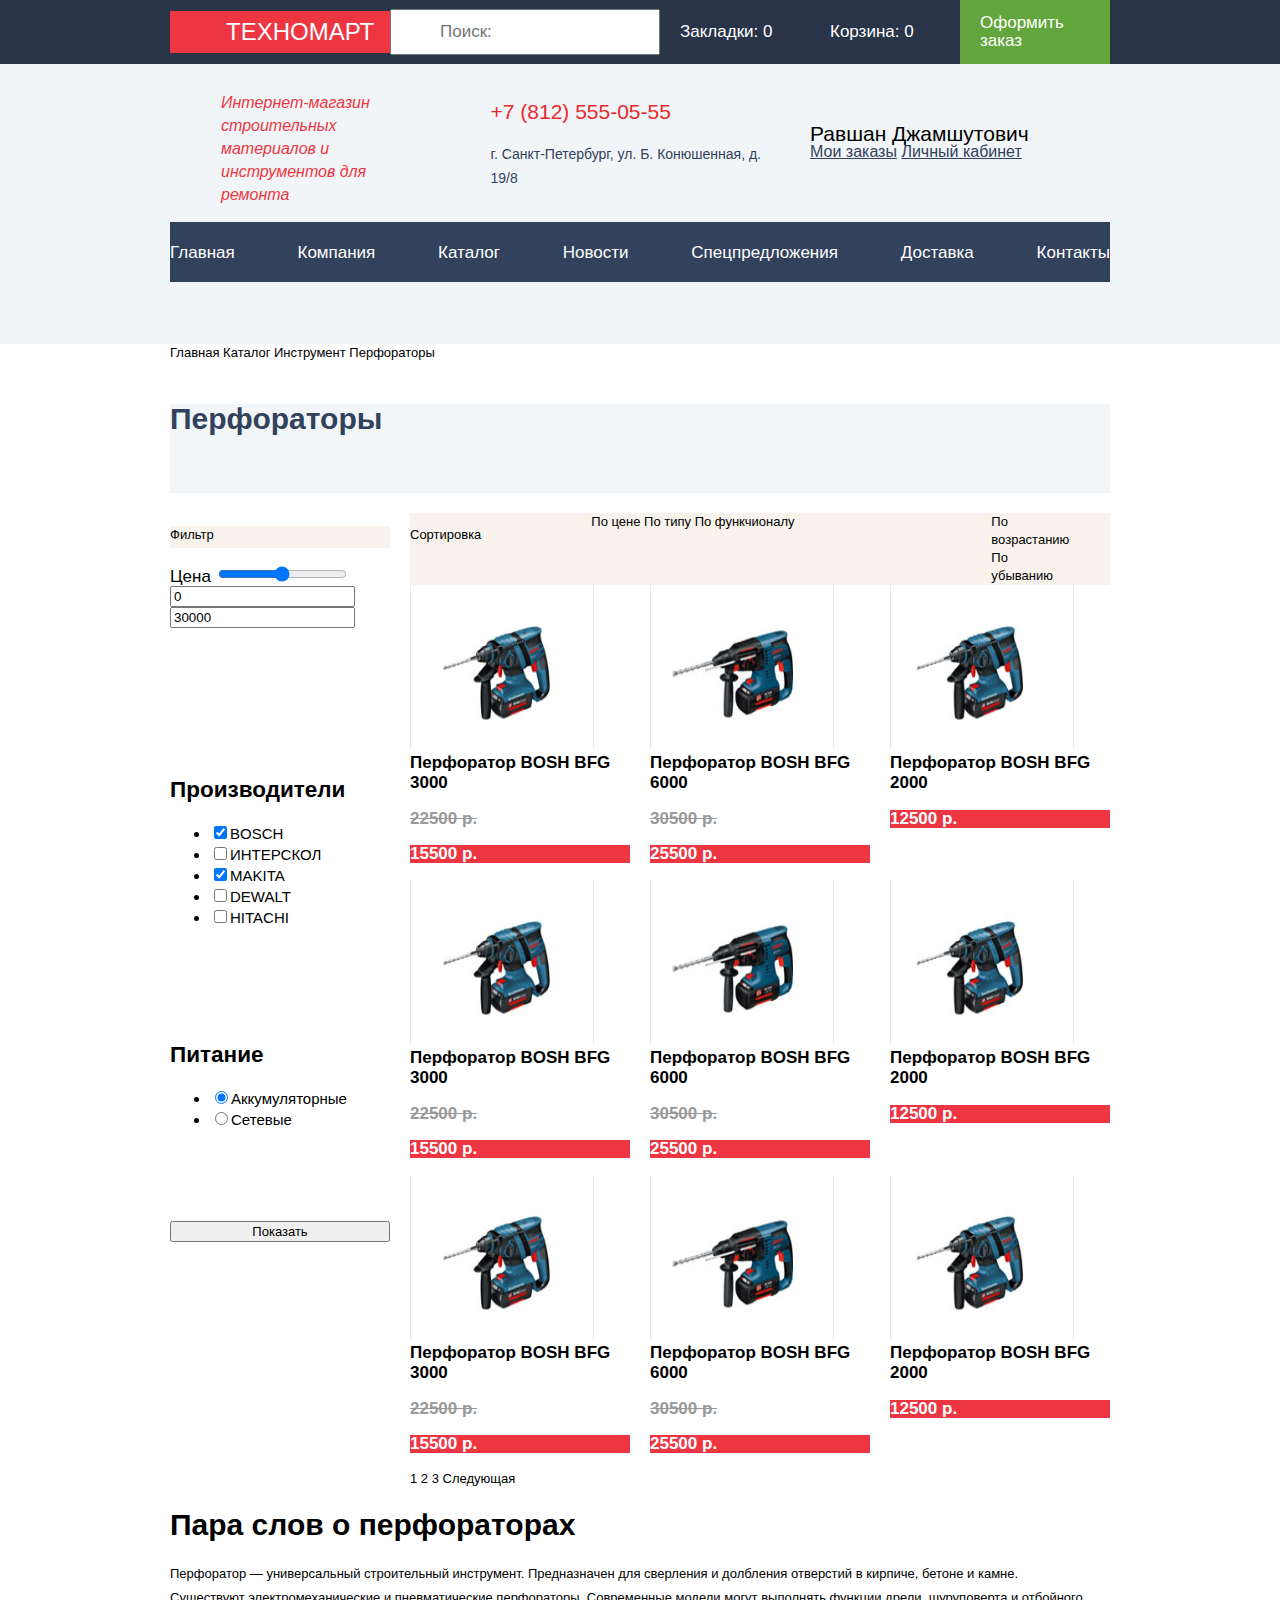
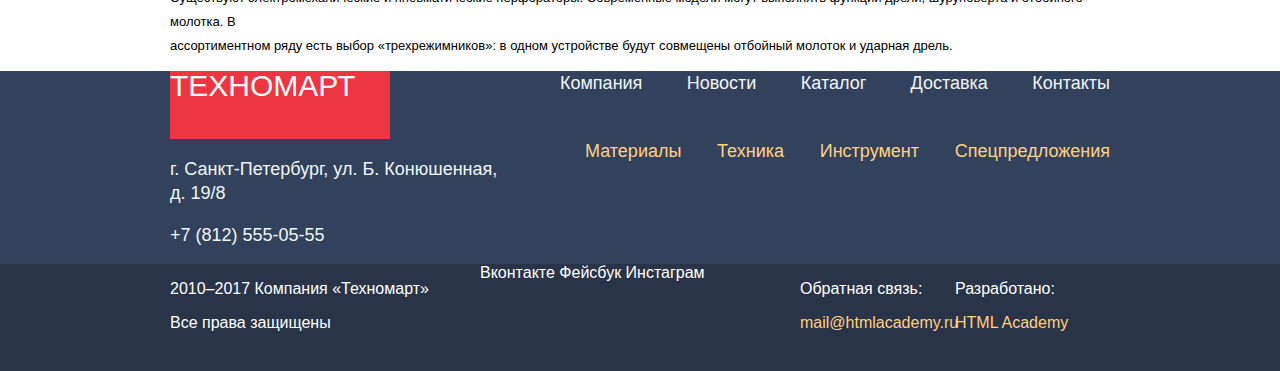
==== catalog.html @ 54e4c44d "Учтены замечания" ====
<!DOCTYPE html>
<html lang="ru">
  <head>
    <meta charset="utf-8">
    <title>HTML Academy: Техномарт</title>
    <link href="css/style.css" rel="stylesheet">
  </head>
  <body>
    <header class="page-header">
      <div class="top-header">
        <div class="top-header-layout container">
          <div class="header-logo">
            <a class="header-logo-link" href="index.html">ТЕХНОМАРТ</a>
          </div>
          <form action="https://echo.htmlacademy.ru" method="get" class="search">
            <input type="search" name="search" placeholder="Поиск:">
            <input type="submit" value="Отправить" class="search-btn">
          </form>
          <div class="marker">
            <a class="header-link" href="#">Закладки: 0</a>
          </div>
          <div class="basket">
            <a class="header-link" href="#">Корзина: 0</a>
          </div>
          <div class="make-order">
            <a class="header-link" href="#">Оформить заказ</a>
          </div>
        </div>
      </div>
      <div class="middle-header catalog-header">
        <div class="container">
          <div class="middle-header-layout">
            <div class="desk">
              <p>Интернет-магазин строительных материалов и инструментов для ремонта</p>
            </div>
            <div class="header-contacts">
              <div class="phone">
                <p>+7 (812) 555-05-55</p>
              </div>
              <div class="header-adress">
                <p>г. Санкт-Петербург, ул. Б. Конюшенная, д. 19/8</p>
              </div>
            </div>
            <div class="user-block"> <!--Оставлен только блок зарегистрированного пользователя согласно макету-->
              <div class="user-in">
                <div class="user-btn">
                  <a class="profile" href="#">Равшан Джамшутович</a>
                  <a class="exit" href="#"></a>
                </div>
                <div class="user-nav">
                  <a class="user-info" href="#">Мои заказы</a>
                  <a class="user-info" href="#">Личный кабинет</a>
                </div>
              </div>
            </div>
          </div>
          <nav class="main-nav">
            <a href="index.html">Главная</a>
            <a href="#">Компания</a>
            <a href="#">Каталог</a>
            <a href="#">Новости</a>
            <a href="#">Спецпредложения</a>
            <a href="#">Доставка</a>
            <a href="#">Контакты</a>
          </nav>
        </div>
      </div>
    </header>
    <main class="container">
      <div class="breadcrumbs">
        <a class="breadcrumbs-item" href="index.html">Главная</a>
        <a class="breadcrumbs-item" href="#">Каталог</a>
        <a class="breadcrumbs-item" href="#">Инструмент</a>
        <a class="breadcrumbs-item">Перфораторы</a>
      </div>
      <h1 class="subject catalog-subject">Перфораторы</h1>
      <div class="catalog-content">
        <div class="catalog-left">
          <form class="making-item" action="https://echo.htmlacademy.ru" method="post">
            <p class="filter">Фильтр</p>
            <div class="price">
              <label for="price-selection">Цена</label>
              <input type="range" id="price-selection" name="price-selection" min="0" max="30000" step="100"><!--Пока оставила так, после соответствующего вебинара поправлю-->
              <input type="text" value="0" autocomplete="off" class="price-min">
              <input type="text" value="30000" autocomplete="off" class="price-max">
            </div>
            <section class="option brends">
              <h2 class="option-title">Производители</h2>
              <ul>
                <li>
                  <input type="checkbox" checked id="bosch"><label for="bosch">BOSCH</label>
                </li>
                <li>
                  <input type="checkbox" id="interscol"><label for="interscol">ИНТЕРСКОЛ</label>
                </li>
                <li>
                  <input type="checkbox" checked id="makita"><label for="makita">MAKITA</label>
                </li>
                <li>
                  <input type="checkbox" id="dewalt"><label for="dewalt">DEWALT</label>
                </li>
                <li>
                  <input type="checkbox" id="hitachi"><label for="hitachi">HITACHI</label>
                </li>
              </ul>
            </section>
            <section class="option energy">
              <h2 class="option-title">Питание</h2>
              <ul>
                <li>
                  <label><input type="radio" name="supply-group" checked>Аккумуляторные</label>
                </li>
                <li>
                  <label><input type="radio" name="supply-group">Сетевые</label>
                </li>
              </ul>
            </section>
            <input type="submit" value="Показать" class="catalog-submit">
          </form>
        </div>
        <div class="catalog-right">
          <div class="sorting">
            <p>Сортировка</p>
            <div class="sorting-left">
              <a class="sorting-item" href="#">По цене</a>
              <a class="sorting-item" href="#">По типу</a>
              <a class="sorting-item" href="#">По функчионалу</a>
            </div>
            <div class="sorting-right">
              <a class="sorting-item-up" href="#">По возрастанию</a>
              <a class="sorting-item-down" href="#">По убыванию</a>
            </div>
          </div>
          <div class="catalog-item">
            <article class="top-item">
              <img src="img/bfg-3000.jpg" width="184" height="164" alt="Перфоратор BOSH BFG 3000">
              <a  class="top-item-title" href="#">Перфоратор BOSH BFG 3000</a>
              <p class="top-item-sale">22500 р.</p>
              <p class="top-item-price">15500 р.</p>
              <div class="top-item-btn">
                <a class="item-btn" href="#">Купить</a>
                <a class="item-btn" href="#">В закладки</a>
              </div>
            </article>
            <article class="top-item">
              <img src="img/bfg-6000.jpg" width="184" height="164" alt="Перфоратор BOSH BFG 6000">
              <a  class="top-item-title" href="#">Перфоратор BOSH BFG 6000</a>
              <p class="top-item-sale">30500 р.</p>
              <p class="top-item-price">25500 р.</p>
              <div class="top-item-btn">
                <a class="item-btn" href="#">Купить</a>
                <a class="item-btn" href="#">В закладки</a>
              </div>
            </article>
            <article class="top-item new">
              <img src="img/bfg-2000.jpg" width="184" height="164" alt="Перфоратор BOSH BFG 2000">
              <a  class="top-item-title" href="#">Перфоратор BOSH BFG 2000</a>
              <p class="top-item-sale"></p>
              <p class="top-item-price">12500 р.</p>
              <div class="top-item-btn">
                <a class="item-btn" href="#">Купить</a>
                <a class="item-btn" href="#">В закладки</a>
              </div>
            </article>
            <article class="top-item">
              <img src="img/bfg-3000.jpg" width="184" height="164" alt="Перфоратор BOSH BFG 3000">
              <a  class="top-item-title" href="#">Перфоратор BOSH BFG 3000</a>
              <p class="top-item-sale">22500 р.</p>
              <p class="top-item-price">15500 р.</p>
              <div class="top-item-btn">
                <a class="item-btn" href="#">Купить</a>
                <a class="item-btn" href="#">В закладки</a>
              </div>
            </article>
            <article class="top-item new">
              <img src="img/bfg-6000.jpg" width="184" height="164" alt="Перфоратор BOSH BFG 6000">
              <a  class="top-item-title" href="#">Перфоратор BOSH BFG 6000</a>
              <p class="top-item-sale">30500 р.</p>
              <p class="top-item-price">25500 р.</p>
              <div class="top-item-btn">
                <a class="item-btn" href="#">Купить</a>
                <a class="item-btn" href="#">В закладки</a>
              </div>
            </article>
            <article class="top-item">
              <img src="img/bfg-2000.jpg" width="184" height="164" alt="Перфоратор BOSH BFG 2000">
              <a  class="top-item-title" href="#">Перфоратор BOSH BFG 2000</a>
              <p class="top-item-sale"></p>
              <p class="top-item-price">12500 р.</p>
              <div class="top-item-btn">
                <a class="item-btn" href="#">Купить</a>
                <a class="item-btn" href="#">В закладки</a>
              </div>
            </article>
            <article class="top-item new">
              <img src="img/bfg-3000.jpg" width="184" height="164" alt="Перфоратор BOSH BFG 3000">
              <a  class="top-item-title" href="#">Перфоратор BOSH BFG 3000</a>
              <p class="top-item-sale">22500 р.</p>
              <p class="top-item-price">15500 р.</p>
              <div class="top-item-btn">
                <a class="item-btn" href="#">Купить</a>
                <a class="item-btn" href="#">В закладки</a>
              </div>
            </article>
            <article class="top-item">
              <img src="img/bfg-6000.jpg" width="184" height="164" alt="Перфоратор BOSH BFG 6000">
              <a  class="top-item-title" href="#">Перфоратор BOSH BFG 6000</a>
              <p class="top-item-sale">30500 р.</p>
              <p class="top-item-price">25500 р.</p>
              <div class="top-item-btn">
                <a class="item-btn" href="#">Купить</a>
                <a class="item-btn" href="#">В закладки</a>
              </div>
            </article>
            <article class="top-item">
              <img src="img/bfg-2000.jpg" width="184" height="164" alt="Перфоратор BOSH BFG 2000">
              <a  class="top-item-title" href="#">Перфоратор BOSH BFG 2000</a>
              <p class="top-item-sale"></p>
              <p class="top-item-price">12500 р.</p>
              <div class="top-item-btn">
                <a class="item-btn" href="#">Купить</a>
                <a class="item-btn" href="#">В закладки</a>
              </div>
            </article>
            <div class="navigation">
              <a class="page-number active-nav">1</a>
              <a href="#2" class="page-number">2</a>
              <a href="#3" class="page-number">3</a>
              <a href="next" class="page-number">Следующая</a>
            </div>
          </div>
        </div>
      </div>
      <div class="about">
        <h2 class="main-bottom">Пара слов о перфораторах</h2>
        <p class="service-text">
          Перфоратор — универсальный строительный инструмент. Предназначен для сверления и долбления отверстий в кирпиче, бетоне и камне.<br>
          Существуют электромеханические и пневматические перфораторы. Современные модели могут выполнять функции дрели, шуруповерта и отбойного молотка. В <br>
          ассортиментном ряду есть выбор «трехрежимников»: в одном устройстве будут совмещены отбойный молоток и ударная дрель.
        </p>
      </div>
    </main>
    <footer>
      <div class="footer-top">
        <div class="footer-top-layout container">
          <div class="footer-logo">
            <a class="footer-logo-link" href="index.html">ТЕХНОМАРТ</a>
          </div>
          <nav class="footer-nav">
            <a href="#">Компания</a>
            <a href="#">Новости</a>
            <a href="#">Каталог</a>
            <a href="#">Доставка</a>
            <a href="#">Контакты</a>
          </nav>
          <div class="footer-contacts">
            <p>г. Санкт-Петербург, ул. Б. Конюшенная, д. 19/8</p>
            <p>+7 (812) 555-05-55</p>
          </div>
          <nav class="footer-nav sub-nav">
            <a href="#">Материалы</a>
            <a href="#">Техника</a>
            <a href="#">Инструмент</a>
            <a href="#">Спецпредложения</a>
          </nav>
        </div>
      </div>
      <div class="footer-bottom">
        <div class="footer-bottom-layout container">
          <div class="footer-copyright">
            <p>
              2010–2017 Компания «Техномарт»
            </p>
            <p>
              Все права защищены
            </p>
          </div>
          <div class="footer-social">
            <a class="social-btn social-btn-vk" href="#">Вконтакте</a>
            <a class="social-btn social-btn-fb" href="#">Фейсбук</a>
            <a class="social-btn social-btn-inst" href="#">Инстаграм</a>
          </div>
          <div class="footer-email">
            <p>Обратная связь:</p>
            <a class="footer-link" href="mailto:mail@htmlacademy.ru">mail@htmlacademy.ru</a>
          </div>
          <div class="footer-creator">
            <p>Разработано:</p>
            <a class="footer-link" href="https://htmlacademy.ru">HTML Academy</a>
          </div>
        </div>
      </div>
    </footer>
    <div class="modal-write">
      <a href="#close" title="Закрыть" class="close">X</a>
      <p>Товар добавлен в корзину!</p>
      <a class="modal-write-btn" href="#">Оформить заказ</a>
      <a class="modal-write-btn" href="#">Продолжить покупки</a>
    </div>
  </body>
</html>
---- css/style.css ----
html,
body {
  min-width: 960px;
  margin: 0;
  padding: 0;
  font-family: "Cuprum", "Arial", sans-serif;
  font-size: 17px;
  line-height: 18px;
  color: #000000;
  background-color: #ffffff;
}
.container {
  width: 940px;
  padding: 0 10px;
  margin: 0 auto;
}
a {
  text-decoration: none;
  color: inherit;
}
.page-header {
  color: #ffffff;
  background-color: #f1f5f7;
}
.top-header {
  min-height: 42px;
  background-color: #293449;
}
.top-header-layout {
  display: flex;
  min-height: 42px;
  align-items: center;
}
.header-logo {
  width: 220px;
  background-color: #ee3643;
  min-height: 42px;
}
.header-logo-link {
  display: block;
  font-size: 24px;
  line-height: 24px;
  padding: 9px 56px;
}
.search {
  width: 270px;
  min-height: 42px;
}
.search input[type="search"] {
  width: 270px;
  min-height: 42px;
  padding-left: 48px;
  padding-top: 12px;
  padding-bottom: 12px;
  font: inherit;
  color: #000000;
}
.search-btn {
  display: none;
}
.marker,
.basket,
.make-order {
  width: 170px;
  min-height: 42px;
}
.make-order {
  background-color: #63a63e;
}
.header-link {
  display: block;
  padding: 14px 20px;
}
.middle-header {
  padding-bottom: 62px;
  margin-bottom: 60px;
  min-height: 218px;
  background-color: #f1f5f7;
}
.catalog-header {
  margin-bottom: 0;
}
.middle-header-layout {
  display: flex;
  min-height: 158px;
  justify-content: space-between;
  align-items: center;
}
.desk {
  width: 205px;
  font-size: 16px;
  line-height: 23px;
  font-style: italic;
  color: #ee3643;
  padding-left: 51px;
  padding-right: 45px;
  padding-top: 10px;
}
.header-contacts {
  width: 300px;
}
.phone {
  font-size: 21px;
  color: #e9292a;
}
.header-adress {
  font-size: 14px;
  line-height: 24px;
  color: #32425c;
}
.user-block {
  width: 300px;
}
.user-btn {
  font-size: 21px;
  color: #000000
}
.user-nav {
  font-size: 16px;
}
.user-info {
  text-decoration: underline;
  color: #32425c;
}
.main-nav {
  display: flex;
  min-height: 60px;
  justify-content: space-between;
  align-items: center;
  line-height: 17px;
  background-color: #32425c;
}
.btn {
  font-size: 14px;
  color: #ffffff;
  background-color: #ee3643;
}
.promo {
  display: flex;
  justify-content: space-between;
  margin-bottom: 53px;
  color: #ffffff;
  height: 410px;
}
.promo-left {
  display: flex;
  flex-wrap: wrap;
  justify-content: space-between;
  align-content: space-between;
  margin-bottom: 20px;
  width: 620px;
  height: 410px;
}
.promo-right {
  display: flex;
  flex-direction: column;
  justify-content: space-between;
  align-items: center;
  width: 300px;
  height: 410px;
}
.promo-item {
  width: 300px;
  height: 123px;
  font-weight: bold;
  font-size: 24px;
  line-height: 30px;
}
.promo-materials {
  background-color: #f6b22d;
}
.promo-tool {
  background-color: #4aafde;
}
.promo-mechanism {
  background-color: #cc79d1;
}
.promo-sale {
  background-color: #85d179;
}
.promo-delivery {
  background-color: #f6b22d;
}
.slider {
  width: 620px;
  height: 266px;
  background: #867966 url("../img/slider-1.jpg") no-repeat;
}
.slider-hide {
  display: none;
  background: #867966 url("../img/slider-2.jpg") no-repeat;
}
.slider-title {
  font-weight: bold;
  font-size: 36px;
  line-height: 30px;
}
.slider-text {
  font-family: "PT Sans", "Verdana", sans-serif;
  font-size: 30px;
  line-height: 24px;
}
.top-products {
  margin-bottom: 20px;
}
.subject {
  height: 89px;
  margin-bottom: 20px;
  color: #32425c;
  font-size: 30px;
  line-height: 30px;
  background-color: #f7f3ec;
}
.catalog-subject {
  background-color: #f2f6f8;
  margin-top: 0;

}
.top-item-layout {
  display: flex;
  min-height: 318px;
  justify-content: space-between;
}
.top-item {
  width: 220px;
  font-family: "PT Sans", "Verdana", sans-serif;
  font-weight: bold;
}
.top-item-title {
  line-height: 20px;
}
.top-item-sale {
  color: #999999;
  text-decoration: line-through;
}
.top-item-price {
  color: #ffffff;
  background-color: #ee3643;
}
.top-item-btn {
  display: none;
  font-family: "Cuprum", "Arial", sans-serif;
}
.top-maker {
  margin-bottom: 85px;
}
.top-maker-layout {
  display: flex;
  flex-wrap: wrap;
  justify-content: space-between;
}
.top-maker-item {
  width: 220px;
  height: 145px;
}
.services {
  min-height: 400px;
  padding-top: 50px;
  background-color: #f2f6f8;
  margin-bottom: 60px;
}
.caption {
  font-size: 30px;
  line-height: 24px;
}
.services .service-text {
  width: 400px;
}
.service-text {
  font-family: "PT Sans", "Verdana", sans-serif;
  font-size: 13px;
  line-height: 24px;
}
.service-layout {
  display: flex;
  height: 285px;
  margin-top: 70px;
}
.service-slider {
  width: 240px;
}
.service-slider-content {
  width: 700px;
}
.service-slider-item {
  height: 61px;
  color: #ffffff;
  font-weight: bold;
  font-size: 21px;
  line-height: 30px;
  background-color: #32425c;
}
.active {
  color: #32425c;
  background-color: #ffffff
}
.service-subtitle {
  line-height: 24px;
  font-size: 36px;
  color: #32425c;
}
/*проба, остальные для слайдера быдут подключены в процессе дальнейшей стилизации
.service-delivery {
  background: url("../img/delivery.png") no-repeat right top;
}*/
.information {
  display: flex;
  margin-bottom: 65px;
  min-height: 415px;
}
.about-us {
  width: 540px;
}
.partners {
  font-size: 18px;
  line-height: 20px;
}
.info-contacts {
  width: 300px;
  margin-left: auto;
}
.breadcrumbs {
  font-family: "PT Sans", "Verdana", sans-serif;
  font-size: 13px;
  height: 60px;
}
.catalog-content {
  font-family: "PT Sans", "Verdana", sans-serif;
  display: flex;
  justify-content: space-between;
}
.catalog-left {
  width: 220px;
}
.making-item {
  display: flex;
  flex-direction: column;
  height: 750px;
}
.filter {
  font-size: 13px;
  height: 22px;
  margin-bottom: 16px;
  background-color: #f7f3ec;
}
.price {
  height: 192px;
}
.price-selection {
  font-weight: bold;
  line-height: 30px;
}
.option {
  font-size: 15px;
  line-height: 20px;
}
.option-title {
  line-height: 30px;
  font-weight: bold;
}
.brends {
  min-height: 265px;
}
.energy {
  min-height: 200px;
}
.catalog-submit {
  font-size: 13px;
}
.catalog-right {
  width: 700px;
  margin-left: auto;
}
.sorting {
  font-size: 13px;
  display: flex;
  background-color: #f7f3ec;
}
.sorting-left {
  width: 375px;
  margin-left: 110px;
}
.sorting-right {
  width: 70px;
  margin-left: 25px;
}
.catalog-item {
  display: flex;
  flex-wrap: wrap;
  justify-content: space-between;
}
.navigation {
  font-size: 13px;
}
.main-bottom {
  font-size: 30px;
  line-height: 24px;
}
.about .service-text {
  width: auto;
}
.footer-top-layout {
  display: flex;
  flex-wrap: wrap;
  height: 193px;
}
.footer-top {
  font-size: 18px;
  line-height: 24px;
  color: #f1f5f7;
  background-color: #32425c;
}
.footer-logo {
  width: 220px;
  margin-right: 170px;
  height: 68px;
  font-size: 30px;
  line-height: 30px;
  background-color: #ee3643;
}
.footer-logo-link {
  color: #ffffff;
}
.footer-nav {
  display: flex;
  justify-content: space-between;
  width: 550px;
}
.footer-contacts {
  width: 330px;
}
.sub-nav {
  width: 525px;
  margin-left: auto;
  color: #ffd180;
}
.footer-bottom {
  color: #ffffff;
  font-size: 16px;
  background-color: #293449;
}
.footer-bottom-layout {
  display: flex;
  height: 107px;
}
.footer-copyright {
  width: 310px;
}
.footer-social {
  width: 320px;
}
.footer-email {
  width: 155px;
}
.footer-link {
  color: #ffd180;
}
.footer-creator {
  width: 155px;
}
.modal-write {
  width: 620px;
  height: 430px;
  display: none;
}

/*======================================
 Системное оформление - не изменять
=======================================*/
/*
body {
  padding: 3px;
}

body > * {
  box-shadow: 0 0 0 1px green;
}

body > * > * {
  box-shadow: 0 0 0 1px rgb(255, 45, 82);
}

body > * > * > * {
  box-shadow: inset 0 0 0 1px rgb(234, 255, 45);
}

body > * > * > * > * {
  box-shadow: inset 0 0 0 1px rgb(13, 18, 165);
}

body > * > * > * > * > * {
  box-shadow: inset 0 0 0 1px rgb(9, 237, 62);
}
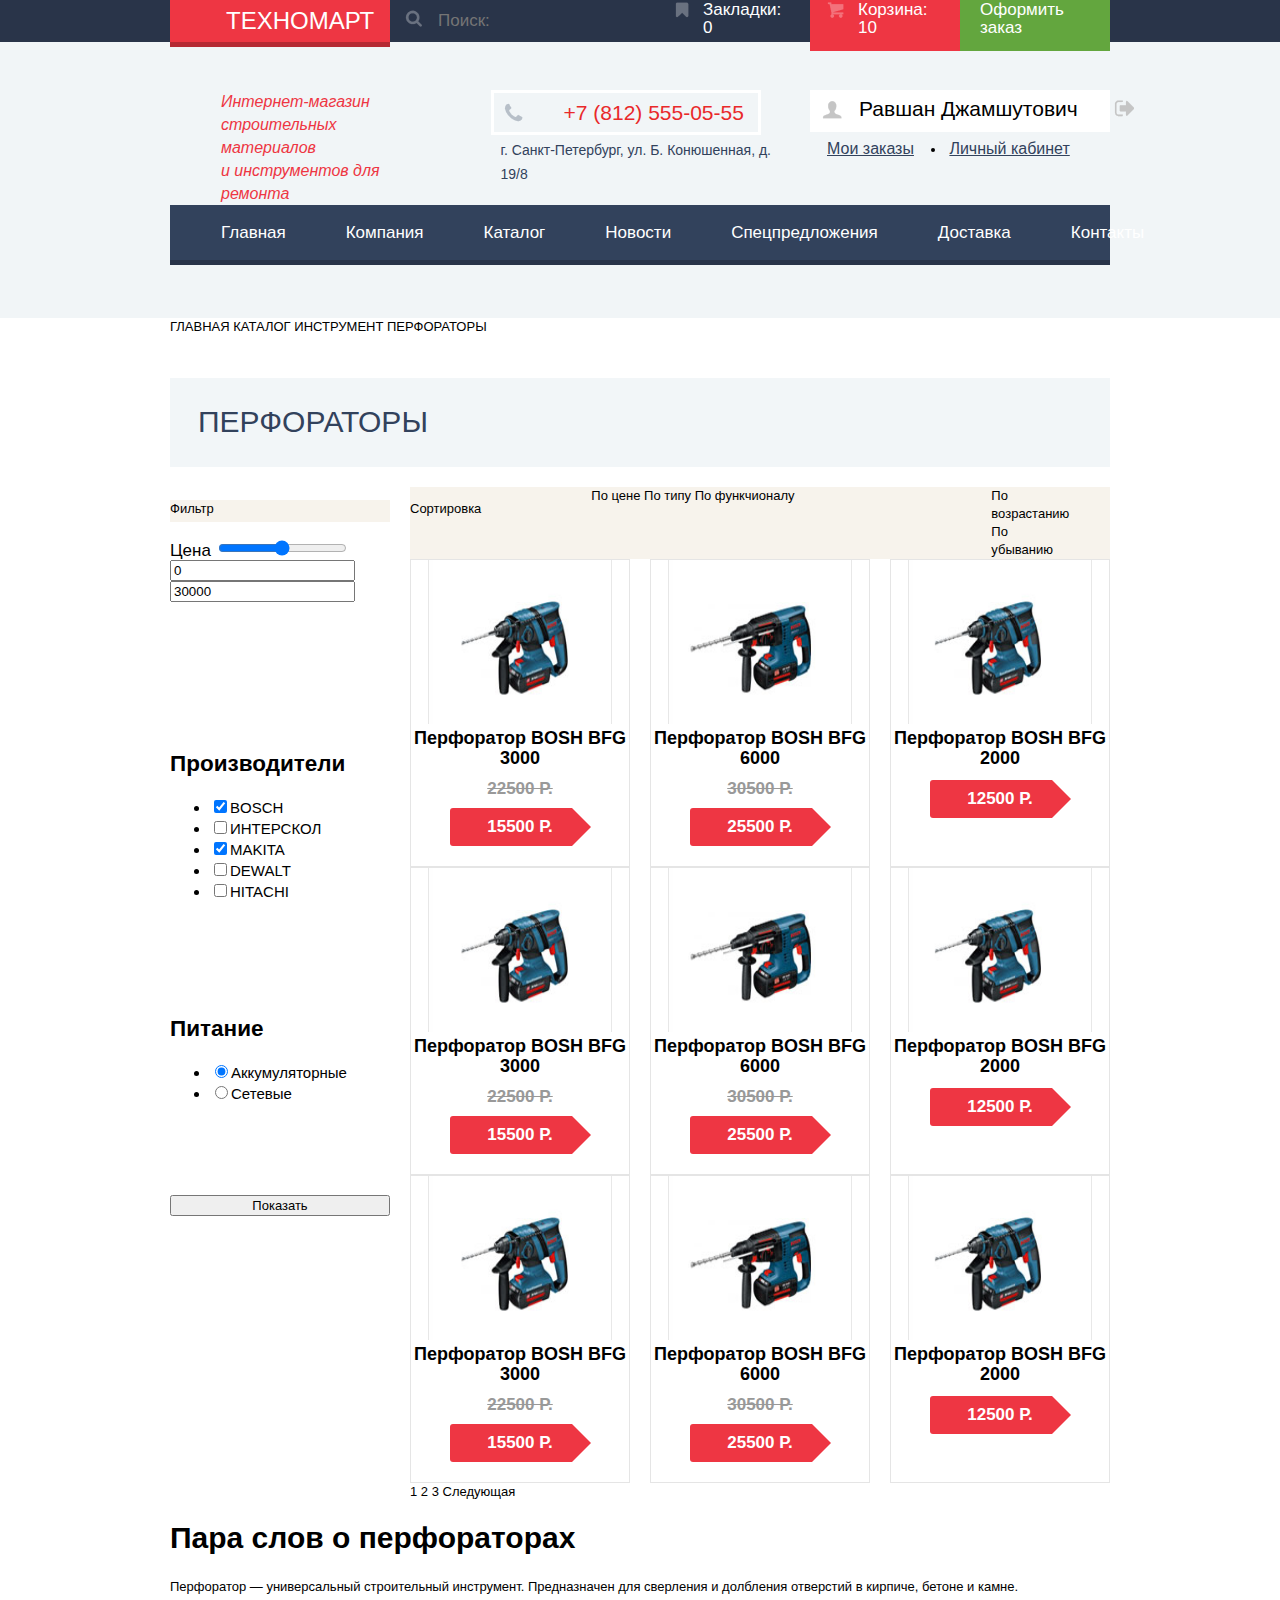
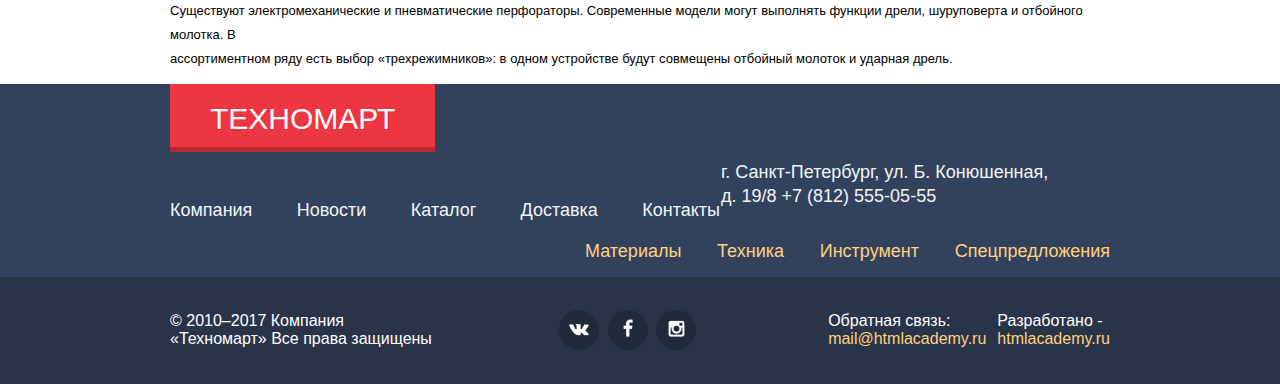
==== commit 322a37ca: "Декоративные элементы" ====
--- a/catalog.html
+++ b/catalog.html
@@ -19,8 +19,8 @@
           <div class="marker">
             <a class="header-link" href="#">Закладки: 0</a>
           </div>
-          <div class="basket">
-            <a class="header-link" href="#">Корзина: 0</a>
+          <div class="basket basket-catalog">
+            <a class="header-link" href="#">Корзина: 10</a>
           </div>
           <div class="make-order">
             <a class="header-link" href="#">Оформить заказ</a>
@@ -31,7 +31,8 @@
         <div class="container">
           <div class="middle-header-layout">
             <div class="desk">
-              <p>Интернет-магазин строительных материалов и инструментов для ремонта</p>
+              <p>Интернет-магазин строительных материалов
+                и&nbsp;инструментов для ремонта</p>
             </div>
             <div class="header-contacts">
               <div class="phone">
@@ -45,7 +46,7 @@
               <div class="user-in">
                 <div class="user-btn">
                   <a class="profile" href="#">Равшан Джамшутович</a>
-                  <a class="exit" href="#"></a>
+                  <a class="exit" href="#">Выход</a>
                 </div>
                 <div class="user-nav">
                   <a class="user-info" href="#">Мои заказы</a>
@@ -254,8 +255,8 @@
             <a href="#">Контакты</a>
           </nav>
           <div class="footer-contacts">
-            <p>г. Санкт-Петербург, ул. Б. Конюшенная, д. 19/8</p>
-            <p>+7 (812) 555-05-55</p>
+            <p>г. Санкт-Петербург, ул. Б. Конюшенная, д. 19/8
+            +7 (812) 555-05-55</p>
           </div>
           <nav class="footer-nav sub-nav">
             <a href="#">Материалы</a>
@@ -269,10 +270,8 @@
         <div class="footer-bottom-layout container">
           <div class="footer-copyright">
             <p>
-              2010–2017 Компания «Техномарт»
-            </p>
-            <p>
-              Все права защищены
+              &#169; 2010–2017 Компания «Техномарт»
+              Все&nbsp;права&nbsp;защищены
             </p>
           </div>
           <div class="footer-social">
@@ -281,12 +280,14 @@
             <a class="social-btn social-btn-inst" href="#">Инстаграм</a>
           </div>
           <div class="footer-email">
-            <p>Обратная связь:</p>
-            <a class="footer-link" href="mailto:mail@htmlacademy.ru">mail@htmlacademy.ru</a>
+            <p>Обратная связь:
+              <a class="footer-link" href="mailto:mail@htmlacademy.ru">mail@htmlacademy.ru</a>
+            </p>
           </div>
           <div class="footer-creator">
-            <p>Разработано:</p>
-            <a class="footer-link" href="https://htmlacademy.ru">HTML Academy</a>
+            <p>Разработано -
+              <a class="footer-link" href="https://htmlacademy.ru">htmlacademy.ru</a>
+            </p>
           </div>
         </div>
       </div>
--- a/css/style.css
+++ b/css/style.css
@@ -23,18 +23,27 @@
   background-color: #f1f5f7;
 }
 .top-header {
-  min-height: 42px;
+  height: 42px;
   background-color: #293449;
 }
 .top-header-layout {
   display: flex;
-  min-height: 42px;
+  height: 42px;
   align-items: center;
 }
 .header-logo {
   width: 220px;
   background-color: #ee3643;
   min-height: 42px;
+  box-shadow: 0 5px 0 0 #b52933;
+}
+.header-logo:hover {
+  background-color: #ca2c37;
+  box-shadow: 0 5px 0 0 #9a212a;
+}
+.header-logo:active {
+  background-color: #ba2732;
+  box-shadow: 0 5px 0 0 #8e1e26;
 }
 .header-logo-link {
   display: block;
@@ -44,7 +53,7 @@
 }
 .search {
   width: 270px;
-  min-height: 42px;
+  position: relative;
 }
 .search input[type="search"] {
   width: 270px;
@@ -54,25 +63,119 @@
   padding-bottom: 12px;
   font: inherit;
   color: #000000;
+  border: none;
+  background-color: #293449;
+}
+.search input[type="search"]:hover {
+  background-color: #212a3a;
+}
+.search input[type="search"]:focus {
+  background-color: #ffffff;
 }
 .search-btn {
   display: none;
+}
+.search::before {
+  content: "";
+  position: absolute;
+  top: 10px;
+  left: 15px;
+  width: 20px;
+  height: 20px;
+  background: transparent url("../img/spritesheet.png") no-repeat;
+  background-position: -239px -111px;
+  opacity: 0.3;
+}
+.search:hover::before {
+  opacity: 1;
 }
 .marker,
 .basket,
 .make-order {
   width: 170px;
-  min-height: 42px;
+  position: relative;
+}
+.marker .header-link {
+  display: block;
+  padding: 14px 20px;
+  padding-left: 43px;
+  padding-top: 9px;
+}
+.marker .header-link:hover {
+  background-color: #212a3a;
+}
+.marker .header-link:active {
+  background-color: #161d29;
+}
+.marker .header-link::before {
+  content: "";
+  position: absolute;
+  top: 10px;
+  left: 15px;
+  width: 20px;
+  height: 20px;
+  background: transparent url("../img/spritesheet.png") no-repeat;
+  background-position: -62px -15px;
+  opacity: 0.3;
+}
+.marker .header-link:hover::before {
+  opacity: 1;
+}
+.marker .header-link:active::before {
+  opacity: 0.5;
+}
+.basket .header-link {
+  display: block;
+  padding: 14px 20px;
+  padding-left: 48px;
+  padding-top: 9px;
+}
+.basket .header-link:hover {
+  background-color: #212a3a;
+}
+.basket .header-link:active {
+  background-color: #161d29;
+}
+.basket .header-link::before {
+  content: "";
+  position: absolute;
+  top: 10px;
+  left: 17px;
+  width: 20px;
+  height: 20px;
+  background: transparent url("../img/spritesheet.png") no-repeat;
+  background-position: -15px -15px;
+  opacity: 0.3;
+}
+.basket .header-link:hover::before {
+  opacity: 1;
+}
+.basket .header-link:active::before {
+  opacity: 0.5;
+}
+.basket-catalog {
+  background: #ee3643;
 }
 .make-order {
   background-color: #63a63e;
+}
+.make-order:hover {
+  background-color: #5fbb2d;
+}
+.make-order:active {
+  background-color: #518534;
+}
+.make-order .header-link {
+  display: block;
+  padding: 14px 20px;
+  padding-top: 9px;
 }
 .header-link {
   display: block;
   padding: 14px 20px;
 }
 .middle-header {
-  padding-bottom: 62px;
+  padding-bottom: 10px;
   margin-bottom: 60px;
   min-height: 218px;
   background-color: #f1f5f7;
@@ -82,9 +185,9 @@
 }
 .middle-header-layout {
   display: flex;
-  min-height: 158px;
+  min-height: 111px;
   justify-content: space-between;
-  align-items: center;
+  margin-top: 48px;
 }
 .desk {
   width: 205px;
@@ -94,7 +197,9 @@
   color: #ee3643;
   padding-left: 51px;
   padding-right: 45px;
-  padding-top: 10px;
+}
+.desk p {
+  margin: 0;
 }
 .header-contacts {
   width: 300px;
@@ -102,33 +207,171 @@
 .phone {
   font-size: 21px;
   color: #e9292a;
+  border: solid 3px #ffffff;
+  width: 264px;
+  height: 39px;
+  position: relative;
+}
+.phone p {
+  margin: 0;
+  padding-left: 70px;
+  padding-top: 11px;
+}
+.phone p::before {
+  content: "";
+  position: absolute;
+  top: 10px;
+  left: 10px;
+  width: 20px;
+  height: 20px;
+  background: transparent url("../img/spritesheet.png") no-repeat;
+  background-position: -239px -62px;
 }
 .header-adress {
   font-size: 14px;
   line-height: 24px;
   color: #32425c;
 }
+.header-adress p {
+  margin: 0;
+  margin-top: 3px;
+  padding-left: 10px;
+}
 .user-block {
   width: 300px;
 }
+.user-out {
+  display: flex;
+  justify-content: space-between;
+}
 .user-btn {
   font-size: 21px;
-  color: #000000
+  color: #000000;
+  background: #ffffff
+}
+.login {
+  width: 66px;
+  height: 26px;
+  padding-left: 47px;
+  padding-top: 9px;
+  padding-right: 8px;
+  padding-bottom: 10px;
+  background-color: #ffffff;
+  margin-left: 20px;
+  position: relative;
+}
+.login:hover {
+  color: #ee3643;
+}
+.login:active {
+  color: #e4e4e4;
+}
+.login::before {
+  content: "";
+  position: absolute;
+  top: 10px;
+  left: 10px;
+  width: 20px;
+  height: 20px;
+  background: transparent url("../img/spritesheet.png") no-repeat;
+  background-position: -170px -123px;
+}
+.login:hover::before {
+  background-position: -125px -170px;
+}
+.login:active::before {
+  background-position: -170px -123px;
+}
+.registration {
+  width: 102px;
+  height: 26px;
+  padding-left: 24px;
+  padding-top: 9px;
+  padding-right: 24px;
+  padding-bottom: 10px;
+  background-color: #ffffff;
+}
+.registration:hover {
+  color: #ee3643;
+}
+.registration:active {
+  color: #e4e4e4;
+}
+.profile {
+  display: inline-block;
+  padding: 10px;
+  padding-bottom: 14px;
+  padding-left: 49px;
+  padding-right: 0;
+  position: relative;
+}
+.profile::before {
+  content: "";
+  position: absolute;
+  top: 11px;
+  left: 12px;
+  width: 20px;
+  height: 20px;
+  background: transparent url("../img/spritesheet.png") no-repeat;
+  background-position: -15px -205px;
+}
+.exit {
+  position: relative;
+  display: inline-block;
+  min-width: 25px;
+  font-size: 0;
+}
+.exit::before {
+  content: "";
+  position: absolute;
+  bottom: 5px;
+  left: 30px;
+  width: 20px;
+  height: 20px;
+  background: transparent url("../img/spritesheet.png") no-repeat;
+  background-position: -175px -170px;
 }
 .user-nav {
+  padding-top: 8px;
   font-size: 16px;
+  margin-left: 17px;
 }
 .user-info {
   text-decoration: underline;
   color: #32425c;
+  padding-right: 31px;
+  position: relative;
+}
+.user-info:first-child::after {
+  content: "";
+  position: absolute;
+  width: 4px;
+  height: 4px;
+  border-radius: 50%;
+  background-color: #000000;
+  right: 10px;
+  top: 8px;
 }
 .main-nav {
   display: flex;
-  min-height: 60px;
-  justify-content: space-between;
+  min-height: 55px;
+  justify-content: space-around;
   align-items: center;
   line-height: 17px;
   background-color: #32425c;
+  padding-left: 21px;
+  padding-right: 22px;
+  box-shadow: 0 5px 0 0 #293449;
+}
+.main-nav a {
+  padding: 19px 30px;
+}
+.main-nav a:hover {
+  background-color: #293449;
+}
+.main-nav a:active {
+  background-color: #1d2739;
+  box-shadow: 0 5px 0 0 #1d2739;
 }
 .btn {
   font-size: 14px;
@@ -160,61 +403,220 @@
   height: 410px;
 }
 .promo-item {
-  width: 300px;
+  width: 278px;
   height: 123px;
   font-weight: bold;
   font-size: 24px;
   line-height: 30px;
+  padding-left: 22px;
+}
+.promo-item p {
+  margin-bottom: 10px;
 }
 .promo-materials {
-  background-color: #f6b22d;
+  background: #f6b22d url("../img/promo-materials.png") no-repeat;
+  background-position: 210px 30px;
 }
 .promo-tool {
-  background-color: #4aafde;
+  background: #4aafde url("../img/promo-tool.png") no-repeat;
+  background-position: 195px 35px;
 }
 .promo-mechanism {
-  background-color: #cc79d1;
+  background: #cc79d1 url("../img/promo-technics.png") no-repeat;
+  background-position: 190px 30px;
 }
 .promo-sale {
-  background-color: #85d179;
+  background: #85d179 url("../img/promo-sale.png") no-repeat;
+  background-position: 195px 25px;
 }
 .promo-delivery {
-  background-color: #f6b22d;
+  background: #f6b22d url("../img/promo-delivery.png") no-repeat;
+  background-position: 190px 30px;
+}
+.promo-btn {
+  display: block;
+  width: 130px;
+  height: 33px;
+  text-align: center;
+  vertical-align: middle;
+  border-radius: 2px;
+  text-transform: uppercase;
+  padding-top: 5px;
+  padding-left: 5px;
+  background-color: rgba(0, 0, 0, 0.1);
+  font-size: 14px;
+  color: #ffffff;
+}
+.promo-btn:hover {
+  background-color: rgba(0, 0, 0, 0.2);
+}
+.promo-btn:active {
+  background-color: rgba(0, 0, 0, 0.3);
+}
+.new-promo {
+  position: relative;
+}
+.new-promo::before {
+  content: "";
+  position: absolute;
+  left: 240px;
+  width: 60px;
+  height: 60px;
+  background: url("../img/new flag.png") no-repeat;
 }
 .slider {
   width: 620px;
   height: 266px;
+  position: relative;
+}
+.slider > div {
+  position: absolute;
+  top: 0;
+  left: 0;
+  right: 0;
+  bottom: 0;
+  z-index: 0;
+  visibility: hidden;
+  opacity: 0;
+}
+.slider > input:checked + label + div {
+  visibility: visible;
+  opacity: 1;
+}
+.slider > input {
+  display: none;
+}
+.slider > input + label {
+  display: inline-block;
+  width: 10px;
+  height: 10px;
+  border-radius: 8px;
+  background: #ffffff;
+  cursor: pointer;
+  position: absolute;
+  left: 300px;
+  top: 220px;
+  margin-right: 10px;
+}
+.slider > input:checked + label {
+  width: 6px;
+  height: 6px;
+  border-radius: 5px;
+  border: 2px solid #ffffff;
+  background: #ee3643;
+}
+.slider-hide {
+  background: #867966 url("../img/slider-2.jpg") no-repeat;
+}
+.slider-show {
   background: #867966 url("../img/slider-1.jpg") no-repeat;
-}
-.slider-hide {
-  display: none;
-  background: #867966 url("../img/slider-2.jpg") no-repeat;
 }
 .slider-title {
   font-weight: bold;
   font-size: 36px;
   line-height: 30px;
+  margin-bottom: 0;
+  margin-left: 25px;
+  margin-top: 25px;
+  text-transform: uppercase;
 }
 .slider-text {
   font-family: "PT Sans", "Verdana", sans-serif;
-  font-size: 30px;
+  font-size: 18px;
   line-height: 24px;
+  margin-left: 25px;
+  padding-bottom: 75px;
+  margin-top: 5px;
+  margin-bottom: 55px
+}
+.slider-btn {
+  margin-left: 25px;
+  padding: 10px 50px;
+  text-transform: uppercase;
+  border-radius: 2px;
+}
+.slider-btn:hover {
+  background: #ca2c37;
+}
+.slider-btn:active {
+  background: #ba2732;
+}
+.next {
+  position: relative;
+}
+.next::after {
+  content: "";
+  position: absolute;
+  top: 125px;
+  left: 23px;
+  width: 29px;
+  height: 3px;
+  background-color: #d0d0d0;
+  border-radius: 1px;
+  transform: rotate(-45deg);
+}
+.next::before {
+  content: "";
+  position: absolute;
+  top: 145px;
+  left: 23px;
+  width: 29px;
+  height: 3px;
+  background-color: #d0d0d0;
+  border-radius: 1px;
+  transform: rotate(45deg);
+}
+.prev {
+  position: relative;
+}
+.prev::after {
+  content: "";
+  position: absolute;
+  top: 125px;
+  left: 575px;
+  width: 29px;
+  height: 3px;
+  background-color: #d0d0d0;
+  border-radius: 1px;
+  transform: rotate(45deg);
+}
+.prev::before {
+  content: "";
+  position: absolute;
+  top: 145px;
+  left: 575px;
+  width: 29px;
+  height: 3px;
+  background-color: #d0d0d0;
+  border-radius: 1px;
+  transform: rotate(-45deg);
 }
 .top-products {
   margin-bottom: 20px;
 }
 .subject {
-  height: 89px;
+  height: 56px;
   margin-bottom: 20px;
   color: #32425c;
   font-size: 30px;
-  line-height: 30px;
+  line-height: 38px;
   background-color: #f7f3ec;
+  padding-left: 28px;
+  padding-top: 25px;
+  padding-bottom: 8px;
+  text-transform: uppercase;
+  font-weight: normal;
+}
+.top-btn {
+  /*никак не получается поднять на 5px;*/
+  padding: 10px 55px;
+  border-radius: 2px;
+  margin-left: 365px;
+  line-height: 18px;
 }
 .catalog-subject {
   background-color: #f2f6f8;
   margin-top: 0;
-
 }
 .top-item-layout {
   display: flex;
@@ -222,27 +624,73 @@
   justify-content: space-between;
 }
 .top-item {
-  width: 220px;
+  width: 218px;
   font-family: "PT Sans", "Verdana", sans-serif;
   font-weight: bold;
+  text-align: center;
+  border: solid 1px #e5e5e5;
+}
+.top-item h3 {
+  margin: 0;
+  margin-top: 20px;
 }
 .top-item-title {
   line-height: 20px;
+  font-size: 18px;
 }
 .top-item-sale {
   color: #999999;
   text-decoration: line-through;
+  margin-top: 12px;
+  margin-bottom: 9px;
+  text-transform: uppercase;
 }
 .top-item-price {
-  color: #ffffff;
-  background-color: #ee3643;
+  position:relative;
+  width:80px;
+  margin:10px auto;
+  margin-bottom:20px;
+  padding:10px 30px;
+  color:white;
+  background:#ee3643;
+  border-radius:3px;
+  text-transform: uppercase;
+}
+.top-item-price::after {
+  content:"";
+   position:absolute;
+   top:0;
+   right:-20px;
+   width:0;
+   height:0;
+   border:19px solid white;
+   border-left-color:#ee3643;
 }
 .top-item-btn {
   display: none;
   font-family: "Cuprum", "Arial", sans-serif;
 }
+.new-item {
+  position: relative;
+}
+.new-item::before {
+  content: "";
+  position: absolute;
+  left: 160px;
+  width: 60px;
+  height: 60px;
+  background: url("../img/new flag.png") no-repeat;
+}
 .top-maker {
-  margin-bottom: 85px;
+  margin-bottom: 67px;
+}
+.top-maker .subject {
+  margin-top: 0;
+  padding-left: 25px;
+}
+.top-maker-btn {
+  padding: 10px 70px;
+  margin-left: 265px;
 }
 .top-maker-layout {
   display: flex;
@@ -250,18 +698,24 @@
   justify-content: space-between;
 }
 .top-maker-item {
-  width: 220px;
-  height: 145px;
+  width: 218px;
+  height: 143px;
+  border: solid 1px #e5e5e5;
+  text-align: center;
+  margin-bottom: 20px;
 }
 .services {
-  min-height: 400px;
-  padding-top: 50px;
+  min-height: 480px;
+  padding-top: 40px;
   background-color: #f2f6f8;
-  margin-bottom: 60px;
+  margin-bottom: 58px;
 }
 .caption {
   font-size: 30px;
   line-height: 24px;
+  text-transform: uppercase;
+  margin-bottom: 29px;
+  font-weight: normal;
 }
 .services .service-text {
   width: 400px;
@@ -274,55 +728,132 @@
 .service-layout {
   display: flex;
   height: 285px;
-  margin-top: 70px;
+  margin-top: 25px;
 }
 .service-slider {
   width: 240px;
-}
-.service-slider-content {
-  width: 700px;
+  background: url("../img/Layer 118.png") no-repeat right;
+  padding: 45px 0;
+}
+.slider-service-hide {
+  display: none;
 }
 .service-slider-item {
-  height: 61px;
+  height: 45px;
   color: #ffffff;
   font-weight: bold;
   font-size: 21px;
   line-height: 30px;
   background-color: #32425c;
+  display: block;
+  border-top: solid 2px #405069;
+  border-bottom: solid 2px #293449;
+  padding-left: 22px;
+  padding-top: 12px;
 }
 .active {
+  height: 49px;
   color: #32425c;
-  background-color: #ffffff
+  background-color: #ffffff;
+  border: none;
+}
+.service-slider-content {
+  width: 700px;
+}
+.service-item {
+  padding-left: 80px;
+  padding-bottom: 130px;
 }
 .service-subtitle {
   line-height: 24px;
   font-size: 36px;
   color: #32425c;
-}
-/*проба, остальные для слайдера быдут подключены в процессе дальнейшей стилизации
+  text-transform: uppercase;
+  margin-top: 48px;
+  margin-bottom: 31px;
+}
+.service-slogan .service-text {
+  margin: 0;
+}
 .service-delivery {
-  background: url("../img/delivery.png") no-repeat right top;
-}*/
+  background: url("../img/delivery.png") no-repeat right bottom;
+}
+.service-guarantee {
+  background: url("../img/guarantee.png") no-repeat right top;
+}
+.service-credit {
+  background: url("../img/credit.png") no-repeat right top;
+}
+.service-btn {
+  padding: 10px 45px;
+  margin-left: 0;
+}
 .information {
   display: flex;
-  margin-bottom: 65px;
+  margin-bottom: 63px;
   min-height: 415px;
 }
 .about-us {
   width: 540px;
+}
+.about-us .caption,
+.info-contacts .caption {
+  margin-bottom: 27px;
+}
+.about-us .service-text {
+  margin-top: 26px;
 }
 .partners {
   font-size: 18px;
   line-height: 20px;
+  list-style: none;
+  padding-left: 0;
+  margin-bottom: 28px;
+}
+.partners li {
+  position: relative;
+  padding-left: 35px;
+  padding-bottom: 20px;
+}
+.partners li::before {
+  content: "";
+  position: absolute;
+  top: 9px;
+  left: 0;
+  width: 25px;
+  height: 2px;
+  background-color: #fb565a;
+  border-radius: 1px;
+}
+.about-btn {
+  padding: 10px 40px;
+  border-radius: 2px;
+  text-transform: uppercase;
 }
 .info-contacts {
   width: 300px;
   margin-left: auto;
+}
+.info-contacts img {
+  margin-top: 20px;
+  margin-bottom: 44px;
+}
+.write-us {
+  padding: 10px 61px;
+  border-radius: 2px;
+  text-transform: uppercase;
 }
 .breadcrumbs {
   font-family: "PT Sans", "Verdana", sans-serif;
   font-size: 13px;
   height: 60px;
+  text-transform: uppercase;
+}
+.breadcrumbs-item {
+  position: relative;
+}
+.breadcrumbs-item::after {
+
 }
 .catalog-content {
   font-family: "PT Sans", "Verdana", sans-serif;
@@ -411,28 +942,46 @@
   background-color: #32425c;
 }
 .footer-logo {
-  width: 220px;
-  margin-right: 170px;
-  height: 68px;
+  margin-right: 172px;
+  height: 63px;
+  background-color: #ee3643;
+  box-shadow: 0 5px 0 0 #b52933;
+}
+.footer-logo-link {
+  display: block;
+  color: #ffffff;
+  padding: 20px 40px;
   font-size: 30px;
   line-height: 30px;
-  background-color: #ee3643;
-}
-.footer-logo-link {
-  color: #ffffff;
 }
 .footer-nav {
   display: flex;
   justify-content: space-between;
   width: 550px;
+  padding-top: 38px;
+}
+.footer-nav a:hover {
+  text-decoration: underline;
+}
+.footer-nav a:active {
+  text-decoration: none;
+  color: #a4abb4;
 }
 .footer-contacts {
   width: 330px;
+  padding-left: 1px;
+}
+.footer-contacts p {
+  margin-top: 0;
 }
 .sub-nav {
   width: 525px;
   margin-left: auto;
   color: #ffd180;
+  padding-top: 0;
+}
+.sub-nav a:active {
+  color: #ad956f;
 }
 .footer-bottom {
   color: #ffffff;
@@ -442,52 +991,55 @@
 .footer-bottom-layout {
   display: flex;
   height: 107px;
+  align-items: center;
 }
 .footer-copyright {
   width: 310px;
 }
 .footer-social {
-  width: 320px;
+  width: 310px;
+  padding-left: 116px;
+}
+.social-btn {
+  display: inline-block;
+  width: 40px;
+  height: 40px;
+  margin: 0 2px;
+  background: #212a3a url("../img/spritesheet.png") no-repeat center;
+  border-radius: 50%;
+  font-size: 0;
+  vertical-align: top;
+  text-decoration: none;
+}
+.social-btn:hover,
+.social-btn:active {
+  background-color: #ee3643
+}
+.social-btn-vk {
+  background-position: -52px -239px;
+}
+
+.social-btn-fb {
+  background-position: -211px -196px;
+}
+
+.social-btn-inst {
+  background-position: -3px -243px;
 }
 .footer-email {
-  width: 155px;
+  width: 180px;
 }
 .footer-link {
   color: #ffd180;
 }
 .footer-creator {
-  width: 155px;
+  width: 140px;
+}
+.footer-creator p {
+  margin-left: 11px;
 }
 .modal-write {
   width: 620px;
   height: 430px;
   display: none;
 }
-
-/*======================================
- Системное оформление - не изменять
-=======================================*/
-/*
-body {
-  padding: 3px;
-}
-
-body > * {
-  box-shadow: 0 0 0 1px green;
-}
-
-body > * > * {
-  box-shadow: 0 0 0 1px rgb(255, 45, 82);
-}
-
-body > * > * > * {
-  box-shadow: inset 0 0 0 1px rgb(234, 255, 45);
-}
-
-body > * > * > * > * {
-  box-shadow: inset 0 0 0 1px rgb(13, 18, 165);
-}
-
-body > * > * > * > * > * {
-  box-shadow: inset 0 0 0 1px rgb(9, 237, 62);
-}
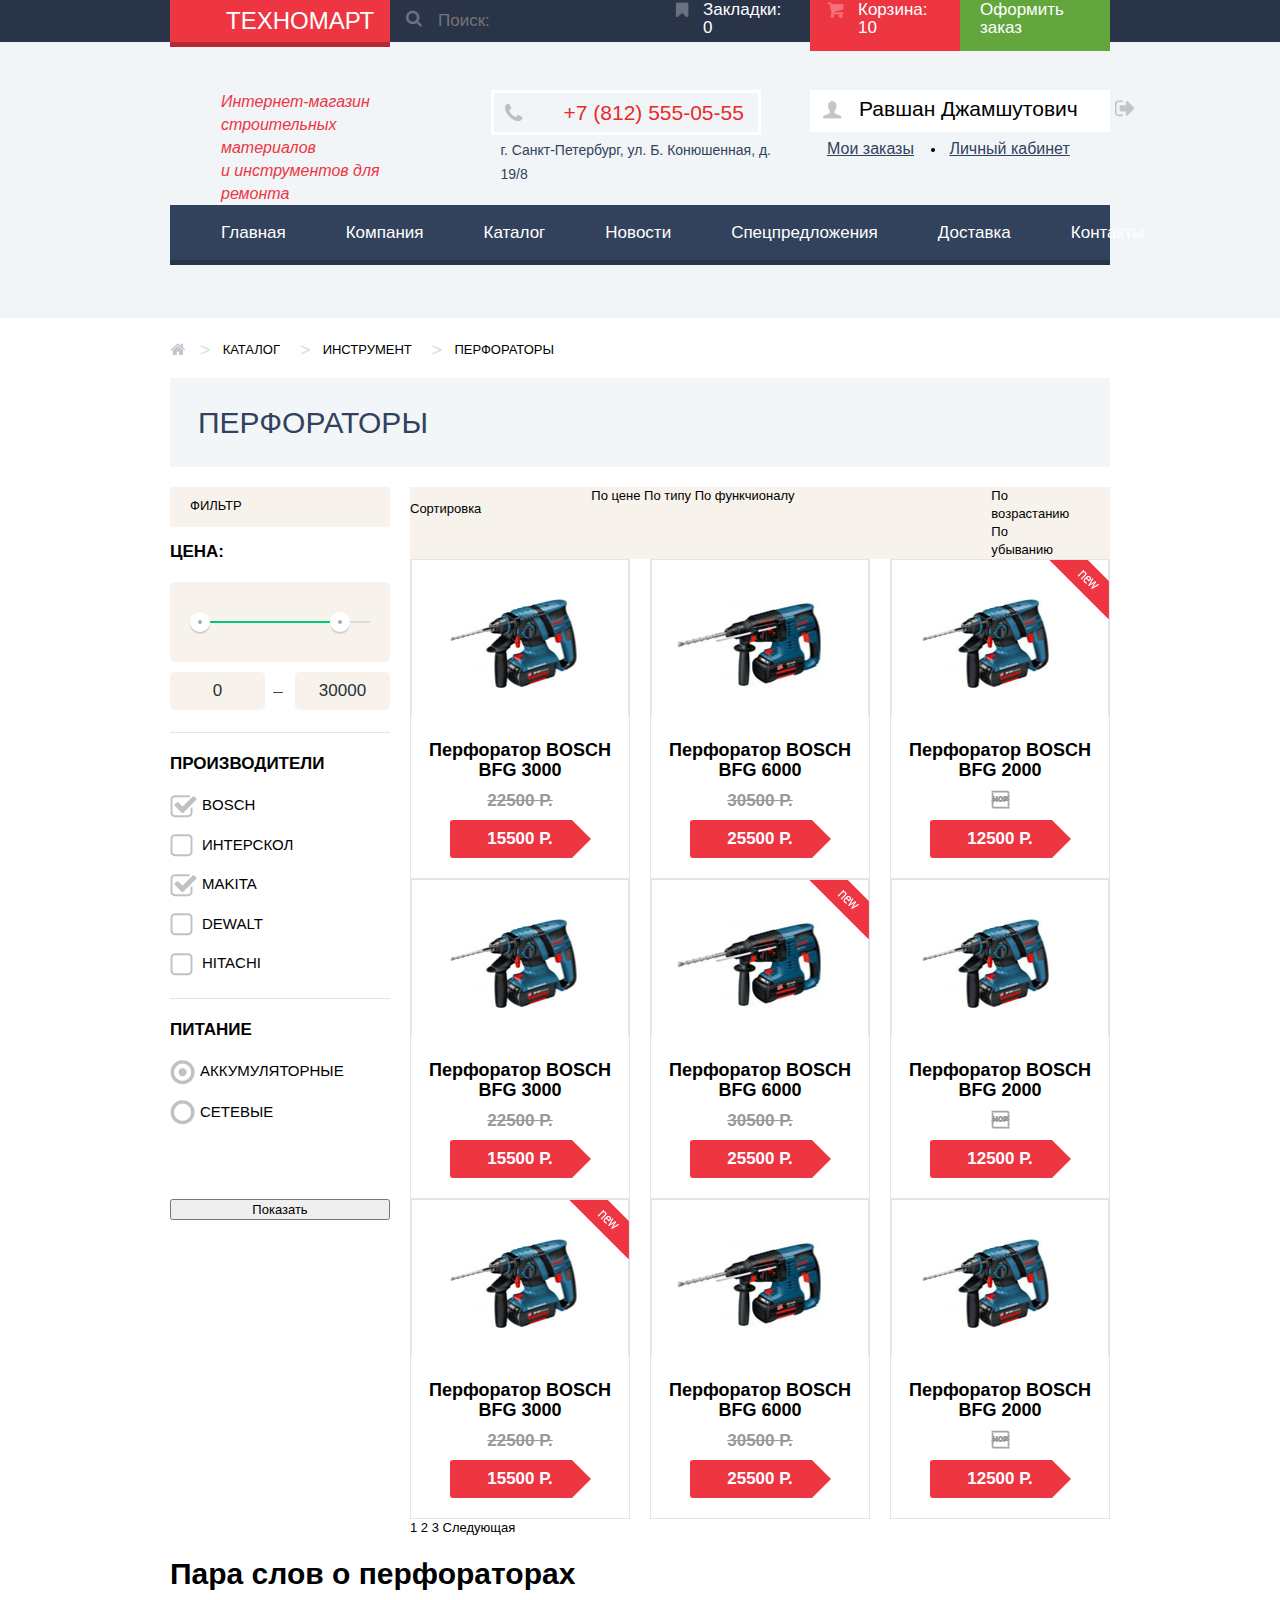
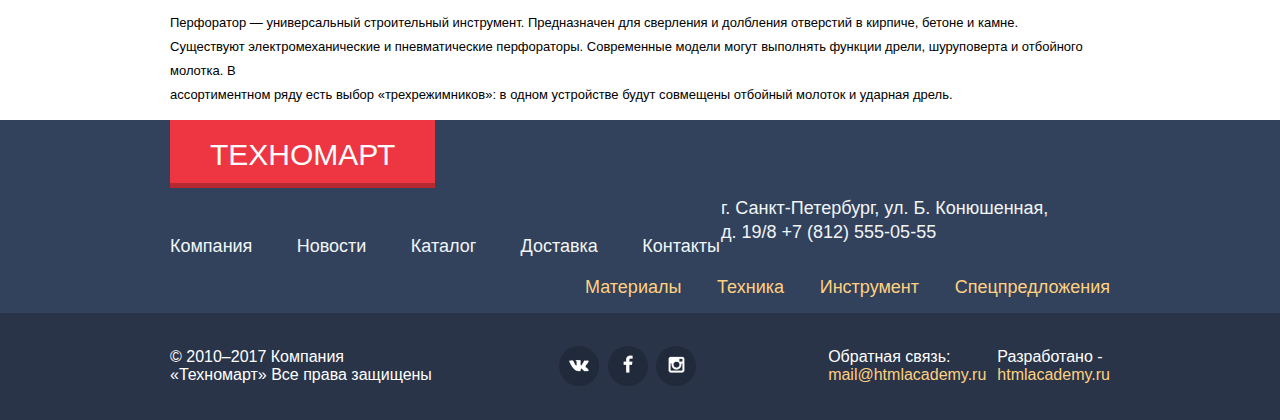
==== commit 55022e2d: "Декоративные элементы" ====
--- a/catalog.html
+++ b/catalog.html
@@ -74,45 +74,62 @@
         <a class="breadcrumbs-item" href="#">Инструмент</a>
         <a class="breadcrumbs-item">Перфораторы</a>
       </div>
-      <h1 class="subject catalog-subject">Перфораторы</h1>
+      <div class="top-heading catalog-heading">
+        <h1 class="subject">Перфораторы</h1>
+      </div>
       <div class="catalog-content">
         <div class="catalog-left">
           <form class="making-item" action="https://echo.htmlacademy.ru" method="post">
             <p class="filter">Фильтр</p>
-            <div class="price">
-              <label for="price-selection">Цена</label>
-              <input type="range" id="price-selection" name="price-selection" min="0" max="30000" step="100"><!--Пока оставила так, после соответствующего вебинара поправлю-->
-              <input type="text" value="0" autocomplete="off" class="price-min">
-              <input type="text" value="30000" autocomplete="off" class="price-max">
+            <div class="range-filter">
+              <p class="price-selection">Цена:</p>
+              <div class="range-controls">
+                <div class="scale">
+                  <div class="bar" style="margin-left: 0; width: 80%"></div>
+                </div>
+                <div class="toggle toggle-min"></div>
+                <div class="toggle toggle-max"></div>
+              </div>
+              <div class="price-controls">
+                <label class="min-price"><input name="min-price" type="text" value="0"></label>
+                <label class="max-price"><input name="max-price" type="text" value="30000"></label>
+              </div>
             </div>
             <section class="option brends">
               <h2 class="option-title">Производители</h2>
-              <ul>
-                <li>
-                  <input type="checkbox" checked id="bosch"><label for="bosch">BOSCH</label>
-                </li>
-                <li>
-                  <input type="checkbox" id="interscol"><label for="interscol">ИНТЕРСКОЛ</label>
-                </li>
-                <li>
-                  <input type="checkbox" checked id="makita"><label for="makita">MAKITA</label>
-                </li>
-                <li>
-                  <input type="checkbox" id="dewalt"><label for="dewalt">DEWALT</label>
-                </li>
-                <li>
-                  <input type="checkbox" id="hitachi"><label for="hitachi">HITACHI</label>
+              <ul class="brends-list">
+                <li class="brends-item">
+                  <input type="checkbox" checked id="bosch">
+                  <label for="bosch"><span></span>BOSCH</label>
+                </li>
+                <li class="brends-item">
+                  <input type="checkbox" id="interscol">
+                  <label for="interscol"><span></span>ИНТЕРСКОЛ</label>
+                </li>
+                <li class="brends-item">
+                  <input type="checkbox" checked id="makita">
+                  <label for="makita"><span></span>MAKITA</label>
+                </li>
+                <li class="brends-item">
+                  <input type="checkbox" id="dewalt">
+                  <label for="dewalt"><span></span>DEWALT</label>
+                </li>
+                <li class="brends-item">
+                  <input type="checkbox" id="hitachi">
+                  <label for="hitachi"><span></span>HITACHI</label>
                 </li>
               </ul>
             </section>
             <section class="option energy">
               <h2 class="option-title">Питание</h2>
-              <ul>
-                <li>
-                  <label><input type="radio" name="supply-group" checked>Аккумуляторные</label>
-                </li>
-                <li>
-                  <label><input type="radio" name="supply-group">Сетевые</label>
+              <ul class="energy-list">
+                <li class="energy-item">
+                  <input type="radio" id="accumulator" checked>
+                  <label for="accumulator"><span></span>Аккумуляторные</label>
+                </li>
+                <li class="energy-item">
+                  <input type="radio" id="network">
+                  <label for="network"><span></span>Сетевые</label>
                 </li>
               </ul>
             </section>
@@ -134,29 +151,29 @@
           </div>
           <div class="catalog-item">
             <article class="top-item">
-              <img src="img/bfg-3000.jpg" width="184" height="164" alt="Перфоратор BOSH BFG 3000">
-              <a  class="top-item-title" href="#">Перфоратор BOSH BFG 3000</a>
+              <img src="img/bfg-3000.jpg" width="218" height="156" alt="Перфоратор BOSH BFG 3000">
+              <h3><a  class="top-item-title" href="#">Перфоратор BOSCH BFG&nbsp;3000</a></h3>
               <p class="top-item-sale">22500 р.</p>
               <p class="top-item-price">15500 р.</p>
-              <div class="top-item-btn">
-                <a class="item-btn" href="#">Купить</a>
-                <a class="item-btn" href="#">В закладки</a>
-              </div>
-            </article>
-            <article class="top-item">
-              <img src="img/bfg-6000.jpg" width="184" height="164" alt="Перфоратор BOSH BFG 6000">
-              <a  class="top-item-title" href="#">Перфоратор BOSH BFG 6000</a>
+              <div class="btn top-item-btn">
+                <a class="item-btn" href="#">Купить</a>
+                <a class="item-btn" href="#">В закладки</a>
+              </div>
+            </article>
+            <article class="top-item">
+              <img src="img/bfg-6000.jpg" width="218" height="156" alt="Перфоратор BOSH BFG 6000">
+              <h3><a  class="top-item-title" href="#">Перфоратор BOSCH BFG&nbsp;6000</a></h3>
               <p class="top-item-sale">30500 р.</p>
               <p class="top-item-price">25500 р.</p>
-              <div class="top-item-btn">
-                <a class="item-btn" href="#">Купить</a>
-                <a class="item-btn" href="#">В закладки</a>
-              </div>
-            </article>
-            <article class="top-item new">
-              <img src="img/bfg-2000.jpg" width="184" height="164" alt="Перфоратор BOSH BFG 2000">
-              <a  class="top-item-title" href="#">Перфоратор BOSH BFG 2000</a>
-              <p class="top-item-sale"></p>
+              <div class="btn top-item-btn">
+                <a class="item-btn" href="#">Купить</a>
+                <a class="item-btn" href="#">В закладки</a>
+              </div>
+            </article>
+            <article class="top-item new-item">
+              <img src="img/bfg-2000.jpg" width="218" height="156" alt="Перфоратор BOSH BFG 2000">
+              <h3><a  class="top-item-title" href="#">Перфоратор BOSCH BFG&nbsp;2000</a></h3>
+              <p class="top-item-sale">&#129;</p>
               <p class="top-item-price">12500 р.</p>
               <div class="top-item-btn">
                 <a class="item-btn" href="#">Купить</a>
@@ -164,59 +181,59 @@
               </div>
             </article>
             <article class="top-item">
-              <img src="img/bfg-3000.jpg" width="184" height="164" alt="Перфоратор BOSH BFG 3000">
-              <a  class="top-item-title" href="#">Перфоратор BOSH BFG 3000</a>
+              <img src="img/bfg-3000.jpg" width="218" height="156" alt="Перфоратор BOSH BFG 3000">
+              <h3><a  class="top-item-title" href="#">Перфоратор BOSCH BFG&nbsp;3000</a></h3>
               <p class="top-item-sale">22500 р.</p>
               <p class="top-item-price">15500 р.</p>
-              <div class="top-item-btn">
-                <a class="item-btn" href="#">Купить</a>
-                <a class="item-btn" href="#">В закладки</a>
-              </div>
-            </article>
-            <article class="top-item new">
-              <img src="img/bfg-6000.jpg" width="184" height="164" alt="Перфоратор BOSH BFG 6000">
-              <a  class="top-item-title" href="#">Перфоратор BOSH BFG 6000</a>
+              <div class="btn top-item-btn">
+                <a class="item-btn" href="#">Купить</a>
+                <a class="item-btn" href="#">В закладки</a>
+              </div>
+            </article>
+            <article class="top-item new-item">
+              <img src="img/bfg-6000.jpg" width="218" height="156" alt="Перфоратор BOSH BFG 6000">
+              <h3><a  class="top-item-title" href="#">Перфоратор BOSCH BFG&nbsp;6000</a></h3>
               <p class="top-item-sale">30500 р.</p>
               <p class="top-item-price">25500 р.</p>
-              <div class="top-item-btn">
-                <a class="item-btn" href="#">Купить</a>
-                <a class="item-btn" href="#">В закладки</a>
-              </div>
-            </article>
-            <article class="top-item">
-              <img src="img/bfg-2000.jpg" width="184" height="164" alt="Перфоратор BOSH BFG 2000">
-              <a  class="top-item-title" href="#">Перфоратор BOSH BFG 2000</a>
-              <p class="top-item-sale"></p>
+              <div class="btn top-item-btn">
+                <a class="item-btn" href="#">Купить</a>
+                <a class="item-btn" href="#">В закладки</a>
+              </div>
+            </article>
+            <article class="top-item">
+              <img src="img/bfg-2000.jpg" width="218" height="156" alt="Перфоратор BOSH BFG 2000">
+              <h3><a  class="top-item-title" href="#">Перфоратор BOSCH BFG&nbsp;2000</a></h3>
+              <p class="top-item-sale">&#129;</p>
               <p class="top-item-price">12500 р.</p>
               <div class="top-item-btn">
                 <a class="item-btn" href="#">Купить</a>
                 <a class="item-btn" href="#">В закладки</a>
               </div>
             </article>
-            <article class="top-item new">
-              <img src="img/bfg-3000.jpg" width="184" height="164" alt="Перфоратор BOSH BFG 3000">
-              <a  class="top-item-title" href="#">Перфоратор BOSH BFG 3000</a>
+            <article class="top-item new-item">
+              <img src="img/bfg-3000.jpg" width="218" height="156" alt="Перфоратор BOSH BFG 3000">
+              <h3><a  class="top-item-title" href="#">Перфоратор BOSCH BFG&nbsp;3000</a></h3>
               <p class="top-item-sale">22500 р.</p>
               <p class="top-item-price">15500 р.</p>
-              <div class="top-item-btn">
-                <a class="item-btn" href="#">Купить</a>
-                <a class="item-btn" href="#">В закладки</a>
-              </div>
-            </article>
-            <article class="top-item">
-              <img src="img/bfg-6000.jpg" width="184" height="164" alt="Перфоратор BOSH BFG 6000">
-              <a  class="top-item-title" href="#">Перфоратор BOSH BFG 6000</a>
+              <div class="btn top-item-btn">
+                <a class="item-btn" href="#">Купить</a>
+                <a class="item-btn" href="#">В закладки</a>
+              </div>
+            </article>
+            <article class="top-item">
+              <img src="img/bfg-6000.jpg" width="218" height="156" alt="Перфоратор BOSH BFG 6000">
+              <h3><a  class="top-item-title" href="#">Перфоратор BOSCH BFG&nbsp;6000</a></h3>
               <p class="top-item-sale">30500 р.</p>
               <p class="top-item-price">25500 р.</p>
-              <div class="top-item-btn">
-                <a class="item-btn" href="#">Купить</a>
-                <a class="item-btn" href="#">В закладки</a>
-              </div>
-            </article>
-            <article class="top-item">
-              <img src="img/bfg-2000.jpg" width="184" height="164" alt="Перфоратор BOSH BFG 2000">
-              <a  class="top-item-title" href="#">Перфоратор BOSH BFG 2000</a>
-              <p class="top-item-sale"></p>
+              <div class="btn top-item-btn">
+                <a class="item-btn" href="#">Купить</a>
+                <a class="item-btn" href="#">В закладки</a>
+              </div>
+            </article>
+            <article class="top-item">
+              <img src="img/bfg-2000.jpg" width="218" height="156" alt="Перфоратор BOSH BFG 2000">
+              <h3><a  class="top-item-title" href="#">Перфоратор BOSCH BFG&nbsp;2000</a></h3>
+              <p class="top-item-sale">&#129;</p>
               <p class="top-item-price">12500 р.</p>
               <div class="top-item-btn">
                 <a class="item-btn" href="#">Купить</a>
--- a/css/style.css
+++ b/css/style.css
@@ -469,47 +469,57 @@
   height: 266px;
   position: relative;
 }
-.slider > div {
-  position: absolute;
-  top: 0;
-  left: 0;
-  right: 0;
-  bottom: 0;
-  z-index: 0;
-  visibility: hidden;
+.slider input[type=radio] {
+  position: absolute;
   opacity: 0;
 }
-.slider > input:checked + label + div {
-  visibility: visible;
-  opacity: 1;
-}
-.slider > input {
-  display: none;
-}
-.slider > input + label {
+.slider-controls {
+  position: absolute;
+  bottom: 35px;
+  left: 50%;
+  width: 200px;
+  height: 10px;
+  margin-left: -100px;
+  text-align: center;
+  z-index: 1000;
+}
+.slider-controls label {
   display: inline-block;
-  width: 10px;
-  height: 10px;
-  border-radius: 8px;
-  background: #ffffff;
-  cursor: pointer;
-  position: absolute;
-  left: 300px;
-  top: 220px;
-  margin-right: 10px;
-}
-.slider > input:checked + label {
   width: 6px;
   height: 6px;
-  border-radius: 5px;
-  border: 2px solid #ffffff;
-  background: #ee3643;
-}
-.slider-hide {
+  margin: 0 3px;
+  background: #ffffff;
+  border: solid 2px #ffffff;
+  vertical-align: top;
+  border-radius: 50%;
+  cursor: pointer;
+}
+#btn-1:checked ~ .slider-controls label[for="btn-1"],
+#btn-2:checked ~ .slider-controls label[for="btn-2"] {
+    background:#ee3643;
+}
+.slide{
+  position:absolute;
+  top:0;
+  left:0;
+  width:100%;
+  height:100%;
+  overflow:hidden;
+}
+.slide:nth-child(1) {
+  background: #867966 url("../img/slider-1.jpg") no-repeat;
+}
+.slide:nth-child(2) {
   background: #867966 url("../img/slider-2.jpg") no-repeat;
 }
-.slider-show {
-  background: #867966 url("../img/slider-1.jpg") no-repeat;
+.slide{
+    display:none;
+}
+#btn-1:checked ~ .slides .slide:nth-child(1) {
+    display: block;
+}
+#btn-2:checked ~ .slides .slide:nth-child(2) {
+    display: block;
 }
 .slider-title {
   font-weight: bold;
@@ -594,29 +604,30 @@
 .top-products {
   margin-bottom: 20px;
 }
-.subject {
-  height: 56px;
+.top-heading {
+  height: 89px;
   margin-bottom: 20px;
   color: #32425c;
+  background-color: #f7f3ec;
+  text-transform: uppercase;
+  display: flex;
+  justify-content: space-between;
+  align-items: center;
+}
+.subject {
   font-size: 30px;
   line-height: 38px;
-  background-color: #f7f3ec;
   padding-left: 28px;
-  padding-top: 25px;
-  padding-bottom: 8px;
-  text-transform: uppercase;
+  display: inline-block;
+  margin: 0;
   font-weight: normal;
 }
 .top-btn {
-  /*никак не получается поднять на 5px;*/
   padding: 10px 55px;
   border-radius: 2px;
-  margin-left: 365px;
   line-height: 18px;
-}
-.catalog-subject {
-  background-color: #f2f6f8;
-  margin-top: 0;
+  display: inline-block;
+  margin-right: 24px;
 }
 .top-item-layout {
   display: flex;
@@ -676,7 +687,7 @@
 .new-item::before {
   content: "";
   position: absolute;
-  left: 160px;
+  left: 158px;
   width: 60px;
   height: 60px;
   background: url("../img/new flag.png") no-repeat;
@@ -690,7 +701,10 @@
 }
 .top-maker-btn {
   padding: 10px 70px;
-  margin-left: 265px;
+  border-radius: 2px;
+  line-height: 18px;
+  display: inline-block;
+  margin-right: 24px;
 }
 .top-maker-layout {
   display: flex;
@@ -703,6 +717,9 @@
   border: solid 1px #e5e5e5;
   text-align: center;
   margin-bottom: 20px;
+  display: flex;
+  justify-content: center;
+  flex-direction: column;
 }
 .services {
   min-height: 480px;
@@ -846,14 +863,43 @@
 .breadcrumbs {
   font-family: "PT Sans", "Verdana", sans-serif;
   font-size: 13px;
-  height: 60px;
-  text-transform: uppercase;
+  height: 35px;
+  text-transform: uppercase;
+  margin-top: 23px;
+  margin-bottom: 2px;
 }
 .breadcrumbs-item {
   position: relative;
-}
-.breadcrumbs-item::after {
-
+  padding-right: 39px;
+}
+.breadcrumbs-item:first-child {
+  font-size: 0;
+  margin-right: 10px;
+}
+.breadcrumbs-item::before {
+  content: ">";
+  position: absolute;
+  left: -23px;
+  font-size: 18px;
+  color: #d8dbe0;
+}
+.breadcrumbs-item:first-child {
+  font-size: 0;
+}
+.breadcrumbs-item:first-child::before {
+  display: none;
+}
+.breadcrumbs-item:first-child::after {
+  content: "";
+  position: absolute;
+  bottom: -9px;
+  width: 20px;
+  height: 20px;
+  background: transparent url("../img/spritesheet.png") no-repeat;
+  background-position: -125px -123px;
+}
+.catalog-heading {
+  background: #f2f6f8;
 }
 .catalog-content {
   font-family: "PT Sans", "Verdana", sans-serif;
@@ -871,29 +917,172 @@
 .filter {
   font-size: 13px;
   height: 22px;
-  margin-bottom: 16px;
+  margin: 0;
+  margin-bottom: 10px;
   background-color: #f7f3ec;
-}
-.price {
-  height: 192px;
+  text-transform: uppercase;
+  padding-top: 10px;
+  padding-bottom: 8px;
+  padding-left: 20px;
+  border-radius: 2px;
+}
+.range-filter {
+  height: 195px;
+  border-bottom: solid 1px #e5e5e5;
 }
 .price-selection {
   font-weight: bold;
   line-height: 30px;
+  text-transform: uppercase;
+  margin-top: 0;
+  margin-bottom: 15px;
+}
+.range-filter {
+  width: 220px;
+}
+.range-controls {
+  position: relative;
+  height: 41px;
+  padding-top: 39px;
+  padding-right: 20px;
+  padding-left: 20px;
+  margin-bottom: 10px;
+  border-radius: 5px;
+  background: #f7f3ec;
+}
+.range-controls .scale {
+  height: 2px;
+  background: #d7dcde;
+}
+.range-controls .bar {
+  width: 70%;
+  height: 2px;
+  background: #00ca74;
+}
+.range-controls .toggle {
+  position: absolute;
+  top: 30px;
+  left: 0px;
+  width: 4px;
+  height: 4px;
+  cursor: pointer;
+  border: 8px solid #fff;
+  border-radius: 50%;
+  background: #ababab;
+  box-shadow: 0 2px 1px 0 #cfcfcf;
+}
+.range-controls .toggle-min {
+  left: 20px;
+}
+.range-controls .toggle-max {
+  left: 160px;
+}
+.price-controls {
+  font-size: 0;
+  position: relative;
+}
+.price-controls::before {
+  content: "";
+  position: absolute;
+  top: 20px;
+  left: 103px;
+  width: 10px;
+  height: 1px;
+  background-color: #444444;
+  border-radius: 1px;
+}
+.price-controls label {
+  font-size: 16px;
+  display: inline-block;
+  width: 50%;
+}
+.max-price {
+  text-align: right;
+}
+.price-controls input {
+  font-family: "PT Sans", "Verdana", sans-serif;;
+  font-size: 17px;
+  line-height: 18px;
+  width: 75px;
+  padding: 10px 10px;
+  text-align: center;
+  color: #283136;
+  border: none;
+  border-radius: 5px;
+  background: #f7f3ec;
 }
 .option {
   font-size: 15px;
   line-height: 20px;
 }
 .option-title {
+  font-size: 17px;
   line-height: 30px;
   font-weight: bold;
+  text-transform: uppercase;
+  margin-top: 16px;
 }
 .brends {
-  min-height: 265px;
+  height: 265px;
+  border-bottom: solid 1px #e5e5e5;
+}
+.brends-list {
+  margin: 14px 0;
+  padding: 0;
+  list-style: none;
+}
+.brends-item {
+  padding-bottom: 15px;
+  line-height: 23px;
+}
+.brends-item input[type="checkbox"] {
+  display: none;
+}
+.brends-item input[type="checkbox"] + label span {
+  display:inline-block;
+  width: 27px;
+  height: 23px;
+  vertical-align: middle;
+  background: url("../img/spritesheet.png") no-repeat;
+  background-position: -106px -15px;
+  cursor:pointer;
+}
+.brends-item label span {
+  margin-right: 5px;
+}
+.brends-item input[type="checkbox"]:checked + label span {
+  background-position: -15px -68px;
 }
 .energy {
   min-height: 200px;
+}
+.energy-list {
+  margin: 14px 0;
+  padding: 0;
+  list-style: none;
+}
+.energy-item {
+  padding-bottom: 15px;
+  line-height: 23px;
+  text-transform: uppercase;
+}
+.energy-item input[type="radio"] {
+  display: none;
+}
+.energy-item input[type="radio"] + label span {
+  display:inline-block;
+  width: 25px;
+  height: 25px;
+  vertical-align: middle;
+  background: url("../img/spritesheet.png") no-repeat;
+  background-position: -129px -68px;
+  cursor:pointer;
+}
+.energy-item label span {
+  margin-right: 5px;
+}
+.energy-item input[type="radio"]:checked + label span {
+  background-position: -184px -68px;
 }
 .catalog-submit {
   font-size: 13px;
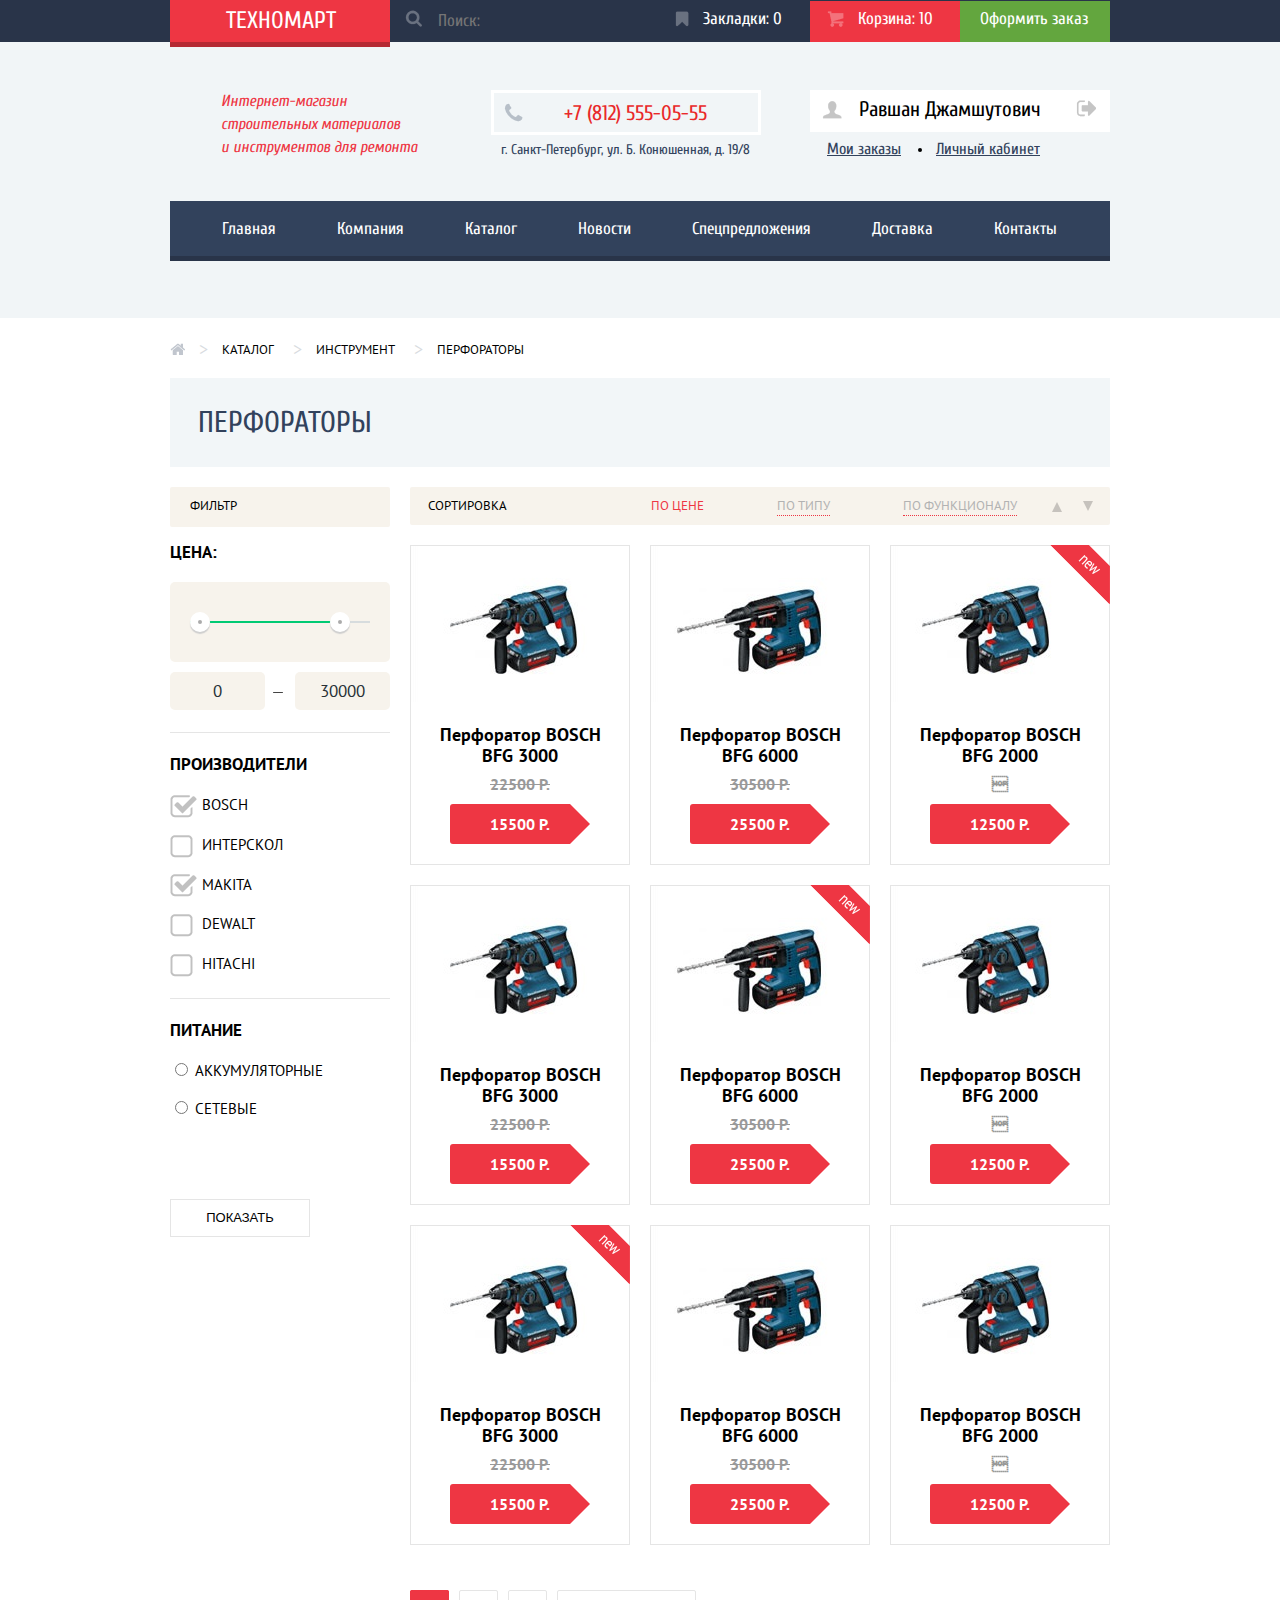
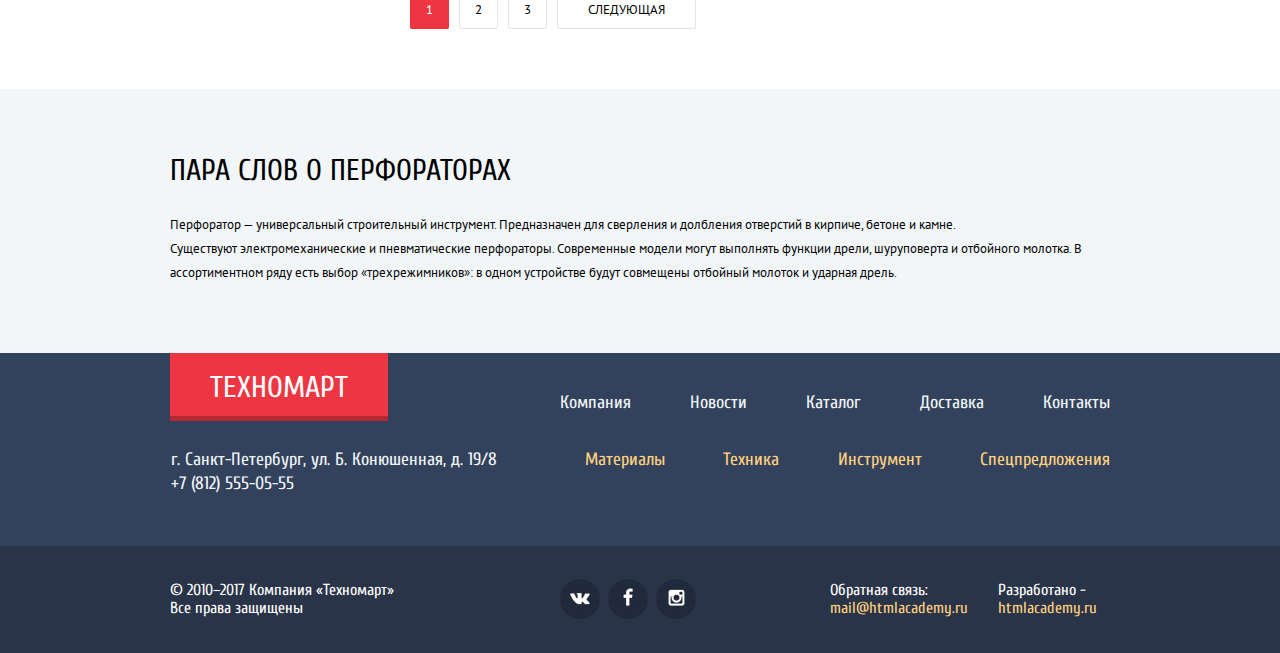
==== commit f57b2b4c: "Что могу..." ====
--- a/catalog.html
+++ b/catalog.html
@@ -3,6 +3,8 @@
   <head>
     <meta charset="utf-8">
     <title>HTML Academy: Техномарт</title>
+    <link href="https://fonts.googleapis.com/css?family=PT+Sans:400,400i,700,700i&amp;subset=cyrillic" rel="stylesheet">
+    <link href="https://fonts.googleapis.com/css?family=Cuprum:400,400i,700,700i&amp;subset=cyrillic" rel="stylesheet">
     <link href="css/style.css" rel="stylesheet">
   </head>
   <body>
@@ -67,195 +69,220 @@
         </div>
       </div>
     </header>
-    <main class="container">
-      <div class="breadcrumbs">
-        <a class="breadcrumbs-item" href="index.html">Главная</a>
-        <a class="breadcrumbs-item" href="#">Каталог</a>
-        <a class="breadcrumbs-item" href="#">Инструмент</a>
-        <a class="breadcrumbs-item">Перфораторы</a>
-      </div>
-      <div class="top-heading catalog-heading">
-        <h1 class="subject">Перфораторы</h1>
-      </div>
-      <div class="catalog-content">
-        <div class="catalog-left">
-          <form class="making-item" action="https://echo.htmlacademy.ru" method="post">
-            <p class="filter">Фильтр</p>
-            <div class="range-filter">
-              <p class="price-selection">Цена:</p>
-              <div class="range-controls">
-                <div class="scale">
-                  <div class="bar" style="margin-left: 0; width: 80%"></div>
-                </div>
-                <div class="toggle toggle-min"></div>
-                <div class="toggle toggle-max"></div>
-              </div>
-              <div class="price-controls">
-                <label class="min-price"><input name="min-price" type="text" value="0"></label>
-                <label class="max-price"><input name="max-price" type="text" value="30000"></label>
-              </div>
-            </div>
-            <section class="option brends">
-              <h2 class="option-title">Производители</h2>
-              <ul class="brends-list">
-                <li class="brends-item">
-                  <input type="checkbox" checked id="bosch">
-                  <label for="bosch"><span></span>BOSCH</label>
-                </li>
-                <li class="brends-item">
-                  <input type="checkbox" id="interscol">
-                  <label for="interscol"><span></span>ИНТЕРСКОЛ</label>
-                </li>
-                <li class="brends-item">
-                  <input type="checkbox" checked id="makita">
-                  <label for="makita"><span></span>MAKITA</label>
-                </li>
-                <li class="brends-item">
-                  <input type="checkbox" id="dewalt">
-                  <label for="dewalt"><span></span>DEWALT</label>
-                </li>
-                <li class="brends-item">
-                  <input type="checkbox" id="hitachi">
-                  <label for="hitachi"><span></span>HITACHI</label>
-                </li>
-              </ul>
-            </section>
-            <section class="option energy">
-              <h2 class="option-title">Питание</h2>
-              <ul class="energy-list">
-                <li class="energy-item">
-                  <input type="radio" id="accumulator" checked>
-                  <label for="accumulator"><span></span>Аккумуляторные</label>
-                </li>
-                <li class="energy-item">
-                  <input type="radio" id="network">
-                  <label for="network"><span></span>Сетевые</label>
-                </li>
-              </ul>
-            </section>
-            <input type="submit" value="Показать" class="catalog-submit">
-          </form>
-        </div>
-        <div class="catalog-right">
-          <div class="sorting">
-            <p>Сортировка</p>
-            <div class="sorting-left">
-              <a class="sorting-item" href="#">По цене</a>
-              <a class="sorting-item" href="#">По типу</a>
-              <a class="sorting-item" href="#">По функчионалу</a>
-            </div>
-            <div class="sorting-right">
-              <a class="sorting-item-up" href="#">По возрастанию</a>
-              <a class="sorting-item-down" href="#">По убыванию</a>
-            </div>
-          </div>
-          <div class="catalog-item">
-            <article class="top-item">
-              <img src="img/bfg-3000.jpg" width="218" height="156" alt="Перфоратор BOSH BFG 3000">
-              <h3><a  class="top-item-title" href="#">Перфоратор BOSCH BFG&nbsp;3000</a></h3>
-              <p class="top-item-sale">22500 р.</p>
-              <p class="top-item-price">15500 р.</p>
-              <div class="btn top-item-btn">
-                <a class="item-btn" href="#">Купить</a>
-                <a class="item-btn" href="#">В закладки</a>
-              </div>
-            </article>
-            <article class="top-item">
-              <img src="img/bfg-6000.jpg" width="218" height="156" alt="Перфоратор BOSH BFG 6000">
-              <h3><a  class="top-item-title" href="#">Перфоратор BOSCH BFG&nbsp;6000</a></h3>
-              <p class="top-item-sale">30500 р.</p>
-              <p class="top-item-price">25500 р.</p>
-              <div class="btn top-item-btn">
-                <a class="item-btn" href="#">Купить</a>
-                <a class="item-btn" href="#">В закладки</a>
-              </div>
-            </article>
-            <article class="top-item new-item">
-              <img src="img/bfg-2000.jpg" width="218" height="156" alt="Перфоратор BOSH BFG 2000">
-              <h3><a  class="top-item-title" href="#">Перфоратор BOSCH BFG&nbsp;2000</a></h3>
-              <p class="top-item-sale">&#129;</p>
-              <p class="top-item-price">12500 р.</p>
-              <div class="top-item-btn">
-                <a class="item-btn" href="#">Купить</a>
-                <a class="item-btn" href="#">В закладки</a>
-              </div>
-            </article>
-            <article class="top-item">
-              <img src="img/bfg-3000.jpg" width="218" height="156" alt="Перфоратор BOSH BFG 3000">
-              <h3><a  class="top-item-title" href="#">Перфоратор BOSCH BFG&nbsp;3000</a></h3>
-              <p class="top-item-sale">22500 р.</p>
-              <p class="top-item-price">15500 р.</p>
-              <div class="btn top-item-btn">
-                <a class="item-btn" href="#">Купить</a>
-                <a class="item-btn" href="#">В закладки</a>
-              </div>
-            </article>
-            <article class="top-item new-item">
-              <img src="img/bfg-6000.jpg" width="218" height="156" alt="Перфоратор BOSH BFG 6000">
-              <h3><a  class="top-item-title" href="#">Перфоратор BOSCH BFG&nbsp;6000</a></h3>
-              <p class="top-item-sale">30500 р.</p>
-              <p class="top-item-price">25500 р.</p>
-              <div class="btn top-item-btn">
-                <a class="item-btn" href="#">Купить</a>
-                <a class="item-btn" href="#">В закладки</a>
-              </div>
-            </article>
-            <article class="top-item">
-              <img src="img/bfg-2000.jpg" width="218" height="156" alt="Перфоратор BOSH BFG 2000">
-              <h3><a  class="top-item-title" href="#">Перфоратор BOSCH BFG&nbsp;2000</a></h3>
-              <p class="top-item-sale">&#129;</p>
-              <p class="top-item-price">12500 р.</p>
-              <div class="top-item-btn">
-                <a class="item-btn" href="#">Купить</a>
-                <a class="item-btn" href="#">В закладки</a>
-              </div>
-            </article>
-            <article class="top-item new-item">
-              <img src="img/bfg-3000.jpg" width="218" height="156" alt="Перфоратор BOSH BFG 3000">
-              <h3><a  class="top-item-title" href="#">Перфоратор BOSCH BFG&nbsp;3000</a></h3>
-              <p class="top-item-sale">22500 р.</p>
-              <p class="top-item-price">15500 р.</p>
-              <div class="btn top-item-btn">
-                <a class="item-btn" href="#">Купить</a>
-                <a class="item-btn" href="#">В закладки</a>
-              </div>
-            </article>
-            <article class="top-item">
-              <img src="img/bfg-6000.jpg" width="218" height="156" alt="Перфоратор BOSH BFG 6000">
-              <h3><a  class="top-item-title" href="#">Перфоратор BOSCH BFG&nbsp;6000</a></h3>
-              <p class="top-item-sale">30500 р.</p>
-              <p class="top-item-price">25500 р.</p>
-              <div class="btn top-item-btn">
-                <a class="item-btn" href="#">Купить</a>
-                <a class="item-btn" href="#">В закладки</a>
-              </div>
-            </article>
-            <article class="top-item">
-              <img src="img/bfg-2000.jpg" width="218" height="156" alt="Перфоратор BOSH BFG 2000">
-              <h3><a  class="top-item-title" href="#">Перфоратор BOSCH BFG&nbsp;2000</a></h3>
-              <p class="top-item-sale">&#129;</p>
-              <p class="top-item-price">12500 р.</p>
-              <div class="top-item-btn">
-                <a class="item-btn" href="#">Купить</a>
-                <a class="item-btn" href="#">В закладки</a>
-              </div>
-            </article>
-            <div class="navigation">
-              <a class="page-number active-nav">1</a>
-              <a href="#2" class="page-number">2</a>
-              <a href="#3" class="page-number">3</a>
-              <a href="next" class="page-number">Следующая</a>
-            </div>
-          </div>
-        </div>
-      </div>
-      <div class="about">
-        <h2 class="main-bottom">Пара слов о перфораторах</h2>
-        <p class="service-text">
-          Перфоратор — универсальный строительный инструмент. Предназначен для сверления и долбления отверстий в кирпиче, бетоне и камне.<br>
-          Существуют электромеханические и пневматические перфораторы. Современные модели могут выполнять функции дрели, шуруповерта и отбойного молотка. В <br>
-          ассортиментном ряду есть выбор «трехрежимников»: в одном устройстве будут совмещены отбойный молоток и ударная дрель.
-        </p>
+    <main>
+      <div class="container">
+        <div class="breadcrumbs">
+          <a class="breadcrumbs-item" href="index.html">Главная</a>
+          <a class="breadcrumbs-item" href="#">Каталог</a>
+          <a class="breadcrumbs-item" href="#">Инструмент</a>
+          <a class="breadcrumbs-item">Перфораторы</a>
+        </div>
+        <div class="top-heading catalog-heading">
+          <h1 class="subject">Перфораторы</h1>
+        </div>
+        <div class="catalog-content">
+          <div class="catalog-left">
+            <form class="making-item" action="https://echo.htmlacademy.ru" method="post">
+              <p class="filter">Фильтр</p>
+              <div class="range-filter">
+                <p class="price-selection">Цена:</p>
+                <div class="range-controls">
+                  <div class="scale">
+                    <div class="bar" style="margin-left: 0; width: 80%"></div>
+                  </div>
+                  <div class="toggle toggle-min"></div>
+                  <div class="toggle toggle-max"></div>
+                </div>
+                <div class="price-controls">
+                  <label class="min-price"><input name="min-price" type="text" value="0"></label>
+                  <label class="max-price"><input name="max-price" type="text" value="30000"></label>
+                </div>
+              </div>
+              <section class="option brends">
+                <h2 class="option-title">Производители</h2>
+                <ul class="brends-list">
+                  <li class="brends-item">
+                    <input type="checkbox" checked id="bosch">
+                    <label for="bosch"><span></span>BOSCH</label>
+                  </li>
+                  <li class="brends-item">
+                    <input type="checkbox" id="interscol">
+                    <label for="interscol"><span></span>ИНТЕРСКОЛ</label>
+                  </li>
+                  <li class="brends-item">
+                    <input type="checkbox" checked id="makita">
+                    <label for="makita"><span></span>MAKITA</label>
+                  </li>
+                  <li class="brends-item">
+                    <input type="checkbox" id="dewalt">
+                    <label for="dewalt"><span></span>DEWALT</label>
+                  </li>
+                  <li class="brends-item">
+                    <input type="checkbox" id="hitachi">
+                    <label for="hitachi"><span></span>HITACHI</label>
+                  </li>
+                </ul>
+              </section>
+              <section class="option energy">
+                <h2 class="option-title">Питание</h2>
+                <div class="energy-list">
+                  <div class="energy-item">
+                    <input type="radio" id="accumulator" class="radio">
+                    <label for="accumulator">Аккумуляторные</label>
+                  </div>
+                  <div class="energy-item">
+                    <input type="radio" id="network" class="radio">
+                    <label for="network">Сетевые</label>
+                  </div>
+                </div>
+              </section>
+              <input type="submit" value="Показать" class="catalog-submit">
+            </form>
+          </div>
+          <div class="catalog-right">
+            <div class="sorting">
+              <p>Сортировка</p>
+              <div class="sorting-left">
+                <a class="sorting-item active-sorting">По цене</a>
+                <a class="sorting-item" href="#">По типу</a>
+                <a class="sorting-item" href="#">По функционалу</a>
+              </div>
+              <div class="sorting-right">
+                <a class="sorting-item-up sorting-active" href="#">По возрастанию</a>
+                <a class="sorting-item-down" href="#">По убыванию</a>
+              </div>
+            </div>
+            <div class="catalog-item catalog-item-layout">
+              <article class="top-item">
+                <div class="top-item-btn">
+                  <a class="item-buy" href="#">Купить</a>
+                  <a class="item-bookmark" href="#">В закладки</a>
+                </div>
+                <div class="item-image">
+                  <img src="img/bfg-3000.jpg" width="218" height="156" alt="Перфоратор BOSH BFG 3000">
+                </div>
+                <h3><a  class="top-item-title" href="#">Перфоратор BOSCH BFG&nbsp;3000</a></h3>
+                <div class="top-item-sale">22500 р.</div>
+                <div class="top-item-price">15500 р.</div>
+              </article>
+              <article class="top-item">
+                <div class="top-item-btn">
+                  <a class="item-buy" href="#">Купить</a>
+                  <a class="item-bookmark" href="#">В закладки</a>
+                </div>
+                <div class="item-image">
+                  <img src="img/bfg-6000.jpg" width="218" height="156" alt="Перфоратор BOSH BFG 6000">
+                </div>
+                <h3><a  class="top-item-title" href="#">Перфоратор BOSCH BFG&nbsp;6000</a></h3>
+                <div class="top-item-sale">30500 р.</div>
+                <div class="top-item-price">25500 р.</div>
+              </article>
+              <article class="top-item">
+                <div class="new-item">новинка</div>
+                <div class="top-item-btn">
+                  <a class="item-buy" href="#">Купить</a>
+                  <a class="item-bookmark" href="#">В закладки</a>
+                </div>
+                <div class="item-image">
+                  <img src="img/bfg-2000.jpg" width="218" height="156" alt="Перфоратор BOSH BFG 2000">
+                </div>
+                <h3><a  class="top-item-title" href="#">Перфоратор BOSCH BFG&nbsp;2000</a></h3>
+                <div class="top-item-sale">&#129;</div>
+                <div class="top-item-price">12500 р.</div>
+              </article>
+              <article class="top-item">
+                <div class="top-item-btn">
+                  <a class="item-buy" href="#">Купить</a>
+                  <a class="item-bookmark" href="#">В закладки</a>
+                </div>
+                <div class="item-image">
+                  <img src="img/bfg-3000.jpg" width="218" height="156" alt="Перфоратор BOSH BFG 3000">
+                </div>
+                <h3><a  class="top-item-title" href="#">Перфоратор BOSCH BFG&nbsp;3000</a></h3>
+                <div class="top-item-sale">22500 р.</div>
+                <div class="top-item-price">15500 р.</div>
+              </article>
+              <article class="top-item">
+                <div class="new-item">новинка</div>
+                <div class="top-item-btn">
+                  <a class="item-buy" href="#">Купить</a>
+                  <a class="item-bookmark" href="#">В закладки</a>
+                </div>
+                <div class="item-image">
+                  <img src="img/bfg-6000.jpg" width="218" height="156" alt="Перфоратор BOSH BFG 6000">
+                </div>
+                <h3><a  class="top-item-title" href="#">Перфоратор BOSCH BFG&nbsp;6000</a></h3>
+                <div class="top-item-sale">30500 р.</div>
+                <div class="top-item-price">25500 р.</div>
+              </article>
+              <article class="top-item">
+                <div class="top-item-btn">
+                  <a class="item-buy" href="#">Купить</a>
+                  <a class="item-bookmark" href="#">В закладки</a>
+                </div>
+                <div class="item-image">
+                  <img src="img/bfg-2000.jpg" width="218" height="156" alt="Перфоратор BOSH BFG 2000">
+                </div>
+                <h3><a  class="top-item-title" href="#">Перфоратор BOSCH BFG&nbsp;2000</a></h3>
+                <div class="top-item-sale">&#129;</div>
+                <div class="top-item-price">12500 р.</div>
+              </article>
+              <article class="top-item">
+                <div class="new-item">новинка</div>
+                <div class="top-item-btn">
+                  <a class="item-buy" href="#">Купить</a>
+                  <a class="item-bookmark" href="#">В закладки</a>
+                </div>
+                <div class="item-image">
+                  <img src="img/bfg-3000.jpg" width="218" height="156" alt="Перфоратор BOSH BFG 3000">
+                </div>
+                <h3><a  class="top-item-title" href="#">Перфоратор BOSCH BFG&nbsp;3000</a></h3>
+                <div class="top-item-sale">22500 р.</div>
+                <div class="top-item-price">15500 р.</div>
+              </article>
+              <article class="top-item">
+                <div class="top-item-btn">
+                  <a class="item-buy" href="#">Купить</a>
+                  <a class="item-bookmark" href="#">В закладки</a>
+                </div>
+                <div class="item-image">
+                  <img src="img/bfg-6000.jpg" width="218" height="156" alt="Перфоратор BOSH BFG 6000">
+                </div>
+                <h3><a  class="top-item-title" href="#">Перфоратор BOSCH BFG&nbsp;6000</a></h3>
+                <div class="top-item-sale">30500 р.</div>
+                <div class="top-item-price">25500 р.</div>
+              </article>
+              <article class="top-item">
+                <div class="top-item-btn">
+                  <a class="item-buy" href="#">Купить</a>
+                  <a class="item-bookmark" href="#">В закладки</a>
+                </div>
+                <div class="item-image">
+                  <img src="img/bfg-2000.jpg" width="218" height="156" alt="Перфоратор BOSH BFG 2000">
+                </div>
+                <h3><a  class="top-item-title" href="#">Перфоратор BOSCH BFG&nbsp;2000</a></h3>
+                <div class="top-item-sale">&#129;</div>
+                <div class="top-item-price">12500 р.</div>
+              </article>
+              <div class="navigation">
+                <a class="page-number active-nav">1</a>
+                <a href="#2" class="page-number">2</a>
+                <a href="#3" class="page-number">3</a>
+                <a href="next" class="page-number next-page">Следующая</a>
+              </div>
+            </div>
+          </div>
+        </div>
+      </div>
+      <div class="catalog-about">
+        <div class="container">
+          <h2 class="main-bottom">Пара слов о перфораторах</h2>
+          <p class="service-text">
+            Перфоратор — универсальный строительный инструмент. Предназначен для сверления и долбления отверстий в кирпиче, бетоне и камне.<br>
+            Существуют электромеханические и пневматические перфораторы. Современные модели могут выполнять функции дрели, шуруповерта и отбойного молотка. В <br>
+            ассортиментном ряду есть выбор «трехрежимников»: в одном устройстве будут совмещены отбойный молоток и ударная дрель.
+          </p>
+        </div>
       </div>
     </main>
     <footer>
--- a/css/style.css
+++ b/css/style.css
@@ -315,6 +315,15 @@
   background: transparent url("../img/spritesheet.png") no-repeat;
   background-position: -15px -205px;
 }
+.profile:hover::before {
+  background-position: -65px -205px;
+}
+.profile:active {
+  color: #cacaca;
+}
+.profile:active::before {
+  background-position: -15px -205px;
+}
 .exit {
   position: relative;
   display: inline-block;
@@ -331,6 +340,12 @@
   background: transparent url("../img/spritesheet.png") no-repeat;
   background-position: -175px -170px;
 }
+.exit:hover::before {
+  background-position: -212px -15px;
+}
+.exit:active::before {
+  background-position: -175px -170px;
+}
 .user-nav {
   padding-top: 8px;
   font-size: 16px;
@@ -351,6 +366,12 @@
   background-color: #000000;
   right: 10px;
   top: 8px;
+}
+.user-info:hover {
+  color: #ee3643;
+}
+.user-info:active {
+  color: #cacaca;
 }
 .main-nav {
   display: flex;
@@ -629,21 +650,113 @@
   display: inline-block;
   margin-right: 24px;
 }
-.top-item-layout {
-  display: flex;
-  min-height: 318px;
+.top-btn:hover {
+  background: #ca2c37;
+}
+.top-btn:active {
+  background: #ba2732;
+}
+.catalog-item {
+  display: flex;
+  flex-wrap: wrap;
   justify-content: space-between;
 }
 .top-item {
+  position:relative;
   width: 218px;
   font-family: "PT Sans", "Verdana", sans-serif;
   font-weight: bold;
   text-align: center;
+  line-height: 20px;
   border: solid 1px #e5e5e5;
+  font-size: 16px;
+}
+.top-item-btn {
+  display: none;
+  position: absolute;
+  top: 0;
+  left: 0;
+  width: 218px;
+  height: 88px;
+  padding: 40px 0;
+  font-family: "Cuprum", "Arial", sans-serif;
+  background-color: rgba(255, 255, 255, 0.9);
+  z-index: 10;
+}
+.top-item:hover {
+  box-shadow: 0 5px 10px 5px #dbdde0;
+}
+.top-item:hover .top-item-btn {
+  display: block;
+}
+.item-buy,
+.item-bookmark {
+  display: block;
+  position: relative;
+  width: 129px;
+  margin: 0 auto;
+  margin-bottom: 7px;
+  padding: 7px 0;
+  border: solid 3px #63a63a;
+  border-bottom-color: #367315;
+  background-color: #63a63a;
+  color: #ffffff;
+  font-size: 14px;
+  font-weight: normal;
+  font-family: "Cuprum", "Arial", sans-serif;
+  line-height: 18px;
+  text-decoration: none;
+  text-transform: uppercase;
+  border-radius: 3px;
+}
+.item-bookmark {
+  color: #32425c;
+  background: #ffffff;
+  border-bottom-color: #63a63a;
+}
+.item-buy::before {
+  content: "";
+  position: absolute;
+  top: 8px;
+  left: 8px;
+  width: 20px;
+  height: 20px;
+  background: transparent url("../img/spritesheet.png") no-repeat;
+  background-position: -15px -15px;
+  opacity: 0.3;
+}
+.item-buy:hover {
+  border: solid 3px #5fbb2d;
+  border-bottom-color: #367315;
+  background: #5fbb2d;
+}
+.item-buy:hover::before {
+  opacity: 1;
+}
+.item-buy:active {
+  border: solid 3px #518534;
+  border-bottom-color: #518534;
+  background: #518534;
+}
+.item-bookmark:hover {
+  border: solid 3px #32425c;
+  border-bottom-color: #32425c;
+}
+.item-bookmark:active {
+  border: solid 3px #c1c6ce;
+  border-bottom-color: #c1c6ce;
+  color: #c1c6ce;
+}
+.item-image {
+  width: 218px;
+  height: 156px;
 }
 .top-item h3 {
+  min-height: 40px;
+  padding: 0 25px;
   margin: 0;
-  margin-top: 20px;
+  margin-top: 22px;
+  margin-bottom: 8px;
 }
 .top-item-title {
   line-height: 20px;
@@ -652,44 +765,41 @@
 .top-item-sale {
   color: #999999;
   text-decoration: line-through;
-  margin-top: 12px;
-  margin-bottom: 9px;
-  text-transform: uppercase;
+  margin-top: 8px;
+  margin-bottom: 10px;
+  text-transform: uppercase;
+  min-height: 20px;
 }
 .top-item-price {
-  position:relative;
-  width:80px;
-  margin:10px auto;
-  margin-bottom:20px;
-  padding:10px 30px;
-  color:white;
-  background:#ee3643;
-  border-radius:3px;
+  position: relative;
+  width: 80px;
+  margin: 10px auto;
+  margin-bottom: 20px;
+  padding: 10px 30px;
+  color: #ffffff;
+  background: #ee3643;
+  border-radius: 3px;
   text-transform: uppercase;
 }
 .top-item-price::after {
-  content:"";
-   position:absolute;
-   top:0;
-   right:-20px;
-   width:0;
-   height:0;
-   border:19px solid white;
-   border-left-color:#ee3643;
-}
-.top-item-btn {
-  display: none;
-  font-family: "Cuprum", "Arial", sans-serif;
+  content: "";
+   position: absolute;
+   top: 0;
+   right: -20px;
+   width: 0;
+   height: 0;
+   border: 20px solid white;
+   border-left-color: #ee3643;
 }
 .new-item {
-  position: relative;
-}
-.new-item::before {
-  content: "";
-  position: absolute;
-  left: 158px;
+  position: absolute;
+  top: -1px;
+  right: -1px;
   width: 60px;
   height: 60px;
+  text-indent: -1000px;
+  overflow: hidden;
+  z-index: 20;
   background: url("../img/new flag.png") no-repeat;
 }
 .top-maker {
@@ -706,6 +816,12 @@
   display: inline-block;
   margin-right: 24px;
 }
+.top-maker-btn:hover {
+  background: #ca2c37;
+}
+.top-maker-btn:active {
+  background: #ba2732;
+}
 .top-maker-layout {
   display: flex;
   flex-wrap: wrap;
@@ -720,6 +836,16 @@
   display: flex;
   justify-content: center;
   flex-direction: column;
+  align-items: center;
+}
+.top-maker-item:hover {
+  box-shadow: 0 5px 10px 5px #dbdde0;
+}
+.top-maker-item:active {
+  box-shadow: 0 5px 10px 0 #dbdde0;
+}
+.top-maker-item:active .maker-btn {
+  opacity: 0.3;
 }
 .services {
   min-height: 480px;
@@ -749,7 +875,7 @@
 }
 .service-slider {
   width: 240px;
-  background: url("../img/Layer 118.png") no-repeat right;
+  background: url("../img/layer.png") no-repeat right;
   padding: 45px 0;
 }
 .slider-service-hide {
@@ -768,11 +894,17 @@
   padding-left: 22px;
   padding-top: 12px;
 }
+.service-slider-item:hover {
+  background: #293449;
+}
 .active {
   height: 49px;
   color: #32425c;
   background-color: #ffffff;
   border: none;
+}
+.active:hover {
+  background-color: #ffffff;
 }
 .service-slider-content {
   width: 700px;
@@ -847,6 +979,12 @@
   border-radius: 2px;
   text-transform: uppercase;
 }
+.about-btn:hover {
+  background: #ca2c37;
+}
+.about-btn:active {
+  background: #ba2732;
+}
 .info-contacts {
   width: 300px;
   margin-left: auto;
@@ -859,6 +997,12 @@
   padding: 10px 61px;
   border-radius: 2px;
   text-transform: uppercase;
+}
+.write-us:hover {
+  background: #ca2c37;
+}
+.write-us:active {
+  background: #ba2732;
 }
 .breadcrumbs {
   font-family: "PT Sans", "Verdana", sans-serif;
@@ -1066,26 +1210,15 @@
   line-height: 23px;
   text-transform: uppercase;
 }
-.energy-item input[type="radio"] {
-  display: none;
-}
-.energy-item input[type="radio"] + label span {
-  display:inline-block;
-  width: 25px;
-  height: 25px;
-  vertical-align: middle;
-  background: url("../img/spritesheet.png") no-repeat;
-  background-position: -129px -68px;
-  cursor:pointer;
-}
-.energy-item label span {
-  margin-right: 5px;
-}
-.energy-item input[type="radio"]:checked + label span {
-  background-position: -184px -68px;
-}
 .catalog-submit {
   font-size: 13px;
+  line-height: 18px;
+  text-transform: uppercase;
+  background: #ffffff;
+  width: 140px;
+  height: 38px;
+  cursor: pointer;
+  border: 1px solid #e5e5e5;
 }
 .catalog-right {
   width: 700px;
@@ -1095,29 +1228,141 @@
   font-size: 13px;
   display: flex;
   background-color: #f7f3ec;
+  text-transform: uppercase;
+  align-items: center;
+  border-radius: 2px;
+  height: 38px;
+}
+.sorting p {
+  width: 220px;
+  padding-left: 18px;
 }
 .sorting-left {
+  display: flex;
   width: 375px;
-  margin-left: 110px;
+  margin-left: 8px;
+  justify-content: space-between;
+  align-items: center;
+}
+.sorting-item {
+  color: #b2b2b2;
+  border-bottom: 1px dotted #ee3643;
+  margin-left: 60px;
+}
+.sorting-item:first-child {
+  margin-left: 0;
+}
+.sorting-item:hover {
+  color: #000000;
+  border-bottom: 1px solid #ee3643;
+}
+.active-sorting {
+  color: #ee3643;
+  border-bottom: none;
+}
+.active-sorting:hover {
+  color: #ee3643;
+  border-bottom: none;
 }
 .sorting-right {
   width: 70px;
   margin-left: 25px;
 }
-.catalog-item {
-  display: flex;
-  flex-wrap: wrap;
-  justify-content: space-between;
+.sorting-item-up {
+  position: relative;
+  display: inline-block;
+  min-width: 25px;
+  font-size: 0;
+}
+.sorting-item-up::before {
+  content: "";
+  position: absolute;
+  top: -2px;
+  right: 5px;
+  width: 0;
+  height: 0;
+  border: 5px solid #f7f3ec;
+  border-bottom: 10px solid #c6c2bd;
+}
+.sorting-item-up:hover::before {
+  border-bottom-color: #000000;
+}
+.sorting-item-down {
+  position: relative;
+  display: inline-block;
+  min-width: 25px;
+  font-size: 0;
+}
+.sorting-item-down::before {
+  content: "";
+  position: absolute;
+  top: 2px;
+  right: 2px;
+  width: 0;
+  height: 0;
+  border: 5px solid #f7f3ec;
+  border-top: 10px solid #c6c2bd;
+}
+.sorting-item-down:hover::before {
+  border-top-color: #000000;
+}
+.sorting-item-up::before .sorting-active {
+  border-bottom-color: #ee3643;
+}
+.sorting-item-down::before .sorting-active {
+  border-top-color: #ee3643;
+}
+.catalog-item-layout .top-item {
+  margin-top: 20px;
 }
 .navigation {
   font-size: 13px;
+  margin-top: 56px;
+}
+.page-number {
+  width: 38px;
+  height: 38px;
+  text-transform: uppercase;
+  padding: 10px 15px;
+  border: 1px solid #e5e5e5;
+  border-radius: 2px;
+  margin-right: 7px;
+}
+.page-number:hover {
+  border-color: #bdc6ca;
+}
+.page-number:active {
+  border-color: #ee3643;
+}
+.active-nav {
+  color: #ffffff;
+  background-color: #ee3643;
+  border-color: #ee3643;
+}
+.active-nav:hover {
+  border-color: #ee3643;
+}
+.active-nav:active {
+  border-color: #ee3643;
+}
+.next-page {
+  padding: 10px 30px;
 }
 .main-bottom {
   font-size: 30px;
   line-height: 24px;
 }
-.about .service-text {
+.catalog-about {
+  margin-top: 70px;
+  background: #f2f6f8;
   width: auto;
+  padding-bottom: 55px;
+}
+.main-bottom {
+  padding-top: 70px;
+  padding-bottom: 5px;
+  text-transform: uppercase;
+  font-weight: normal;
 }
 .footer-top-layout {
   display: flex;
@@ -1207,11 +1452,9 @@
 .social-btn-vk {
   background-position: -52px -239px;
 }
-
 .social-btn-fb {
   background-position: -211px -196px;
 }
-
 .social-btn-inst {
   background-position: -3px -243px;
 }
@@ -1221,6 +1464,14 @@
 .footer-link {
   color: #ffd180;
 }
+.footer-link:hover {
+  text-decoration: underline;
+}
+.footer-link:active {
+  text-decoration: none;
+  color: #ee3643;
+}
+
 .footer-creator {
   width: 140px;
 }
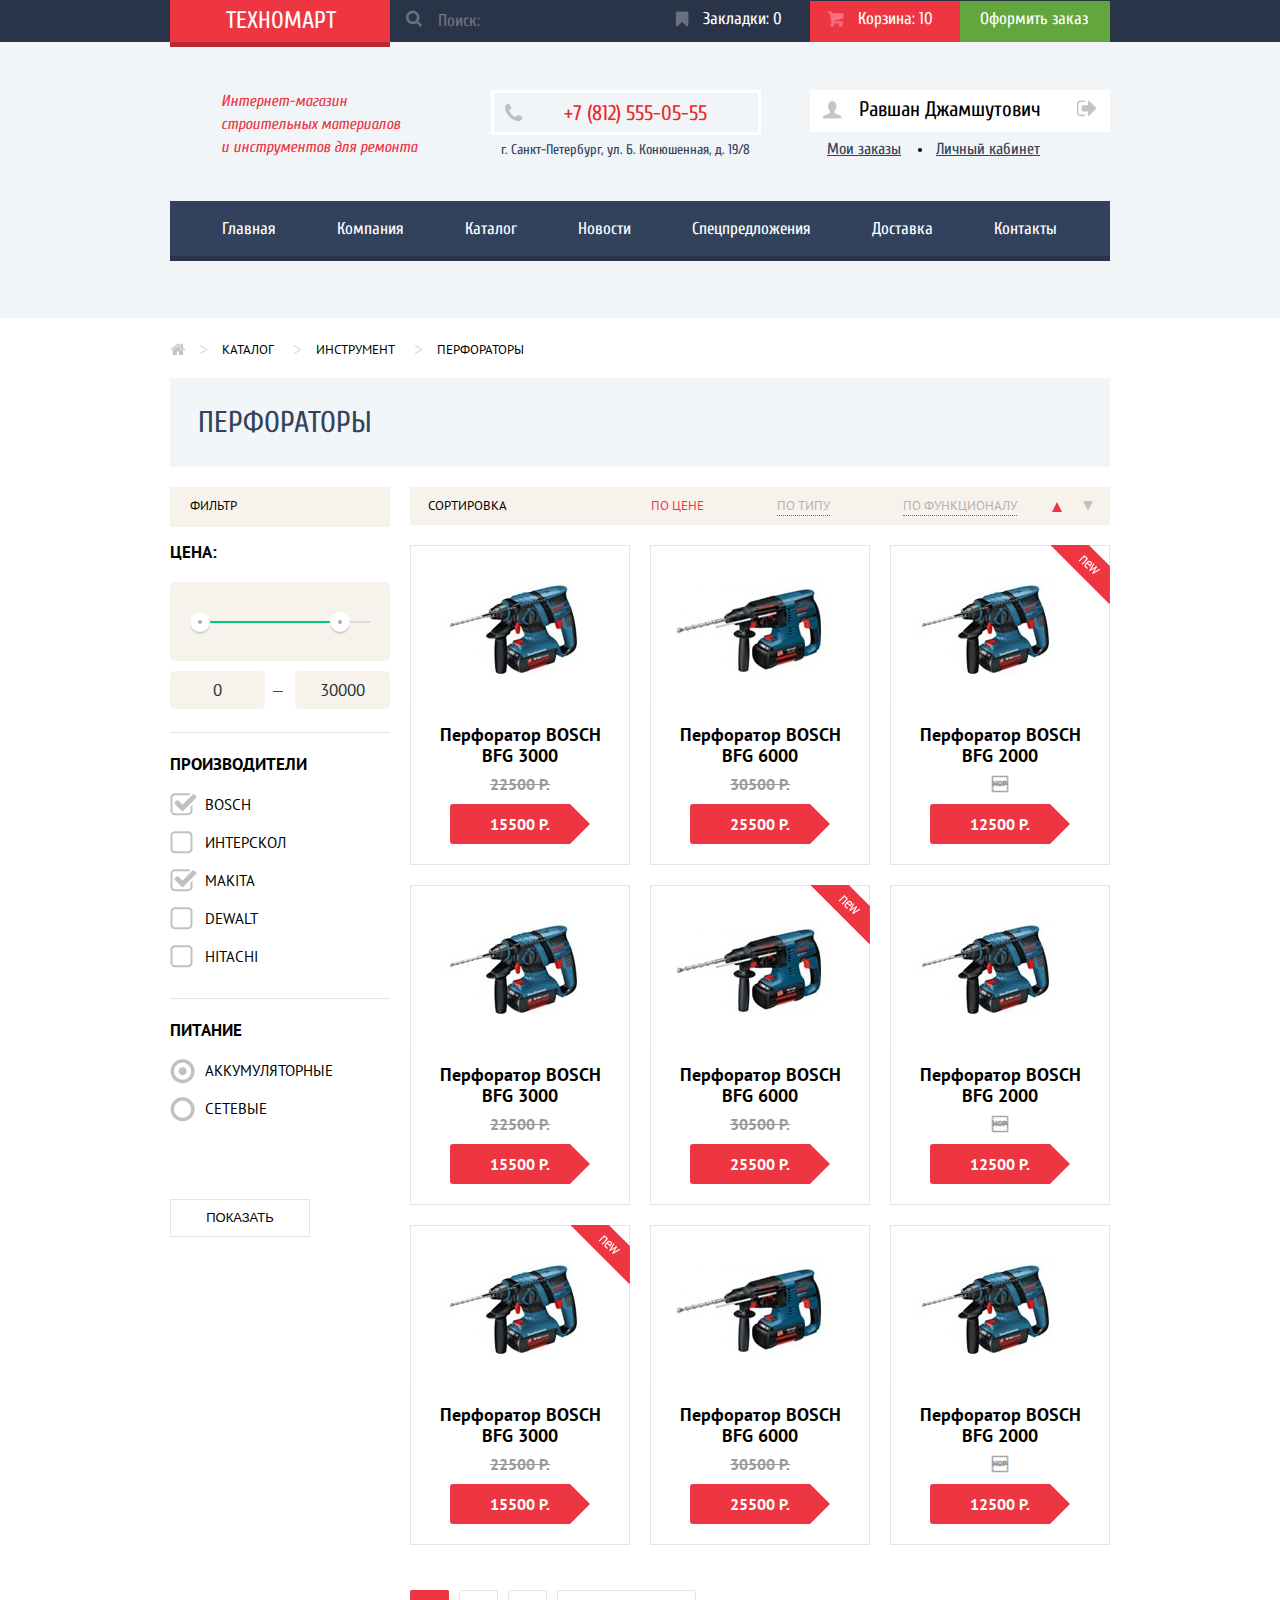
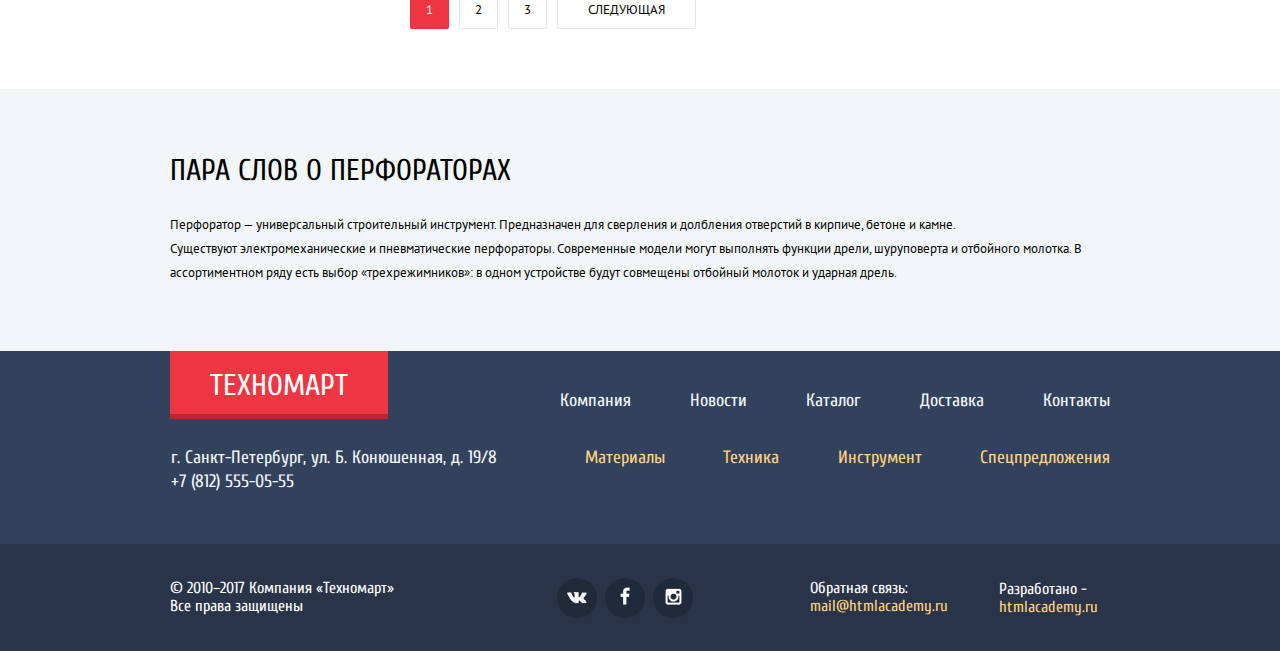
==== commit 0d28200f: "Декоративные элементы" ====
--- a/catalog.html
+++ b/catalog.html
@@ -103,38 +103,38 @@
                 <ul class="brends-list">
                   <li class="brends-item">
                     <input type="checkbox" checked id="bosch">
-                    <label for="bosch"><span></span>BOSCH</label>
+                    <label for="bosch">BOSCH</label>
                   </li>
                   <li class="brends-item">
                     <input type="checkbox" id="interscol">
-                    <label for="interscol"><span></span>ИНТЕРСКОЛ</label>
+                    <label for="interscol">ИНТЕРСКОЛ</label>
                   </li>
                   <li class="brends-item">
                     <input type="checkbox" checked id="makita">
-                    <label for="makita"><span></span>MAKITA</label>
+                    <label for="makita">MAKITA</label>
                   </li>
                   <li class="brends-item">
                     <input type="checkbox" id="dewalt">
-                    <label for="dewalt"><span></span>DEWALT</label>
+                    <label for="dewalt">DEWALT</label>
                   </li>
                   <li class="brends-item">
                     <input type="checkbox" id="hitachi">
-                    <label for="hitachi"><span></span>HITACHI</label>
+                    <label for="hitachi">HITACHI</label>
                   </li>
                 </ul>
               </section>
               <section class="option energy">
                 <h2 class="option-title">Питание</h2>
-                <div class="energy-list">
-                  <div class="energy-item">
-                    <input type="radio" id="accumulator" class="radio">
+                <ul class="energy-list">
+                  <li class="energy-item">
+                    <input type="radio" id="accumulator" name="radio" checked>
                     <label for="accumulator">Аккумуляторные</label>
-                  </div>
-                  <div class="energy-item">
-                    <input type="radio" id="network" class="radio">
+                  </li>
+                  <li class="energy-item">
+                    <input type="radio" id="network" name="radio">
                     <label for="network">Сетевые</label>
-                  </div>
-                </div>
+                  </li>
+                </ul>
               </section>
               <input type="submit" value="Показать" class="catalog-submit">
             </form>
--- a/css/style.css
+++ b/css/style.css
@@ -875,8 +875,17 @@
 }
 .service-slider {
   width: 240px;
-  background: url("../img/layer.png") no-repeat right;
+  position: relative;
   padding: 45px 0;
+}
+.service-slider::before {
+  content: "";
+  position: absolute;
+  top: 8px;
+  left: 230px;
+  width: 10px;
+  height: 272px;
+  background: transparent url("../img/layer.png") no-repeat;
 }
 .slider-service-hide {
   display: none;
@@ -1086,7 +1095,7 @@
 }
 .range-controls {
   position: relative;
-  height: 41px;
+  height: 40px;
   padding-top: 39px;
   padding-right: 20px;
   padding-left: 20px;
@@ -1182,20 +1191,28 @@
 .brends-item input[type="checkbox"] {
   display: none;
 }
-.brends-item input[type="checkbox"] + label span {
-  display:inline-block;
+.brends-item input[type="checkbox"] + label {
+  position: relative;
+  padding-left: 35px;
+}
+.brends-item input[type="checkbox"] + label::before {
+  position: absolute;
+  content: " ";
+  left: 0;
   width: 27px;
   height: 23px;
-  vertical-align: middle;
   background: url("../img/spritesheet.png") no-repeat;
   background-position: -106px -15px;
   cursor:pointer;
 }
-.brends-item label span {
-  margin-right: 5px;
-}
-.brends-item input[type="checkbox"]:checked + label span {
+.brends-item input[type="checkbox"] + label:hover::before {
+  background-position: -159px -15px;
+}
+.brends-item input[type="checkbox"]:checked + label::before {
   background-position: -15px -68px;
+}
+.brends-item input[type="checkbox"]:checked + label:hover::before {
+  background-position: -72px -68px;
 }
 .energy {
   min-height: 200px;
@@ -1209,6 +1226,32 @@
   padding-bottom: 15px;
   line-height: 23px;
   text-transform: uppercase;
+}
+.energy-item input[type="radio"] {
+  display: none;
+}
+.energy-item input[type="radio"] + label {
+  position: relative;
+  padding-left: 35px;
+}
+.energy-item input[type="radio"] + label::before {
+  position: absolute;
+  content: " ";
+  left: 0;
+  width: 25px;
+  height: 25px;
+  background: url("../img/spritesheet.png") no-repeat;
+  background-position: -129px -68px;
+  cursor:pointer;
+}
+.energy-item input[type="radio"] + label:hover::before {
+  background-position: -70px -123px;
+}
+.energy-item input[type="radio"]:checked + label::before {
+  background-position: -184px -68px;
+}
+.energy-item input[type="radio"]:checked + label:hover::before {
+  background-position: -15px -123px;
 }
 .catalog-submit {
   font-size: 13px;
@@ -1247,7 +1290,7 @@
 .sorting-item {
   color: #b2b2b2;
   border-bottom: 1px dotted #ee3643;
-  margin-left: 60px;
+  margin-left: 55px;
 }
 .sorting-item:first-child {
   margin-left: 0;
@@ -1306,11 +1349,8 @@
 .sorting-item-down:hover::before {
   border-top-color: #000000;
 }
-.sorting-item-up::before .sorting-active {
+.sorting-active::before {
   border-bottom-color: #ee3643;
-}
-.sorting-item-down::before .sorting-active {
-  border-top-color: #ee3643;
 }
 .catalog-item-layout .top-item {
   margin-top: 20px;
@@ -1356,7 +1396,7 @@
   margin-top: 70px;
   background: #f2f6f8;
   width: auto;
-  padding-bottom: 55px;
+  padding-bottom: 53px;
 }
 .main-bottom {
   padding-top: 70px;
@@ -1423,16 +1463,18 @@
   background-color: #293449;
 }
 .footer-bottom-layout {
-  display: flex;
   height: 107px;
-  align-items: center;
 }
 .footer-copyright {
   width: 310px;
+  padding-top: 19px;
+  float: left;
 }
 .footer-social {
-  width: 310px;
-  padding-left: 116px;
+  width: 289px;
+  padding-top: 34px;
+  text-align: center;
+  float: left;
 }
 .social-btn {
   display: inline-block;
@@ -1459,7 +1501,10 @@
   background-position: -3px -243px;
 }
 .footer-email {
-  width: 180px;
+  width: 150px;
+  padding-top: 19px;
+  margin-left: 41px;
+  float: left;
 }
 .footer-link {
   color: #ffd180;
@@ -1473,7 +1518,9 @@
 }
 
 .footer-creator {
-  width: 140px;
+  width: 122px;
+  padding-top: 20px;
+  float: right;
 }
 .footer-creator p {
   margin-left: 11px;
@@ -1483,3 +1530,43 @@
   height: 430px;
   display: none;
 }
+.modal-content-map {
+  position: fixed;
+  display: none;
+  top: 50%;
+  left: 50%;
+  width: 940px;
+  height: 446px;
+  margin-top: -280px;
+  margin-left: -470px;
+  background: #e9e5dc url("../img/map-big.jpg");
+  box-shadow: 0 30px 50px rgba(0, 0, 0, 0.7);
+}
+.modal-content-close {
+  position: absolute;
+  top: 0;
+  right: -34px;
+  width: 22px;
+  height: 22px;
+  font-size: 0;
+  background-color: transparent;
+  border: 0;
+  cursor: pointer;
+}
+.modal-content-close::before,
+.modal-content-close::after {
+  content: "";
+  position: absolute;
+  top: 10px;
+  left: -35px;
+  width: 19px;
+  height: 3px;
+  background-color: #ee3643;
+  border-radius: 1px;
+}
+.modal-content-close::before {
+  transform: rotate(45deg);
+}
+.modal-content-close::after {
+  transform: rotate(-45deg);
+}
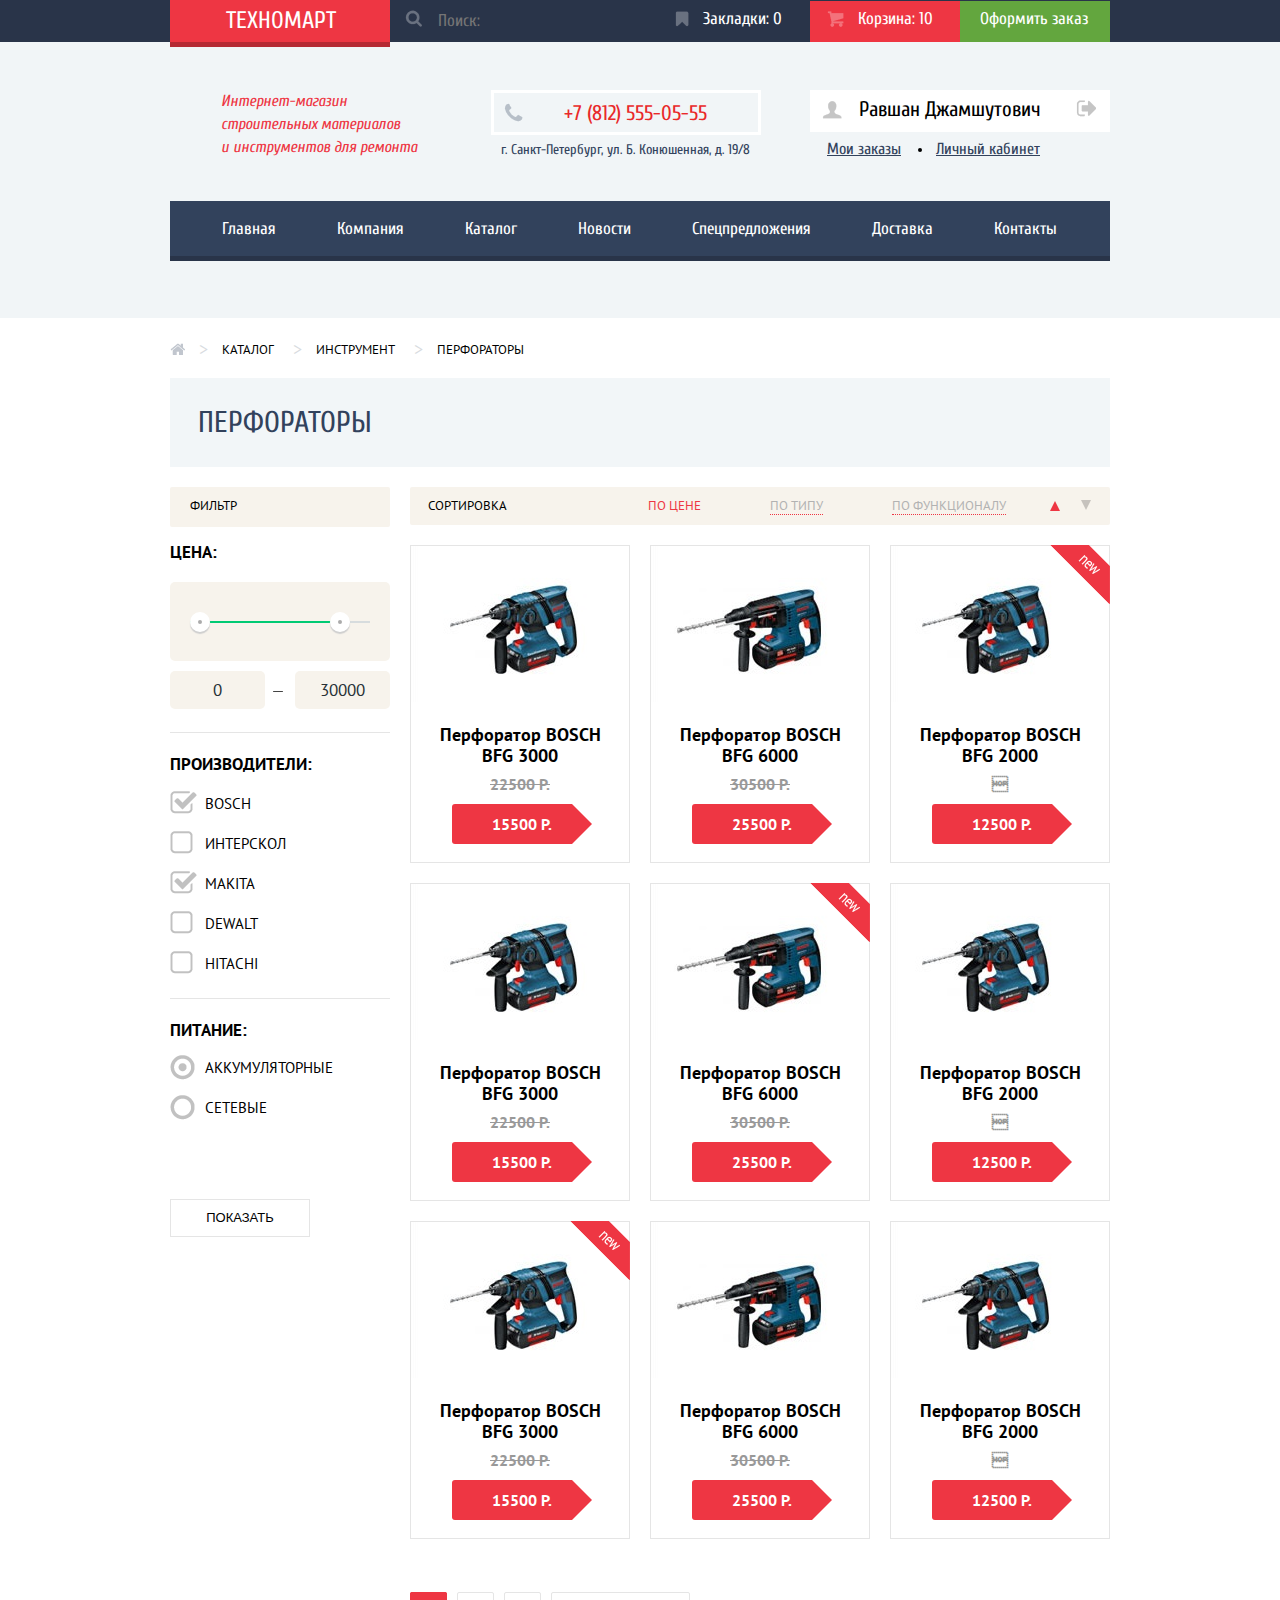
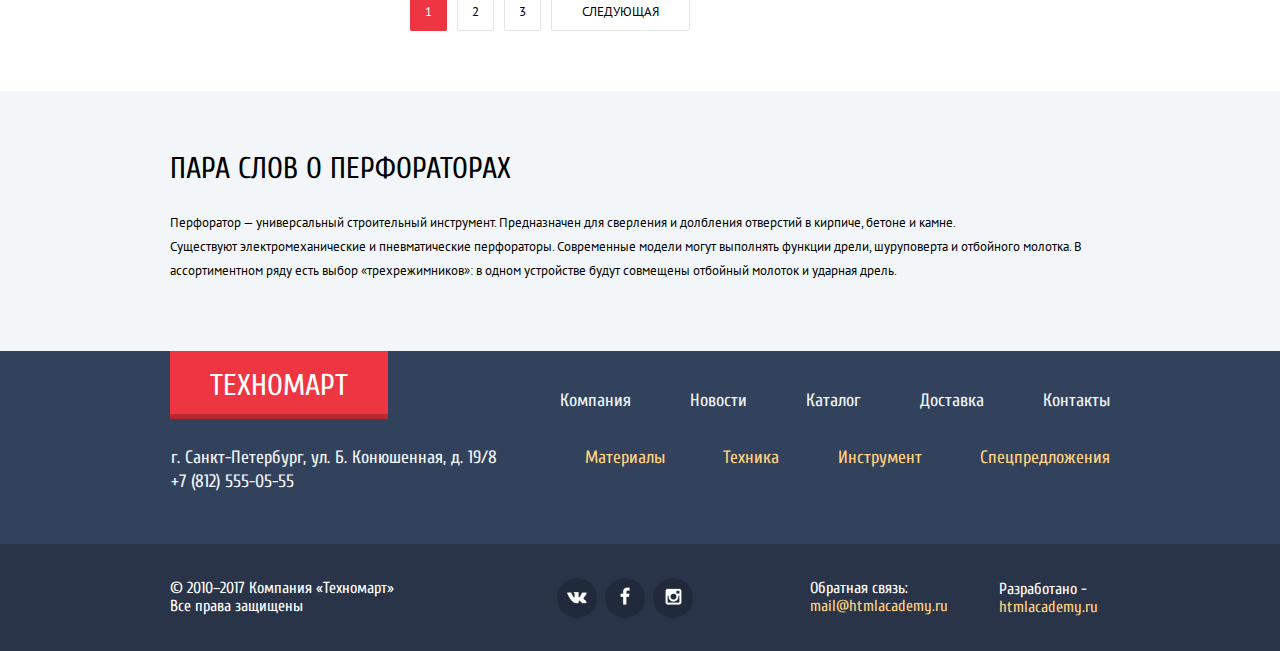
==== commit 5bef31d6: "Декоративные элементы" ====
--- a/catalog.html
+++ b/catalog.html
@@ -99,7 +99,7 @@
                 </div>
               </div>
               <section class="option brends">
-                <h2 class="option-title">Производители</h2>
+                <h2 class="option-title">Производители:</h2>
                 <ul class="brends-list">
                   <li class="brends-item">
                     <input type="checkbox" checked id="bosch">
@@ -124,7 +124,7 @@
                 </ul>
               </section>
               <section class="option energy">
-                <h2 class="option-title">Питание</h2>
+                <h2 class="option-title">Питание:</h2>
                 <ul class="energy-list">
                   <li class="energy-item">
                     <input type="radio" id="accumulator" name="radio" checked>
@@ -142,11 +142,17 @@
           <div class="catalog-right">
             <div class="sorting">
               <p>Сортировка</p>
-              <div class="sorting-left">
-                <a class="sorting-item active-sorting">По цене</a>
-                <a class="sorting-item" href="#">По типу</a>
-                <a class="sorting-item" href="#">По функционалу</a>
-              </div>
+              <ul class="sorting-left">
+                <li class="sorting-left-item">
+                  <a class="sorting-item active-sorting">По цене</a>
+                </li>
+                <li class="sorting-left-item">
+                  <a class="sorting-item" href="#">По типу</a>
+                </li>
+                <li class="sorting-left-item">
+                  <a class="sorting-item last-sorting" href="#">По функционалу</a>
+                </li>
+              </ul>
               <div class="sorting-right">
                 <a class="sorting-item-up sorting-active" href="#">По возрастанию</a>
                 <a class="sorting-item-down" href="#">По убыванию</a>
@@ -336,11 +342,13 @@
         </div>
       </div>
     </footer>
-    <div class="modal-write">
-      <a href="#close" title="Закрыть" class="close">X</a>
-      <p>Товар добавлен в корзину!</p>
-      <a class="modal-write-btn" href="#">Оформить заказ</a>
-      <a class="modal-write-btn" href="#">Продолжить покупки</a>
+    <div class="modal-basket">
+      <button class="modal-content-close" type="button" title="Закрыть">Закрыть</button>
+      <div class="modal-basket-title">Товар добавлен в корзину!</div>
+      <div class="modal-basket-btn">
+        <a class="modal-write-btn-1" href="#">Оформить заказ</a>
+        <a class="modal-write-btn-2" href="#">Продолжить покупки</a>
+      </div>
     </div>
   </body>
 </html>
--- a/css/style.css
+++ b/css/style.css
@@ -774,7 +774,8 @@
   position: relative;
   width: 80px;
   margin: 10px auto;
-  margin-bottom: 20px;
+  margin-left: 41px;
+  margin-bottom: 18px;
   padding: 10px 30px;
   color: #ffffff;
   background: #ee3643;
@@ -1174,6 +1175,7 @@
   font-weight: bold;
   text-transform: uppercase;
   margin-top: 16px;
+  margin-bottom: 12px;
 }
 .brends {
   height: 265px;
@@ -1181,12 +1183,13 @@
 }
 .brends-list {
   margin: 14px 0;
+  margin-top: 12px;
   padding: 0;
   list-style: none;
 }
 .brends-item {
   padding-bottom: 15px;
-  line-height: 23px;
+  line-height: 25px;
 }
 .brends-item input[type="checkbox"] {
   display: none;
@@ -1217,14 +1220,18 @@
 .energy {
   min-height: 200px;
 }
+.energy .option-title {
+  margin-bottom: 10px;
+}
 .energy-list {
   margin: 14px 0;
+  margin-top: 10px;
   padding: 0;
   list-style: none;
 }
 .energy-item {
   padding-bottom: 15px;
-  line-height: 23px;
+  line-height: 25px;
   text-transform: uppercase;
 }
 .energy-item input[type="radio"] {
@@ -1269,23 +1276,31 @@
 }
 .sorting {
   font-size: 13px;
-  display: flex;
   background-color: #f7f3ec;
   text-transform: uppercase;
-  align-items: center;
   border-radius: 2px;
   height: 38px;
 }
 .sorting p {
   width: 220px;
   padding-left: 18px;
+  float: left;
+  margin: 0;
+  padding-top: 10px;
 }
 .sorting-left {
-  display: flex;
   width: 375px;
-  margin-left: 8px;
-  justify-content: space-between;
-  align-items: center;
+  margin: 0;
+  padding: 0;
+  padding-top: 10px;
+  float: left;
+  font-size: 0;
+}
+.sorting-left-item {
+  display: inline-block;
+  vertical-align: top;
+  font-size: 13px;
+  min-width: 122px;
 }
 .sorting-item {
   color: #b2b2b2;
@@ -1309,7 +1324,8 @@
 }
 .sorting-right {
   width: 70px;
-  margin-left: 25px;
+  float: right;
+  padding-top: 7px;
 }
 .sorting-item-up {
   position: relative;
@@ -1357,13 +1373,13 @@
 }
 .navigation {
   font-size: 13px;
-  margin-top: 56px;
+  margin-top: 64px;
 }
 .page-number {
-  width: 38px;
-  height: 38px;
-  text-transform: uppercase;
-  padding: 10px 15px;
+  min-width: 38px;
+  height: 36px;
+  text-transform: uppercase;
+  padding: 10px 14px;
   border: 1px solid #e5e5e5;
   border-radius: 2px;
   margin-right: 7px;
@@ -1396,10 +1412,10 @@
   margin-top: 70px;
   background: #f2f6f8;
   width: auto;
-  padding-bottom: 53px;
+  padding-bottom: 55px;
 }
 .main-bottom {
-  padding-top: 70px;
+  padding-top: 66px;
   padding-bottom: 5px;
   text-transform: uppercase;
   font-weight: normal;
@@ -1526,9 +1542,107 @@
   margin-left: 11px;
 }
 .modal-write {
-  width: 620px;
+  display: none;
+  position: fixed;
+  top: 50%;
+  left: 50%;
+  width: 613px;
   height: 430px;
-  display: none;
+  margin-top: -280px;
+  margin-left: -170px;
+  background: #ffffff;
+  border-top: 7px solid #ee3643;
+}
+.modal-content-close {
+  position: absolute;
+  top: 0;
+  right: -34px;
+  width: 22px;
+  height: 22px;
+  font-size: 0;
+  background-color: transparent;
+  border: 0;
+  cursor: pointer;
+}
+.modal-content-close::before,
+.modal-content-close::after {
+  content: "";
+  position: absolute;
+  top: 10px;
+  left: -35px;
+  width: 19px;
+  height: 3px;
+  background-color: #ee3643;
+  border-radius: 1px;
+}
+.modal-content-close::before {
+  transform: rotate(45deg);
+}
+.modal-content-close::after {
+  transform: rotate(-45deg);
+}
+.modal-write-form {
+  margin-top: 55px;
+  padding-left: 80px;
+  padding-right: 80px;
+  display: flex;
+  flex-wrap: wrap;
+}
+.user-name,
+.user-email,
+.user-comment {
+  width: 220px;
+  margin-bottom: 13px;
+}
+.modal-write-form input[type="text"],
+.modal-write-form input[type="email"] {
+  width: 161px;
+  font-size: 13px;
+  line-height: 18px;
+  margin: 0;
+  margin-bottom: 10px;
+  padding: 10px 15px;
+  padding-right: 40px;
+  font-family: "PT Sans", "Arial", sans-serif;
+  color: #999999;
+  background-color: #ffffff;
+  border: 2px solid #d7dcde;
+  border-radius: 4px;
+}
+.modal-write-form input[type="text"] {
+  margin-right: 20px;
+  padding-right: 20px;
+}
+.modal-write-form textarea {
+  width: 456px;
+  font-size: 13px;
+  line-height: 18px;
+  margin: 0;
+  margin-bottom: 10px;
+  padding: 10px 15px;
+  padding-right: 40px;
+  font-family: "PT Sans", "Arial", sans-serif;
+  color: #999999;
+  background-color: #ffffff;
+  border: 2px solid #d7dcde;
+  border-radius: 4px;
+}
+.write-submit {
+  background: #f1f1f1;
+  padding: 0 80px;
+}
+.write-btn {
+  padding: 10px 198px;
+  margin: 37px 0;
+  border: none;
+  border-radius: 2px;
+  text-transform: uppercase;
+}
+.write-btn:hover {
+  background: #ca2c37;
+}
+.write-btn:active {
+  background: #ba2732;
 }
 .modal-content-map {
   position: fixed;
@@ -1542,31 +1656,50 @@
   background: #e9e5dc url("../img/map-big.jpg");
   box-shadow: 0 30px 50px rgba(0, 0, 0, 0.7);
 }
-.modal-content-close {
-  position: absolute;
-  top: 0;
-  right: -34px;
-  width: 22px;
-  height: 22px;
-  font-size: 0;
-  background-color: transparent;
-  border: 0;
-  cursor: pointer;
-}
-.modal-content-close::before,
-.modal-content-close::after {
-  content: "";
-  position: absolute;
-  top: 10px;
-  left: -35px;
-  width: 19px;
-  height: 3px;
-  background-color: #ee3643;
-  border-radius: 1px;
-}
-.modal-content-close::before {
-  transform: rotate(45deg);
-}
-.modal-content-close::after {
-  transform: rotate(-45deg);
-}
+.modal-basket {
+  display: none;
+  position: fixed;
+  top: 50%;
+  left: 50%;
+  width: 620px;
+  height: 275px;
+  margin-top: -280px;
+  margin-left: -170px;
+  background: #ffffff;
+  border-top: 7px solid #ee3643;
+}
+.modal-basket-title {
+  font-size: 30px;
+  margin: 60px;
+  margin-bottom: 110px;
+  padding-left: 115px;
+  position: relative;
+}
+.modal-basket-title::before {
+  position: absolute;
+  content: " ";
+  left: 20px;
+  top: -20px;
+  width: 66px;
+  height: 66px;
+  background: url("../img/addition.png") no-repeat;
+}
+.modal-basket-btn {
+  background: #f1f1f1;
+  padding: 35px 60px;
+}
+.modal-write-btn-1 {
+  padding: 10px 40px;
+  border-radius: 2px;
+  text-transform: uppercase;
+  background: #ee3643;
+  color: #ffffff;
+  margin-right: 20px;
+}
+.modal-write-btn-2 {
+  padding: 10px 40px;
+  border-radius: 2px;
+  text-transform: uppercase;
+  background: #ffffff;
+  color: #000000;
+}
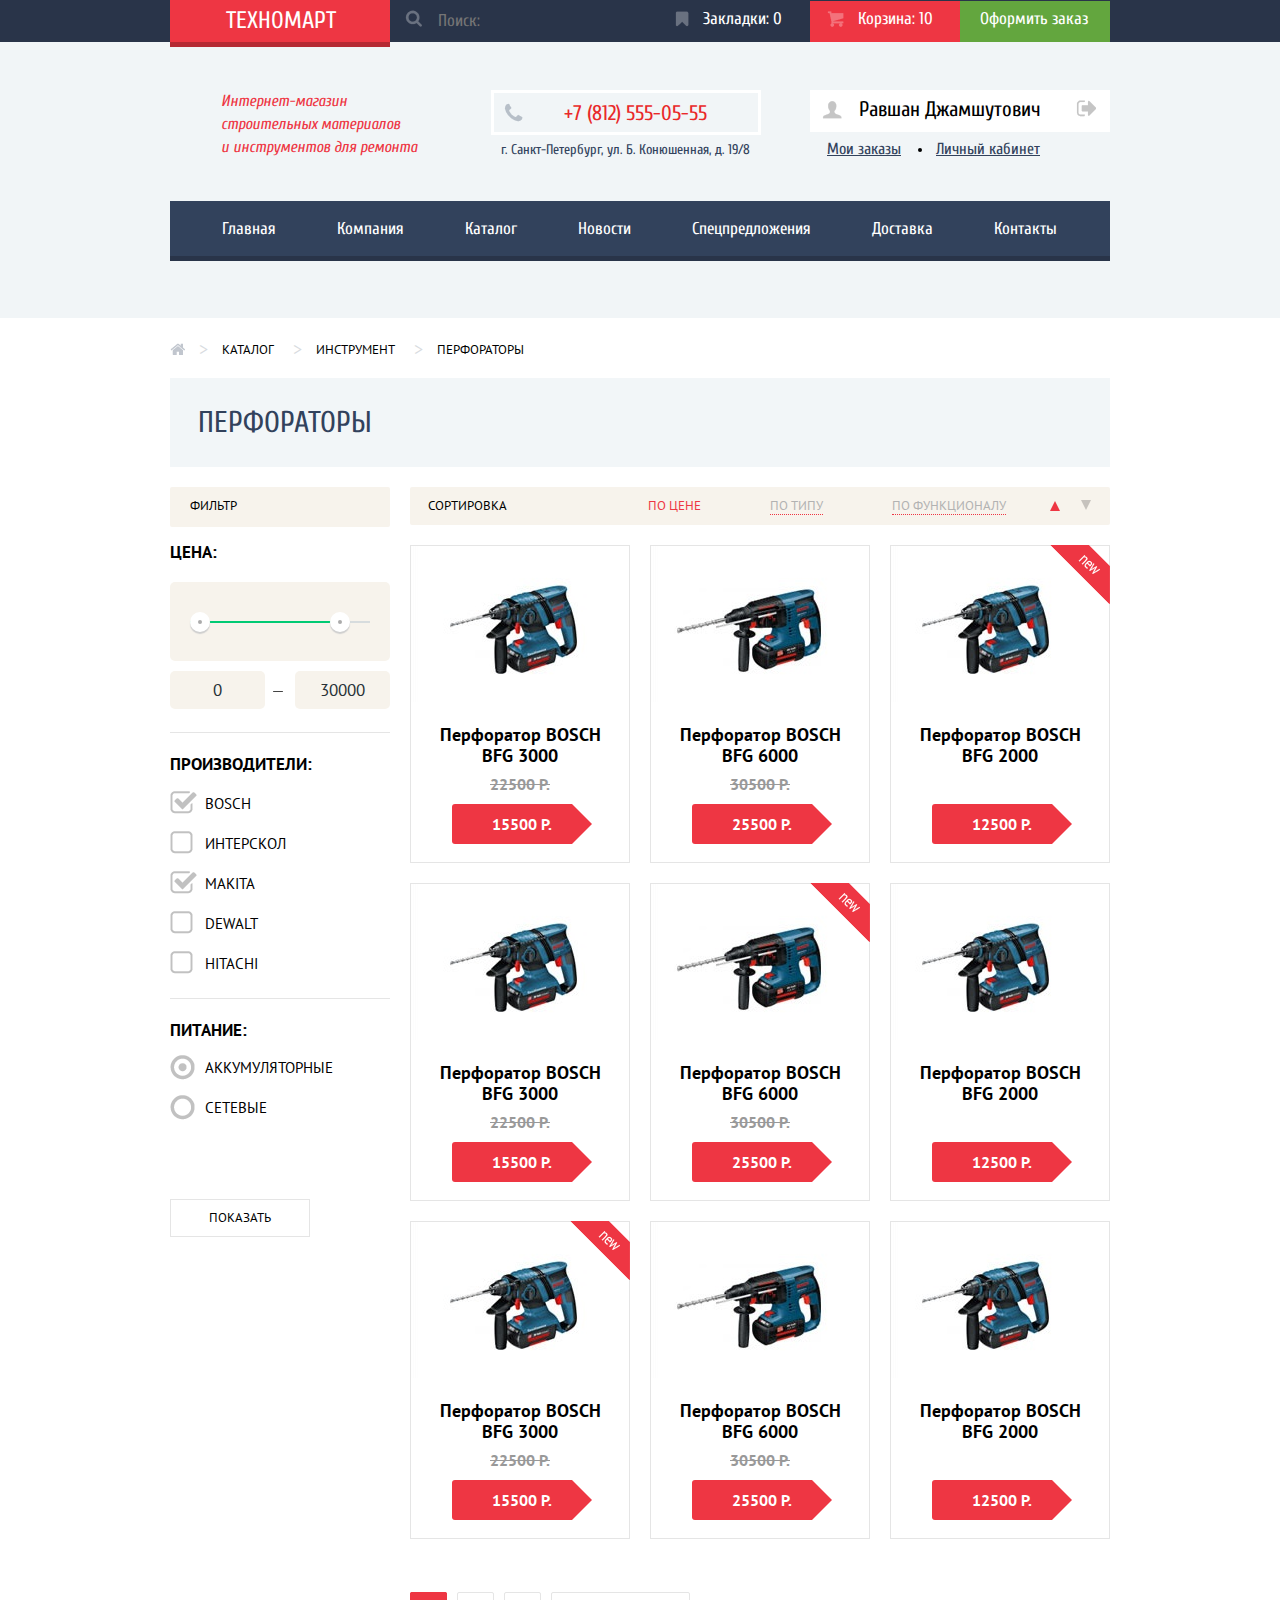
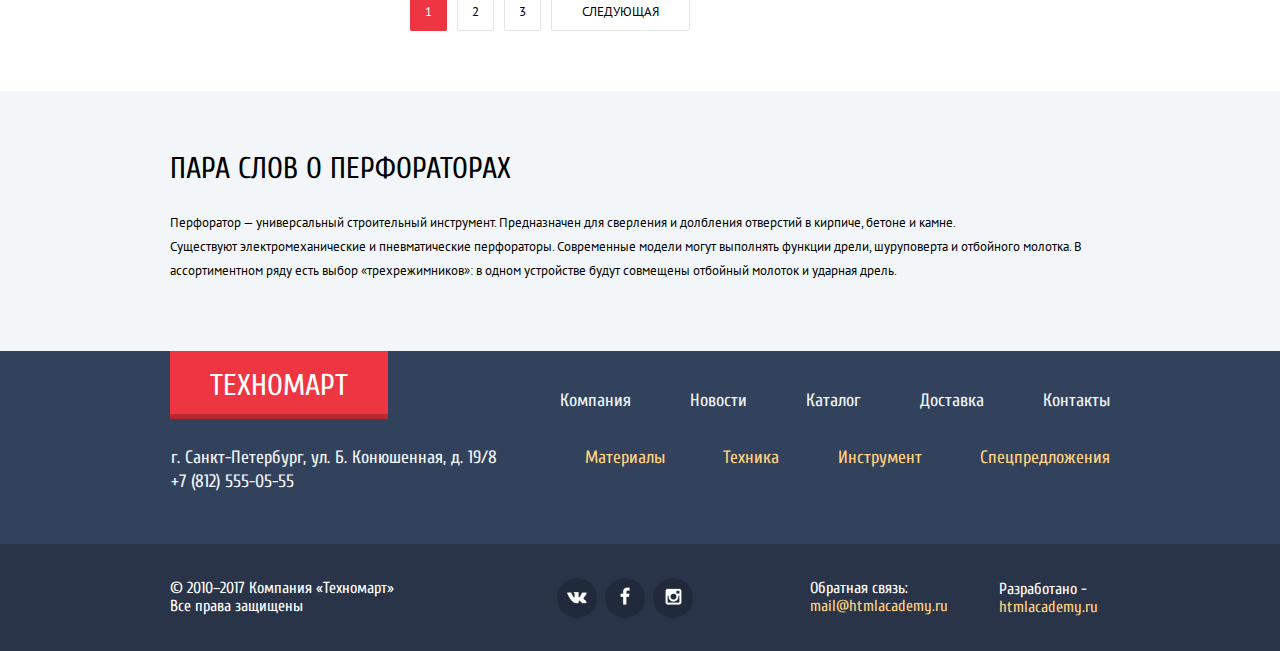
==== commit 92a009e9: "123" ====
--- a/catalog.html
+++ b/catalog.html
@@ -193,7 +193,7 @@
                   <img src="img/bfg-2000.jpg" width="218" height="156" alt="Перфоратор BOSH BFG 2000">
                 </div>
                 <h3><a  class="top-item-title" href="#">Перфоратор BOSCH BFG&nbsp;2000</a></h3>
-                <div class="top-item-sale">&#129;</div>
+                <div class="top-item-sale"></div>
                 <div class="top-item-price">12500 р.</div>
               </article>
               <article class="top-item">
@@ -230,7 +230,7 @@
                   <img src="img/bfg-2000.jpg" width="218" height="156" alt="Перфоратор BOSH BFG 2000">
                 </div>
                 <h3><a  class="top-item-title" href="#">Перфоратор BOSCH BFG&nbsp;2000</a></h3>
-                <div class="top-item-sale">&#129;</div>
+                <div class="top-item-sale"></div>
                 <div class="top-item-price">12500 р.</div>
               </article>
               <article class="top-item">
@@ -267,7 +267,7 @@
                   <img src="img/bfg-2000.jpg" width="218" height="156" alt="Перфоратор BOSH BFG 2000">
                 </div>
                 <h3><a  class="top-item-title" href="#">Перфоратор BOSCH BFG&nbsp;2000</a></h3>
-                <div class="top-item-sale">&#129;</div>
+                <div class="top-item-sale"></div>
                 <div class="top-item-price">12500 р.</div>
               </article>
               <div class="navigation">
--- a/css/style.css
+++ b/css/style.css
@@ -1269,6 +1269,7 @@
   height: 38px;
   cursor: pointer;
   border: 1px solid #e5e5e5;
+  font-family: "PT Sans", "Verdana", sans-serif;
 }
 .catalog-right {
   width: 700px;
@@ -1548,8 +1549,7 @@
   left: 50%;
   width: 613px;
   height: 430px;
-  margin-top: -280px;
-  margin-left: -170px;
+  transform: translate(-50%,-50%);
   background: #ffffff;
   border-top: 7px solid #ee3643;
 }
@@ -1651,8 +1651,7 @@
   left: 50%;
   width: 940px;
   height: 446px;
-  margin-top: -280px;
-  margin-left: -470px;
+  transform: translate(-50%,-50%);
   background: #e9e5dc url("../img/map-big.jpg");
   box-shadow: 0 30px 50px rgba(0, 0, 0, 0.7);
 }
@@ -1663,8 +1662,7 @@
   left: 50%;
   width: 620px;
   height: 275px;
-  margin-top: -280px;
-  margin-left: -170px;
+  transform: translate(-50%,-50%);
   background: #ffffff;
   border-top: 7px solid #ee3643;
 }
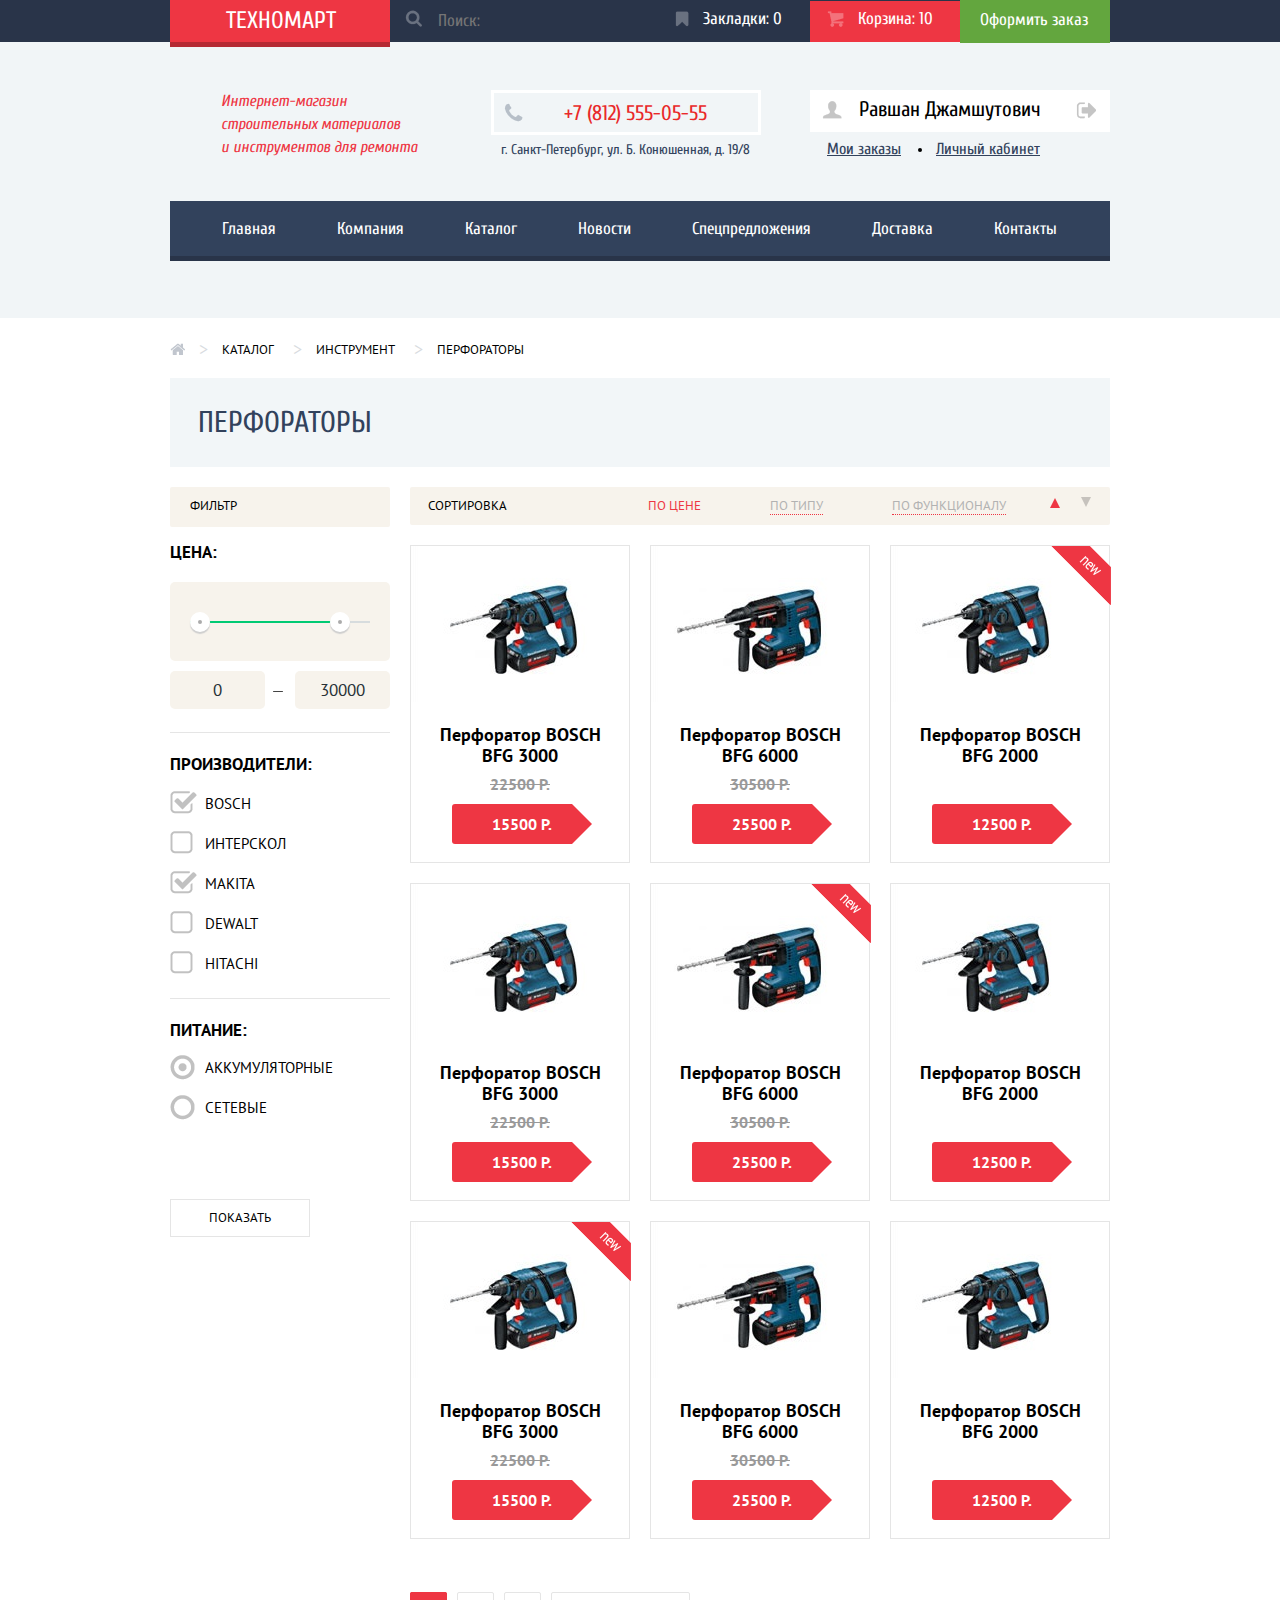
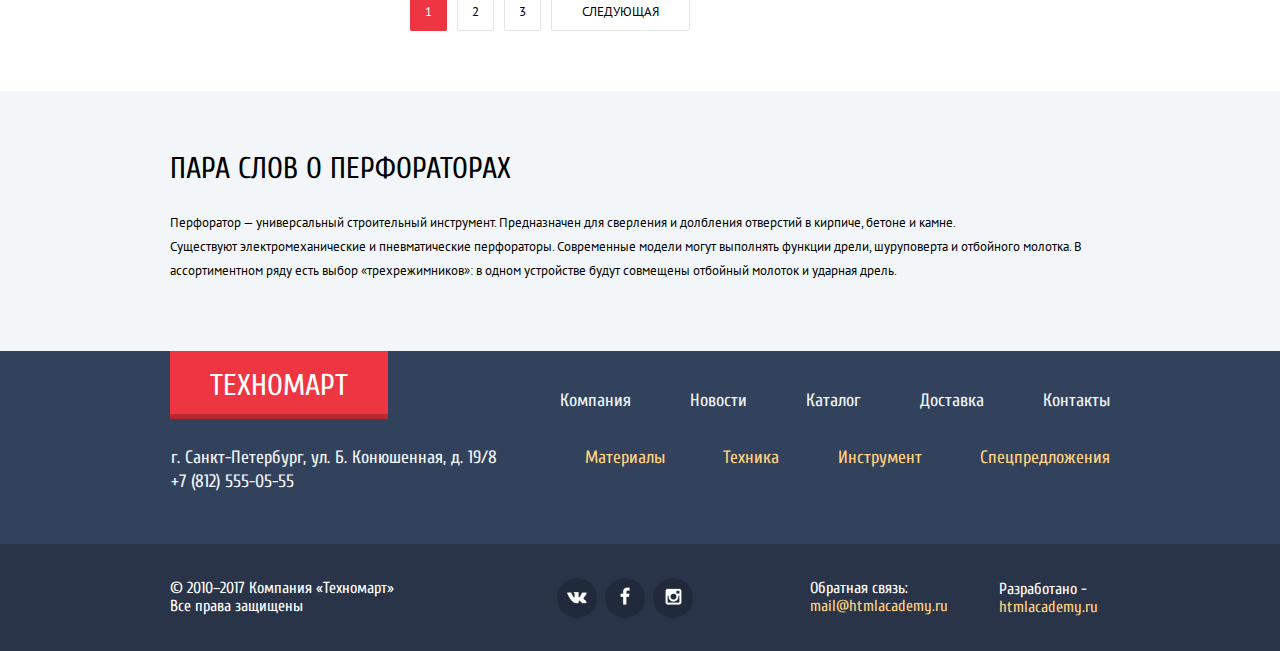
==== commit 2ffc6641: "123" ====
--- a/catalog.html
+++ b/catalog.html
@@ -5,7 +5,8 @@
     <title>HTML Academy: Техномарт</title>
     <link href="https://fonts.googleapis.com/css?family=PT+Sans:400,400i,700,700i&amp;subset=cyrillic" rel="stylesheet">
     <link href="https://fonts.googleapis.com/css?family=Cuprum:400,400i,700,700i&amp;subset=cyrillic" rel="stylesheet">
-    <link href="css/style.css" rel="stylesheet">
+    <link rel="stylesheet" href="css/normalize.css">
+    <link href="css/min-style.css" rel="stylesheet">
   </head>
   <body>
     <header class="page-header">
@@ -183,8 +184,7 @@
                 <div class="top-item-sale">30500 р.</div>
                 <div class="top-item-price">25500 р.</div>
               </article>
-              <article class="top-item">
-                <div class="new-item">новинка</div>
+              <article class="top-item top-new">
                 <div class="top-item-btn">
                   <a class="item-buy" href="#">Купить</a>
                   <a class="item-bookmark" href="#">В закладки</a>
@@ -208,8 +208,7 @@
                 <div class="top-item-sale">22500 р.</div>
                 <div class="top-item-price">15500 р.</div>
               </article>
-              <article class="top-item">
-                <div class="new-item">новинка</div>
+              <article class="top-item top-new">
                 <div class="top-item-btn">
                   <a class="item-buy" href="#">Купить</a>
                   <a class="item-bookmark" href="#">В закладки</a>
@@ -233,8 +232,7 @@
                 <div class="top-item-sale"></div>
                 <div class="top-item-price">12500 р.</div>
               </article>
-              <article class="top-item">
-                <div class="new-item">новинка</div>
+              <article class="top-item top-new">
                 <div class="top-item-btn">
                   <a class="item-buy" href="#">Купить</a>
                   <a class="item-bookmark" href="#">В закладки</a>
@@ -350,5 +348,6 @@
         <a class="modal-write-btn-2" href="#">Продолжить покупки</a>
       </div>
     </div>
+    <script src="js/min-script.js"></script>
   </body>
 </html>
--- a/css/min-style.css
+++ b/css/min-style.css
@@ -0,0 +1 @@
+html,body{min-width:960px;margin:0;padding:0;font-family:"Cuprum","Arial",sans-serif;font-size:17px;line-height:18px;color:#000;background-color:#fff}.container{width:940px;padding:0 10px;margin:0 auto}a{text-decoration:none;color:inherit}.page-header{color:#fff;background-color:#f1f5f7}.top-header{height:42px;background-color:#293449}.top-header-layout{display:-webkit-box;display:-ms-flexbox;display:flex;height:42px;-webkit-box-align:center;-ms-flex-align:center;align-items:center}.header-logo{width:220px;background-color:#ee3643;min-height:42px;box-shadow:0 5px 0 0 #b52933}.header-logo:hover{background-color:#ca2c37;box-shadow:0 5px 0 0 #9a212a}.header-logo:active{background-color:#ba2732;box-shadow:0 5px 0 0 #8e1e26}.header-logo-link{display:block;font-size:24px;line-height:24px;padding:9px 56px}.search{width:270px;position:relative}.search input[type="search"]{width:270px;min-height:42px;padding-left:48px;padding-top:12px;padding-bottom:12px;font:inherit;color:#000;border:none;background-color:#293449}.search input[type="search"]:hover{background-color:#212a3a}.search input[type="search"]:focus{background-color:#fff}.search::before input[type="search"]:focus{background-position:-65px -205px}.search-btn{display:none}.search::before{content:"";position:absolute;top:10px;left:15px;width:20px;height:20px;background:transparent url(../img/spritesheet.png) no-repeat;background-position:-239px -111px;opacity:.3}.search:hover::before{opacity:1}.search:focus::before{background-position:-65px -205px}.marker,.basket,.make-order{width:170px;position:relative}.marker .header-link{display:block;padding:14px 20px;padding-left:43px;padding-top:9px}.marker .header-link:hover{background-color:#212a3a}.marker .header-link:active{background-color:#161d29}.marker .header-link::before{content:"";position:absolute;top:10px;left:15px;width:20px;height:20px;background:transparent url(../img/spritesheet.png) no-repeat;background-position:-62px -15px;opacity:.3}.marker .header-link:hover::before{opacity:1}.marker .header-link:active::before{opacity:.5}.basket .header-link{display:block;padding:14px 20px;padding-left:48px;padding-top:9px}.basket .header-link:hover{background-color:#212a3a}.basket .header-link:active{background-color:#161d29}.basket .header-link::before{content:"";position:absolute;top:10px;left:17px;width:20px;height:20px;background:transparent url(../img/spritesheet.png) no-repeat;background-position:-15px -15px;opacity:.3}.basket .header-link:hover::before{opacity:1}.basket .header-link:active::before{opacity:.5}.basket-catalog{background:#ee3643}.make-order{background-color:#63a63e}.make-order:hover{background-color:#5fbb2d}.make-order:active{background-color:#518534}.make-order .header-link{display:block;padding:14px 20px;padding-top:11px}.header-link{display:block;padding:14px 20px}.middle-header{padding-bottom:10px;margin-bottom:60px;min-height:218px;background-color:#f1f5f7}.catalog-header{margin-bottom:0}.middle-header-layout{display:-webkit-box;display:-ms-flexbox;display:flex;min-height:111px;-webkit-box-pack:justify;-ms-flex-pack:justify;justify-content:space-between;margin-top:48px}.desk{width:205px;font-size:16px;line-height:23px;font-style:italic;color:#ee3643;padding-left:51px;padding-right:45px}.desk p{margin:0}.header-contacts{width:300px}.phone{font-size:21px;color:#e9292a;border:solid 3px #fff;width:264px;height:39px;position:relative}.phone p{margin:0;padding-left:70px;padding-top:11px}.phone p::before{content:"";position:absolute;top:10px;left:10px;width:20px;height:20px;background:transparent url(../img/spritesheet.png) no-repeat;background-position:-239px -62px}.header-adress{font-size:14px;line-height:24px;color:#32425c}.header-adress p{margin:0;margin-top:3px;padding-left:10px}.user-block{width:300px}.user-out{display:-webkit-box;display:-ms-flexbox;display:flex;-webkit-box-pack:justify;-ms-flex-pack:justify;justify-content:space-between}.user-btn{font-size:21px;color:#000;background:#fff}.login{width:66px;height:26px;background-color:#fff;margin-left:20px;position:relative;padding:14px 8px 5px 47px}.login:hover{color:#ee3643}.login:active{color:#e4e4e4}.login::before{content:"";position:absolute;top:14px;left:12px;width:20px;height:20px;background:transparent url(../img/spritesheet.png) no-repeat;background-position:-170px -123px}.login:hover::before{background-position:-125px -170px}.login:active::before{background-position:-170px -123px}.registration{width:102px;height:26px;background-color:#fff;padding:14px 24px 5px}.registration:hover{color:#ee3643}.registration:active{color:#e4e4e4}.profile{display:inline-block;vertical-align:middle;padding:10px;padding-bottom:14px;padding-left:49px;padding-right:0;position:relative}.profile::before{content:"";position:absolute;top:11px;left:12px;width:20px;height:20px;background:transparent url(../img/spritesheet.png) no-repeat;background-position:-15px -205px}.profile:hover::before{background-position:-65px -205px}.profile:active{color:#cacaca}.profile:active::before{background-position:-15px -205px}.exit{position:relative;display:inline-block;vertical-align:middle;min-width:25px;font-size:0}.exit::before{content:"";position:absolute;left:30px;width:20px;height:20px;background:transparent url(../img/spritesheet.png) no-repeat;background-position:-175px -170px}.exit:hover::before{background-position:-212px -15px}.exit:active::before{background-position:-175px -170px}.user-nav{padding-top:8px;font-size:16px;margin-left:17px}.user-info{text-decoration:underline;color:#32425c;padding-right:31px;position:relative}.user-info:first-child::after{content:"";position:absolute;width:4px;height:4px;border-radius:50%;background-color:#000;right:10px;top:8px}.user-info:hover{color:#ee3643}.user-info:active{color:#cacaca}.main-nav{display:-webkit-box;display:-ms-flexbox;display:flex;min-height:55px;-ms-flex-pack:distribute;justify-content:space-around;-webkit-box-align:center;-ms-flex-align:center;align-items:center;line-height:17px;background-color:#32425c;padding-left:21px;padding-right:22px;box-shadow:0 5px 0 0 #293449}.main-nav a{padding:19px 30px}.main-nav a:hover{background-color:#293449}.main-nav a:active{background-color:#1d2739;box-shadow:0 5px 0 0 #1d2739}.btn{font-size:14px;color:#fff;background-color:#ee3643}.promo{display:-webkit-box;display:-ms-flexbox;display:flex;-webkit-box-pack:justify;-ms-flex-pack:justify;justify-content:space-between;margin-bottom:53px;color:#fff;height:410px}.promo-left{display:-webkit-box;display:-ms-flexbox;display:flex;-ms-flex-wrap:wrap;flex-wrap:wrap;-webkit-box-pack:justify;-ms-flex-pack:justify;justify-content:space-between;-ms-flex-line-pack:justify;align-content:space-between;margin-bottom:20px;width:620px;height:410px}.promo-right{display:-webkit-box;display:-ms-flexbox;display:flex;-webkit-box-orient:vertical;-webkit-box-direction:normal;-ms-flex-direction:column;flex-direction:column;-webkit-box-pack:justify;-ms-flex-pack:justify;justify-content:space-between;-webkit-box-align:center;-ms-flex-align:center;align-items:center;width:300px;height:410px}.promo-item{width:278px;height:123px;font-weight:700;font-size:24px;line-height:30px;padding-left:22px}.promo-item p{margin-bottom:10px}.promo-materials{background:#f6b22d url(../img/promo-materials.png) no-repeat;background-position:210px 30px}.promo-tool{background:#4aafde url(../img/promo-tool.png) no-repeat;background-position:195px 35px}.promo-mechanism{background:#cc79d1 url(../img/promo-technics.png) no-repeat;background-position:190px 30px}.promo-sale{background:#85d179 url(../img/promo-sale.png) no-repeat;background-position:195px 25px}.promo-delivery{background:#f6b22d url(../img/promo-delivery.png) no-repeat;background-position:190px 30px}.promo-btn{display:block;width:130px;height:33px;text-align:center;vertical-align:middle;border-radius:2px;text-transform:uppercase;padding-top:5px;padding-left:5px;background-color:rgba(0,0,0,0.1);font-size:14px;color:#fff}.promo-btn:hover{background-color:rgba(0,0,0,0.2)}.promo-btn:active{background-color:rgba(0,0,0,0.3)}.new-promo{position:relative}.new-promo::before{content:"";position:absolute;left:240px;width:60px;height:60px;background:url("../img/new flag.png") no-repeat}.slider{width:620px;height:266px;position:relative}.slider input[type=radio]{position:absolute;opacity:0}.slider-controls{position:absolute;bottom:35px;left:50%;width:200px;height:10px;margin-left:-100px;text-align:center;z-index:100}.slider-controls label{display:inline-block;width:6px;height:6px;margin:0 3px;background:#fff;border:solid 2px #fff;vertical-align:top;border-radius:50%;cursor:pointer}#btn-1:checked ~ .slider-controls label[for="btn-1"],#btn-2:checked ~ .slider-controls label[for="btn-2"]{background:#ee3643}.slide{position:absolute;top:0;left:0;width:100%;height:100%;overflow:hidden}.slide:nth-child(1){background:#867966 url(../img/slider-1.jpg) no-repeat}.slide:nth-child(2){background:#867966 url(../img/slider-2.jpg) no-repeat}.slide{display:none}#btn-1:checked ~ .slides .slide:nth-child(1){display:block}#btn-2:checked ~ .slides .slide:nth-child(2){display:block}.slider-title{font-weight:700;font-size:36px;line-height:30px;margin-bottom:0;margin-left:25px;margin-top:25px;text-transform:uppercase}.slider-text{font-family:"PT Sans","Verdana",sans-serif;font-size:18px;line-height:24px;margin-left:25px;padding-bottom:75px;margin-top:5px;margin-bottom:55px}.slider-btn{margin-left:25px;padding:10px 50px;text-transform:uppercase;border-radius:2px}.slider-btn:hover{background:#ca2c37}.slider-btn:active{background:#ba2732}.next{position:relative}.next::after{content:"";position:absolute;top:125px;left:23px;width:29px;height:3px;background-color:#d0d0d0;border-radius:1px;-webkit-transform:rotate(-45deg);transform:rotate(-45deg)}.next::before{content:"";position:absolute;top:145px;left:23px;width:29px;height:3px;background-color:#d0d0d0;border-radius:1px;-webkit-transform:rotate(45deg);transform:rotate(45deg)}.prev{position:relative}.prev::after{content:"";position:absolute;top:125px;left:575px;width:29px;height:3px;background-color:#d0d0d0;border-radius:1px;-webkit-transform:rotate(45deg);transform:rotate(45deg)}.prev::before{content:"";position:absolute;top:145px;left:575px;width:29px;height:3px;background-color:#d0d0d0;border-radius:1px;-webkit-transform:rotate(-45deg);transform:rotate(-45deg)}.top-products{margin-bottom:20px}.top-heading{height:89px;margin-bottom:20px;color:#32425c;background-color:#f7f3ec;text-transform:uppercase;display:-webkit-box;display:-ms-flexbox;display:flex;-webkit-box-pack:justify;-ms-flex-pack:justify;justify-content:space-between;-webkit-box-align:center;-ms-flex-align:center;align-items:center}.subject{font-size:30px;line-height:38px;padding-left:28px;display:inline-block;vertical-align:middle;margin:0;font-weight:400}.top-btn{padding:10px 55px;border-radius:2px;line-height:18px;display:inline-block;vertical-align:middle;margin-right:24px}.top-btn:hover{background:#ca2c37}.top-btn:active{background:#ba2732}.catalog-item{display:-webkit-box;display:-ms-flexbox;display:flex;-ms-flex-wrap:wrap;flex-wrap:wrap;-webkit-box-pack:justify;-ms-flex-pack:justify;justify-content:space-between}.top-item{position:relative;width:218px;font-family:"PT Sans","Verdana",sans-serif;font-weight:700;text-align:center;line-height:20px;border:solid 1px #e5e5e5;font-size:16px}.top-item-btn{display:none;position:absolute;top:0;left:0;width:218px;height:88px;padding:40px 0;font-family:"Cuprum","Arial",sans-serif;background-color:rgba(255,255,255,0.9);z-index:10}.top-item:hover{box-shadow:0 5px 10px 5px #dbdde0}.top-item:hover .top-item-btn{display:block}.item-buy,.item-bookmark{display:block;position:relative;width:129px;margin:0 auto;margin-bottom:7px;padding:7px 0;border:solid 3px #63a63a;border-bottom-color:#367315;background-color:#63a63a;color:#fff;font-size:14px;font-weight:400;font-family:"Cuprum","Arial",sans-serif;line-height:18px;text-decoration:none;text-transform:uppercase;border-radius:3px}.item-bookmark{color:#32425c;background:#fff;border-bottom-color:#63a63a}.item-buy::before{content:"";position:absolute;top:8px;left:8px;width:20px;height:20px;background:transparent url(../img/spritesheet.png) no-repeat;background-position:-15px -15px;opacity:.3}.item-buy:hover{border:solid 3px #5fbb2d;border-bottom-color:#367315;background:#5fbb2d}.item-buy:hover::before{opacity:1}.item-buy:active{border:solid 3px #518534;border-bottom-color:#518534;background:#518534}.item-bookmark:hover{border:solid 3px #32425c;border-bottom-color:#32425c}.item-bookmark:active{border:solid 3px #c1c6ce;border-bottom-color:#c1c6ce;color:#c1c6ce}.item-image{width:218px;height:156px}.top-item h3{min-height:40px;padding:0 25px;margin:0;margin-top:22px;margin-bottom:8px}.top-item-title{line-height:20px;font-size:18px}.top-item-sale{color:#999;text-decoration:line-through;margin-top:8px;margin-bottom:10px;text-transform:uppercase;min-height:20px}.top-item-price{position:relative;width:80px;margin:10px auto;margin-left:41px;margin-bottom:18px;padding:10px 30px;color:#fff;background:#ee3643;border-radius:3px;text-transform:uppercase}.top-item-price::after{content:"";position:absolute;top:0;right:-20px;width:0;height:0;border:20px solid #fff;border-left-color:#ee3643}.top-new{position:relative}.top-new::before{content:"";position:absolute;left:160px;width:60px;height:60px;background:url("../img/new flag.png") no-repeat}.top-maker{margin-bottom:67px}.top-maker .subject{margin-top:0;padding-left:25px}.top-maker-btn{padding:10px 70px;border-radius:2px;line-height:18px;display:inline-block;vertical-align:middle;margin-right:24px}.top-maker-btn:hover{background:#ca2c37}.top-maker-btn:active{background:#ba2732}.top-maker-layout{display:-webkit-box;display:-ms-flexbox;display:flex;-ms-flex-wrap:wrap;flex-wrap:wrap;-webkit-box-pack:justify;-ms-flex-pack:justify;justify-content:space-between}.top-maker-item{width:218px;height:143px;border:solid 1px #e5e5e5;text-align:center;margin-bottom:20px;display:-webkit-box;display:-ms-flexbox;display:flex;-webkit-box-pack:center;-ms-flex-pack:center;justify-content:center;-webkit-box-orient:vertical;-webkit-box-direction:normal;-ms-flex-direction:column;flex-direction:column;-webkit-box-align:center;-ms-flex-align:center;align-items:center}.top-maker-item:hover{box-shadow:0 5px 10px 5px #dbdde0}.top-maker-item:active{box-shadow:0 5px 10px 0 #dbdde0}.top-maker-item:active .maker-btn{opacity:.3}.services{min-height:480px;padding-top:40px;background-color:#f2f6f8;margin-bottom:58px}.caption{font-size:30px;line-height:24px;text-transform:uppercase;margin-bottom:29px;font-weight:400}.services .service-text{width:400px}.service-text{font-family:"PT Sans","Verdana",sans-serif;font-size:13px;line-height:24px}.service-layout{display:-webkit-box;display:-ms-flexbox;display:flex;height:285px;margin-top:25px}.service-slider{width:240px;position:relative;padding:45px 0}.service-slider::before{content:"";position:absolute;top:8px;left:230px;width:10px;height:272px;background:transparent url(../img/layer.png) no-repeat}.slider-service-hide{display:none}.service-slider-item{height:45px;color:#fff;font-weight:700;font-size:21px;line-height:30px;background-color:#32425c;display:block;border-top:solid 2px #405069;border-bottom:solid 2px #293449;padding-left:22px;padding-top:12px}.service-slider-item:hover{background:#293449}.active{height:49px;color:#32425c;background-color:#fff;border:none}.active:hover{background-color:#fff}.service-slider-content{width:700px}.service-item{padding-left:80px;padding-bottom:130px}.service-subtitle{line-height:24px;font-size:36px;color:#32425c;text-transform:uppercase;margin-top:48px;margin-bottom:31px}.service-slogan .service-text{margin:0}.service-delivery{background:url(../img/delivery.png) no-repeat right bottom}.service-guarantee{background:url(../img/guarantee.png) no-repeat right top}.service-credit{background:url(../img/credit.png) no-repeat right top}.service-btn{padding:10px 45px;margin-left:0}.information{display:-webkit-box;display:-ms-flexbox;display:flex;margin-bottom:63px;min-height:415px}.about-us{width:540px}.about-us .caption,.info-contacts .caption{margin-bottom:27px}.about-us .service-text{margin-top:26px}.partners{font-size:18px;line-height:20px;list-style:none;padding-left:0;margin-bottom:28px}.partners li{position:relative;padding-left:35px;padding-bottom:20px}.partners li::before{content:"";position:absolute;top:9px;left:0;width:25px;height:2px;background-color:#fb565a;border-radius:1px}.about-btn{padding:10px 40px;border-radius:2px;text-transform:uppercase}.about-btn:hover{background:#ca2c37}.about-btn:active{background:#ba2732}.info-contacts{width:300px;margin-left:auto}.info-contacts img{margin-top:20px;margin-bottom:44px}.write-us{padding:10px 61px;border-radius:2px;text-transform:uppercase}.write-us:hover{background:#ca2c37}.write-us:active{background:#ba2732}.breadcrumbs{font-family:"PT Sans","Verdana",sans-serif;font-size:13px;height:35px;text-transform:uppercase;margin-top:23px;margin-bottom:2px}.breadcrumbs-item{position:relative;padding-right:39px}.breadcrumbs-item:first-child{font-size:0;margin-right:10px}.breadcrumbs-item::before{content:">";position:absolute;left:-23px;font-size:18px;color:#d8dbe0}.breadcrumbs-item:first-child{font-size:0}.breadcrumbs-item:first-child::before{display:none}.breadcrumbs-item:first-child::after{content:"";position:absolute;bottom:-9px;width:20px;height:20px;background:transparent url(../img/spritesheet.png) no-repeat;background-position:-125px -123px}.catalog-heading{background:#f2f6f8}.catalog-content{font-family:"PT Sans","Verdana",sans-serif;display:-webkit-box;display:-ms-flexbox;display:flex;-webkit-box-pack:justify;-ms-flex-pack:justify;justify-content:space-between}.catalog-left{width:220px}.making-item{display:-webkit-box;display:-ms-flexbox;display:flex;-webkit-box-orient:vertical;-webkit-box-direction:normal;-ms-flex-direction:column;flex-direction:column;height:750px}.filter{font-size:13px;height:22px;margin:0;margin-bottom:10px;background-color:#f7f3ec;text-transform:uppercase;padding-top:10px;padding-bottom:8px;padding-left:20px;border-radius:2px}.range-filter{height:195px;border-bottom:solid 1px #e5e5e5}.price-selection{font-weight:700;line-height:30px;text-transform:uppercase;margin-top:0;margin-bottom:15px}.range-filter{width:220px}.range-controls{position:relative;height:40px;padding-top:39px;padding-right:20px;padding-left:20px;margin-bottom:10px;border-radius:5px;background:#f7f3ec}.range-controls .scale{height:2px;background:#d7dcde}.range-controls .bar{width:70%;height:2px;background:#00ca74}.range-controls .toggle{position:absolute;top:30px;left:0;width:4px;height:4px;cursor:pointer;border:8px solid #fff;border-radius:50%;background:#ababab;box-shadow:0 2px 1px 0 #cfcfcf}.range-controls .toggle-min{left:20px}.range-controls .toggle-max{left:160px}.price-controls{font-size:0;position:relative}.price-controls::before{content:"";position:absolute;top:20px;left:103px;width:10px;height:1px;background-color:#444;border-radius:1px}.price-controls label{font-size:16px;display:inline-block;vertical-align:middle;width:50%}.max-price{text-align:right}.price-controls input{font-family:"PT Sans","Verdana",sans-serif;font-size:17px;line-height:18px;width:75px;padding:10px;text-align:center;color:#283136;border:none;border-radius:5px;background:#f7f3ec}.option{font-size:15px;line-height:20px}.option-title{font-size:17px;line-height:30px;font-weight:700;text-transform:uppercase;margin-top:16px;margin-bottom:12px}.brends{height:265px;border-bottom:solid 1px #e5e5e5}.brends-list{margin:14px 0;margin-top:12px;padding:0;list-style:none}.brends-item{padding-bottom:15px;line-height:25px}.brends-item input[type="checkbox"]{display:none}.brends-item input[type="checkbox"] + label{position:relative;padding-left:35px}.brends-item input[type="checkbox"] + label::before{position:absolute;content:" ";left:0;width:27px;height:23px;background:url(../img/spritesheet.png) no-repeat;background-position:-106px -15px;cursor:pointer}.brends-item input[type="checkbox"] + label:hover::before{background-position:-159px -15px}.brends-item input[type="checkbox"]:checked + label::before{background-position:-15px -68px}.brends-item input[type="checkbox"]:checked + label:hover::before{background-position:-72px -68px}.energy{min-height:200px}.energy .option-title{margin-bottom:10px}.energy-list{margin:14px 0;margin-top:10px;padding:0;list-style:none}.energy-item{padding-bottom:15px;line-height:25px;text-transform:uppercase}.energy-item input[type="radio"]{display:none}.energy-item input[type="radio"] + label{position:relative;padding-left:35px}.energy-item input[type="radio"] + label::before{position:absolute;content:" ";left:0;width:25px;height:25px;background:url(../img/spritesheet.png) no-repeat;background-position:-129px -68px;cursor:pointer}.energy-item input[type="radio"] + label:hover::before{background-position:-70px -123px}.energy-item input[type="radio"]:checked + label::before{background-position:-184px -68px}.energy-item input[type="radio"]:checked + label:hover::before{background-position:-15px -123px}.catalog-submit{font-size:13px;line-height:18px;text-transform:uppercase;background:#fff;width:140px;height:38px;cursor:pointer;border:1px solid #e5e5e5;font-family:"PT Sans","Verdana",sans-serif}.catalog-right{width:700px}.sorting{font-size:13px;background-color:#f7f3ec;text-transform:uppercase;border-radius:2px;height:38px}.sorting p{width:220px;padding-left:18px;float:left;margin:0;padding-top:10px}.sorting-left{width:375px;margin:0;padding:0;padding-top:10px;float:left;font-size:0}.sorting-left-item{display:inline-block;vertical-align:top;font-size:13px;min-width:122px}.sorting-item{color:#b2b2b2;border-bottom:1px dotted #ee3643;margin-left:55px}.sorting-item:first-child{margin-left:0}.sorting-item:hover{color:#000;border-bottom:1px solid #ee3643}.active-sorting{color:#ee3643;border-bottom:none}.active-sorting:hover{color:#ee3643;border-bottom:none}.sorting-right{width:70px;float:right;padding-top:7px}.sorting-item-up{position:relative;display:inline-block;vertical-align:middle;min-width:25px;font-size:0}.sorting-item-up::before{content:"";position:absolute;top:-2px;right:5px;width:0;height:0;border:5px solid #f7f3ec;border-bottom:10px solid #c6c2bd}.sorting-item-up:hover::before{border-bottom-color:#000}.sorting-item-down{position:relative;display:inline-block;vertical-align:middle;min-width:25px;font-size:0}.sorting-item-down::before{content:"";position:absolute;top:2px;right:2px;width:0;height:0;border:5px solid #f7f3ec;border-top:10px solid #c6c2bd}.sorting-item-down:hover::before{border-top-color:#000}.sorting-active::before{border-bottom-color:#ee3643}.catalog-item-layout .top-item{-webkit-box-pack:start;-ms-flex-pack:start;justify-content:flex-start;margin-top:20px;margin-left:20px}.catalog-item-layout .top-item:nth-child(3n+1){margin-left:0}.navigation{font-size:13px;margin-top:64px}.page-number{min-width:38px;height:36px;text-transform:uppercase;padding:10px 14px;border:1px solid #e5e5e5;border-radius:2px;margin-right:7px}.page-number:hover{border-color:#bdc6ca}.page-number:active{border-color:#ee3643}.active-nav{color:#fff;background-color:#ee3643;border-color:#ee3643}.active-nav:hover{border-color:#ee3643}.active-nav:active{border-color:#ee3643}.next-page{padding:10px 30px}.main-bottom{font-size:30px;line-height:24px}.catalog-about{margin-top:70px;background:#f2f6f8;width:auto;padding-bottom:55px}.main-bottom{padding-top:66px;padding-bottom:5px;text-transform:uppercase;font-weight:400}.footer-top-layout{display:-webkit-box;display:-ms-flexbox;display:flex;-ms-flex-wrap:wrap;flex-wrap:wrap;height:193px}.footer-top{font-size:18px;line-height:24px;color:#f1f5f7;background-color:#32425c}.footer-logo{margin-right:172px;height:63px;background-color:#ee3643;box-shadow:0 5px 0 0 #b52933}.footer-logo-link{display:block;color:#fff;padding:20px 40px;font-size:30px;line-height:30px}.footer-nav{display:-webkit-box;display:-ms-flexbox;display:flex;-webkit-box-pack:justify;-ms-flex-pack:justify;justify-content:space-between;width:550px;padding-top:38px}.footer-nav a:hover{text-decoration:underline}.footer-nav a:active{text-decoration:none;color:#a4abb4}.footer-contacts{width:330px;padding-left:1px}.footer-contacts p{margin-top:0}.sub-nav{width:525px;margin-left:auto;color:#ffd180;padding-top:0}.sub-nav a:active{color:#ad956f}.footer-bottom{color:#fff;font-size:16px;background-color:#293449}.footer-bottom-layout{height:107px}.footer-copyright{width:310px;padding-top:19px;float:left}.footer-social{width:289px;padding-top:34px;text-align:center;float:left}.social-btn{display:inline-block;width:40px;height:40px;margin:0 2px;background:#212a3a url(../img/spritesheet.png) no-repeat center;border-radius:50%;font-size:0;vertical-align:top;text-decoration:none}.social-btn:hover,.social-btn:active{background-color:#ee3643}.social-btn-vk{background-position:-52px -239px}.social-btn-fb{background-position:-211px -196px}.social-btn-inst{background-position:-3px -243px}.footer-email{width:150px;padding-top:19px;margin-left:41px;float:left}.footer-link{color:#ffd180}.footer-link:hover{text-decoration:underline}.footer-link:active{text-decoration:none;color:#ee3643}.footer-creator{width:122px;padding-top:20px;float:right}.footer-creator p{margin-left:11px}@keyframes bounce{0%{transform:translateX(-2000px)}70%{transform:translateX(30px)}90%{transform:translateX(-10px)}100%{transform:translateX(0)}}@keyframes shake{0%,100%{transform:translateX(0)}10%,30%,50%,70%,90%{transform:translateX(-10px)}20%,40%,60%,80%{transform:translateX(10px)}}.modal-write{display:none;position:fixed;top:50%;left:50%;width:613px;height:430px;-webkit-transform:translate(-50%,-50%);transform:translate(-50%,-50%);background:#fff;border-top:7px solid #ee3643;z-index:1000}.modal-write-show{display:block;animation:bounce .6s}.modal-error{animation:shake .6s}.modal-content-close{position:absolute;top:0;right:-34px;width:22px;height:22px;font-size:0;background-color:transparent;border:0;cursor:pointer}.modal-content-close::before,.modal-content-close::after{content:"";position:absolute;top:10px;left:-35px;width:19px;height:3px;background-color:#ee3643;border-radius:1px}.modal-content-close::before{-webkit-transform:rotate(45deg);transform:rotate(45deg)}.modal-content-close::after{-webkit-transform:rotate(-45deg);transform:rotate(-45deg)}.modal-write-form{margin-top:55px;padding-left:80px;padding-right:80px;display:-webkit-box;display:-ms-flexbox;display:flex;-ms-flex-wrap:wrap;flex-wrap:wrap}.user-name,.user-email,.user-comment{width:220px;margin-bottom:13px}.modal-write-form input[type="text"],.modal-write-form input[type="email"]{width:161px;font-size:13px;line-height:18px;margin:0;margin-bottom:10px;padding:10px 15px;padding-right:40px;font-family:"PT Sans","Arial",sans-serif;color:#999;background-color:#fff;border:2px solid #d7dcde;border-radius:4px}.modal-write-form input[type="text"]{margin-right:20px;padding-right:20px}.modal-write-form textarea{width:456px;font-size:13px;line-height:18px;margin:0;margin-bottom:10px;padding:10px 15px;padding-right:40px;font-family:"PT Sans","Arial",sans-serif;color:#999;background-color:#fff;border:2px solid #d7dcde;border-radius:4px}.write-submit{background:#f1f1f1;padding:0 80px}.write-btn{padding:10px 198px;margin:37px 0;border:none;border-radius:2px;text-transform:uppercase}.write-btn:hover{background:#ca2c37}.write-btn:active{background:#ba2732}.modal-content-map{position:fixed;display:none;top:50%;left:50%;width:940px;height:446px;-webkit-transform:translate(-50%,-50%);transform:translate(-50%,-50%);box-shadow:0 30px 50px rgba(0,0,0,0.7);z-index:1000}.modal-basket{display:none;position:fixed;top:50%;left:50%;width:620px;height:275px;-webkit-transform:translate(-50%,-50%);transform:translate(-50%,-50%);background:#fff;border-top:7px solid #ee3643;z-index:1000}.modal-content-show{display:block}.modal-basket-title{font-size:30px;margin:60px;margin-bottom:110px;padding-left:115px;position:relative}.modal-basket-title::before{position:absolute;content:" ";left:20px;top:-20px;width:66px;height:66px;background:url(../img/addition.png) no-repeat}.modal-basket-btn{background:#f1f1f1;padding:35px 60px}.modal-write-btn-1{padding:10px 40px;border-radius:2px;text-transform:uppercase;background:#ee3643;color:#fff;margin-right:20px}.modal-write-btn-2{padding:10px 40px;border-radius:2px;text-transform:uppercase;background:#fff;color:#000}
